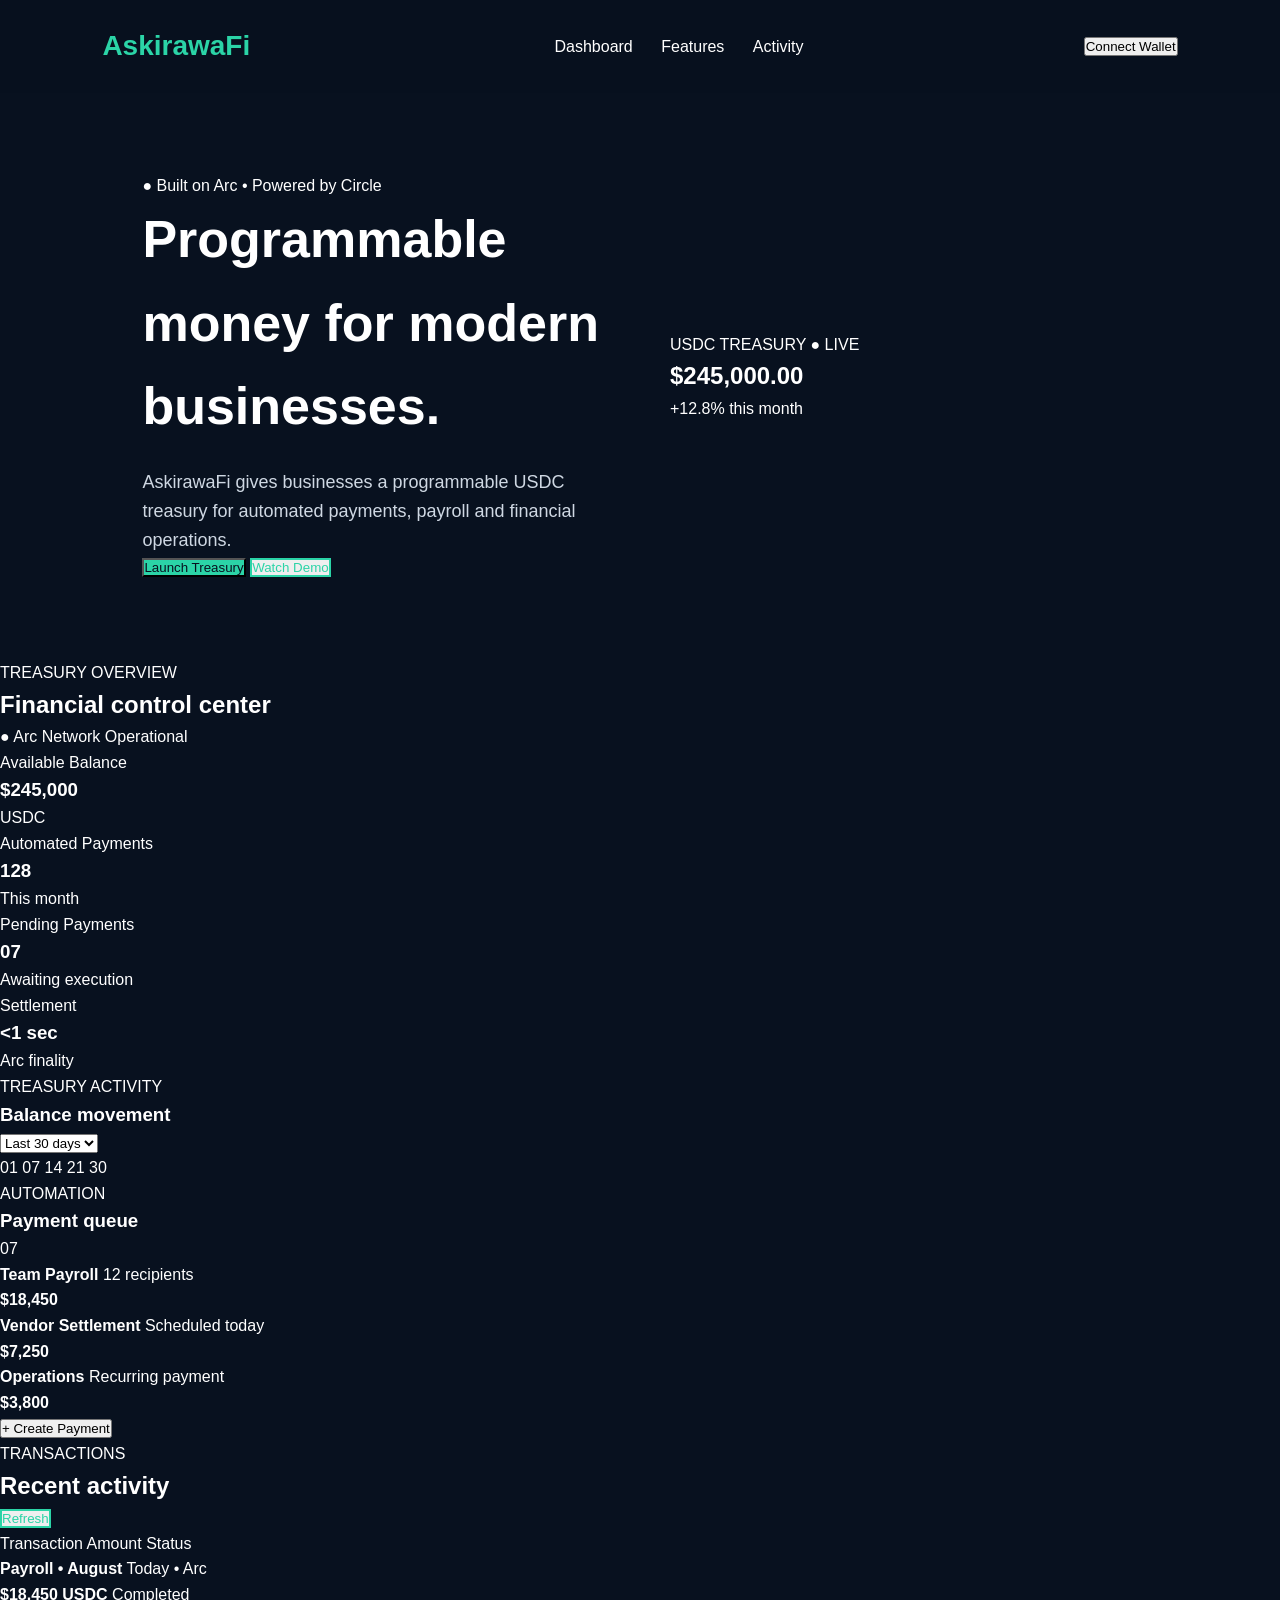
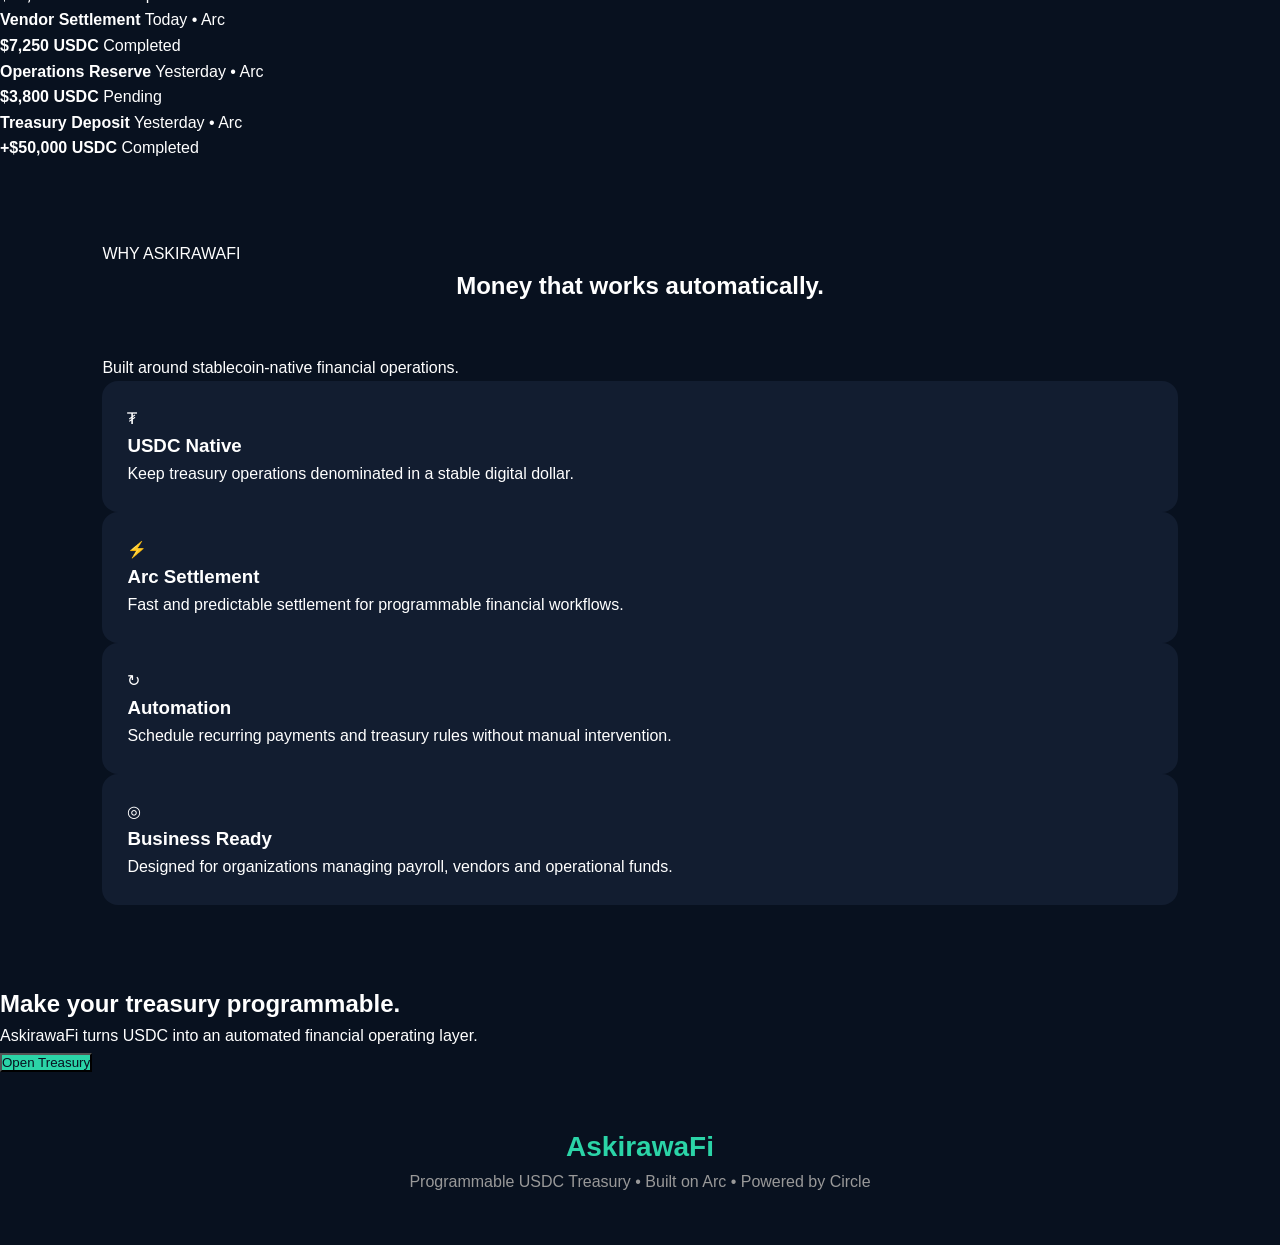
==== index.html @ da10d30b "Build interactive treasury dashboard Add AskirawaFi treasury interface, payment queue and transactio" ====
<!DOCTYPE html>
<html lang="en">
<head>
<meta charset="UTF-8">
<meta name="viewport" content="width=device-width, initial-scale=1.0">

<title>AskirawaFi | Programmable USDC Treasury</title>

<link rel="stylesheet" href="style.css">
</head>

<body>

<header>

<div class="logo">AskirawaFi</div>

<nav>
<a href="#dashboard">Dashboard</a>
<a href="#features">Features</a>
<a href="#activity">Activity</a>
</nav>

<button class="connect" onclick="connectWallet()">
Connect Wallet
</button>

</header>


<main>

<section class="hero">

<div class="hero-content">

<div class="badge">
● Built on Arc • Powered by Circle
</div>

<h1>
Programmable money for modern businesses.
</h1>

<p>
AskirawaFi gives businesses a programmable USDC treasury for automated payments, payroll and financial operations.
</p>

<div class="hero-buttons">

<button class="primary" onclick="scrollToDashboard()">
Launch Treasury
</button>

<button class="secondary" onclick="showMessage('AskirawaFi demo powered by USDC on Arc')">
Watch Demo
</button>

</div>

</div>

<div class="hero-card">

<div class="card-top">
<span>USDC TREASURY</span>
<span class="status">● LIVE</span>
</div>

<h2>$245,000.00</h2>

<div class="growth">
+12.8% this month
</div>

<div class="mini-chart">
<div></div>
<div></div>
<div></div>
<div></div>
<div></div>
<div></div>
<div></div>
<div></div>
</div>

</div>

</section>


<section id="dashboard" class="dashboard">

<div class="section-heading">

<div>
<span class="eyebrow">TREASURY OVERVIEW</span>
<h2>Financial control center</h2>
</div>

<div class="network">
<span>●</span> Arc Network Operational
</div>

</div>


<div class="stats">

<div class="stat-card">
<span>Available Balance</span>
<h3>$245,000</h3>
<p>USDC</p>
</div>

<div class="stat-card">
<span>Automated Payments</span>
<h3>128</h3>
<p>This month</p>
</div>

<div class="stat-card">
<span>Pending Payments</span>
<h3>07</h3>
<p>Awaiting execution</p>
</div>

<div class="stat-card">
<span>Settlement</span>
<h3>&lt;1 sec</h3>
<p>Arc finality</p>
</div>

</div>


<div class="dashboard-grid">

<div class="panel">

<div class="panel-header">

<div>
<span class="eyebrow">TREASURY ACTIVITY</span>
<h3>Balance movement</h3>
</div>

<select>
<option>Last 30 days</option>
<option>Last 7 days</option>
<option>This year</option>
</select>

</div>

<div class="chart">

<div class="chart-line"></div>

<div class="chart-labels">
<span>01</span>
<span>07</span>
<span>14</span>
<span>21</span>
<span>30</span>
</div>

</div>

</div>


<div class="panel">

<div class="panel-header">

<div>
<span class="eyebrow">AUTOMATION</span>
<h3>Payment queue</h3>
</div>

<span class="queue-count">07</span>

</div>

<div class="payment">

<div>
<strong>Team Payroll</strong>
<span>12 recipients</span>
</div>

<strong>$18,450</strong>

</div>

<div class="payment">

<div>
<strong>Vendor Settlement</strong>
<span>Scheduled today</span>
</div>

<strong>$7,250</strong>

</div>

<div class="payment">

<div>
<strong>Operations</strong>
<span>Recurring payment</span>
</div>

<strong>$3,800</strong>

</div>

<button class="full-button" onclick="sendPayment()">
+ Create Payment
</button>

</div>

</div>

</section>


<section id="activity" class="activity">

<div class="section-heading">

<div>
<span class="eyebrow">TRANSACTIONS</span>
<h2>Recent activity</h2>
</div>

<button class="secondary small" onclick="showMessage('Transaction history refreshed')">
Refresh
</button>

</div>


<div class="table">

<div class="table-head">
<span>Transaction</span>
<span>Amount</span>
<span>Status</span>
</div>


<div class="transaction">

<div>
<strong>Payroll • August</strong>
<span>Today • Arc</span>
</div>

<strong>$18,450 USDC</strong>

<span class="success">Completed</span>

</div>


<div class="transaction">

<div>
<strong>Vendor Settlement</strong>
<span>Today • Arc</span>
</div>

<strong>$7,250 USDC</strong>

<span class="success">Completed</span>

</div>


<div class="transaction">

<div>
<strong>Operations Reserve</strong>
<span>Yesterday • Arc</span>
</div>

<strong>$3,800 USDC</strong>

<span class="pending">Pending</span>

</div>


<div class="transaction">

<div>
<strong>Treasury Deposit</strong>
<span>Yesterday • Arc</span>
</div>

<strong>+$50,000 USDC</strong>

<span class="success">Completed</span>

</div>

</div>

</section>


<section id="features" class="features">

<div class="section-heading center">

<span class="eyebrow">WHY ASKIRAWAFI</span>

<h2>Money that works automatically.</h2>

<p>
Built around stablecoin-native financial operations.
</p>

</div>


<div class="feature-grid">

<div class="feature">
<div class="icon">₮</div>
<h3>USDC Native</h3>
<p>Keep treasury operations denominated in a stable digital dollar.</p>
</div>

<div class="feature">
<div class="icon">⚡</div>
<h3>Arc Settlement</h3>
<p>Fast and predictable settlement for programmable financial workflows.</p>
</div>

<div class="feature">
<div class="icon">↻</div>
<h3>Automation</h3>
<p>Schedule recurring payments and treasury rules without manual intervention.</p>
</div>

<div class="feature">
<div class="icon">◎</div>
<h3>Business Ready</h3>
<p>Designed for organizations managing payroll, vendors and operational funds.</p>
</div>

</div>

</section>


<section class="cta">

<h2>Make your treasury programmable.</h2>

<p>
AskirawaFi turns USDC into an automated financial operating layer.
</p>

<button class="primary" onclick="scrollToDashboard()">
Open Treasury
</button>

</section>

</main>


<footer>

<div class="logo">AskirawaFi</div>

<p>
Programmable USDC Treasury • Built on Arc • Powered by Circle
</p>

</footer>


<div id="toast" class="toast"></div>


<script src="script.js"></script>

</body>
</html>
---- style.css ----
*{
  margin:0;
  padding:0;
  box-sizing:border-box;
}

body{
  font-family:-apple-system,BlinkMacSystemFont,"Segoe UI",Roboto,sans-serif;
  background:#08111f;
  color:#fff;
  line-height:1.6;
}

header{
  display:flex;
  justify-content:space-between;
  align-items:center;
  padding:24px 8%;
  position:sticky;
  top:0;
  background:#08111fee;
  backdrop-filter:blur(10px);
}

.logo{
  font-size:28px;
  font-weight:700;
  color:#2bd4a7;
}

nav a{
  color:white;
  text-decoration:none;
  margin-left:24px;
}

.hero{
  max-width:1200px;
  margin:auto;
  display:grid;
  grid-template-columns:1fr 1fr;
  gap:60px;
  padding:80px 8%;
  align-items:center;
}

.hero h1{
  font-size:52px;
  margin-bottom:20px;
}

.hero p{
  color:#cfd8e3;
  font-size:18px;
}

.btns{
  margin-top:35px;
}

.btn{
  display:inline-block;
  padding:14px 28px;
  border-radius:10px;
  text-decoration:none;
  font-weight:bold;
  margin-right:15px;
}

.primary{
  background:#2bd4a7;
  color:#08111f;
}

.secondary{
  border:2px solid #2bd4a7;
  color:#2bd4a7;
}

.card{
  background:#121d30;
  border-radius:20px;
  padding:35px;
  box-shadow:0 0 35px rgba(0,0,0,.4);
}

.metric{
  margin-bottom:20px;
}

.metric h2{
  color:#2bd4a7;
  font-size:36px;
}

.features{
  padding:80px 8%;
}

.features h2{
  text-align:center;
  margin-bottom:50px;
}

.grid{
  display:grid;
  grid-template-columns:repeat(auto-fit,minmax(250px,1fr));
  gap:25px;
}

.feature{
  background:#121d30;
  padding:25px;
  border-radius:16px;
}

footer{
  text-align:center;
  padding:50px;
  color:#999;
}

@media(max-width:900px){
.hero{
grid-template-columns:1fr;
}
.hero h1{
font-size:38px;
}
header{
flex-direction:column;
gap:20px;
}
}
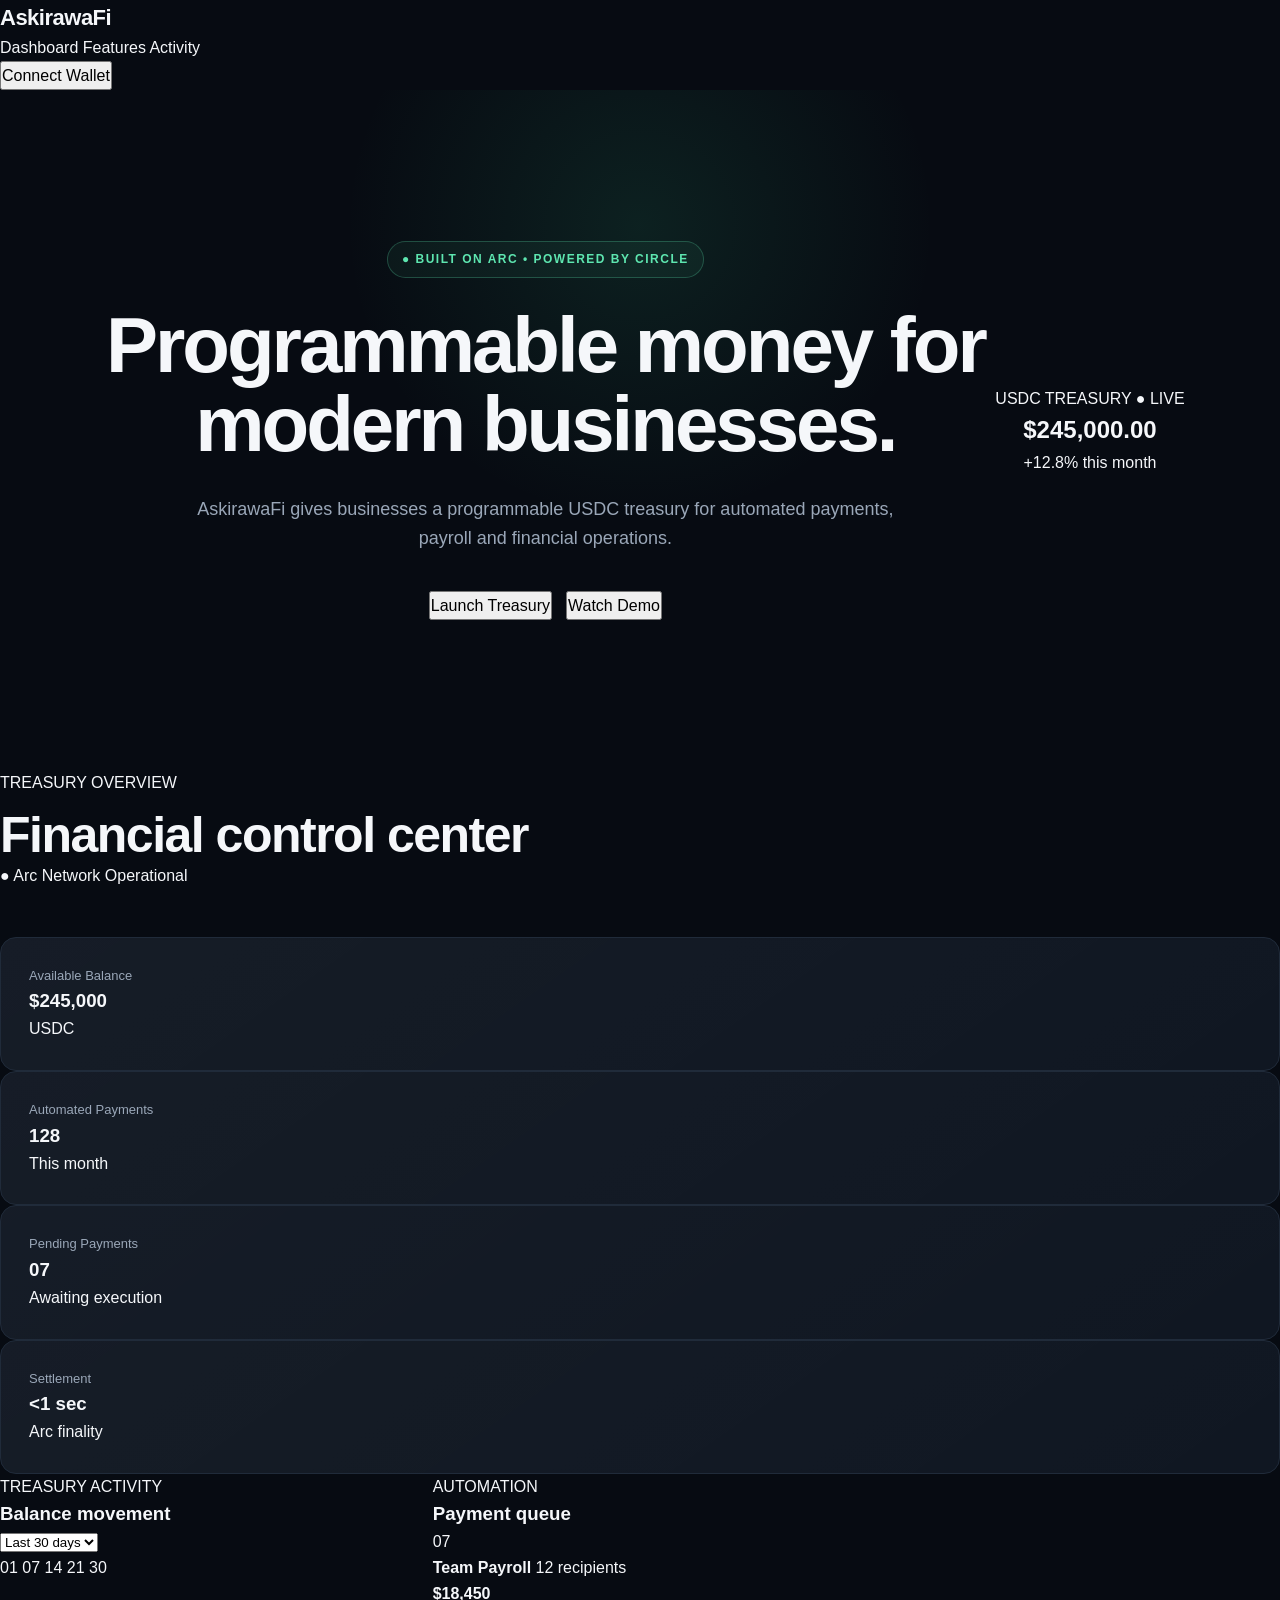
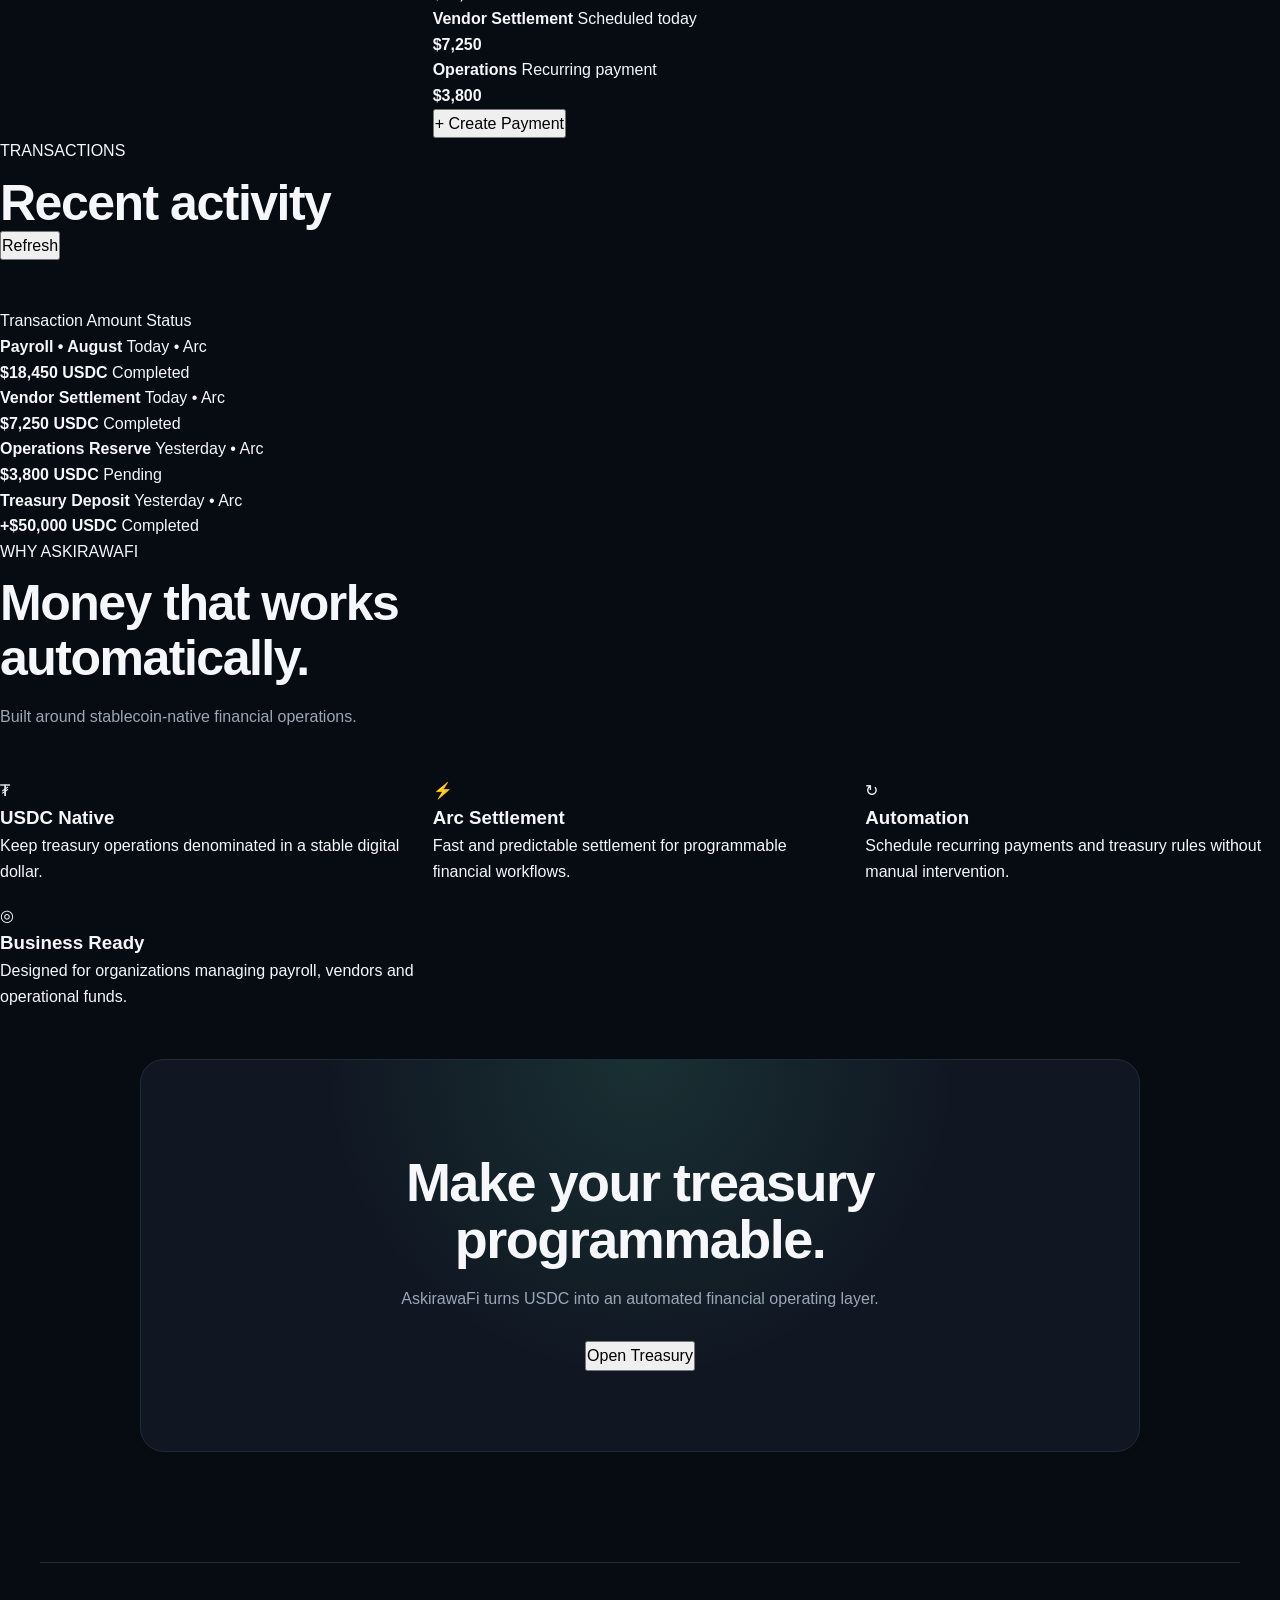
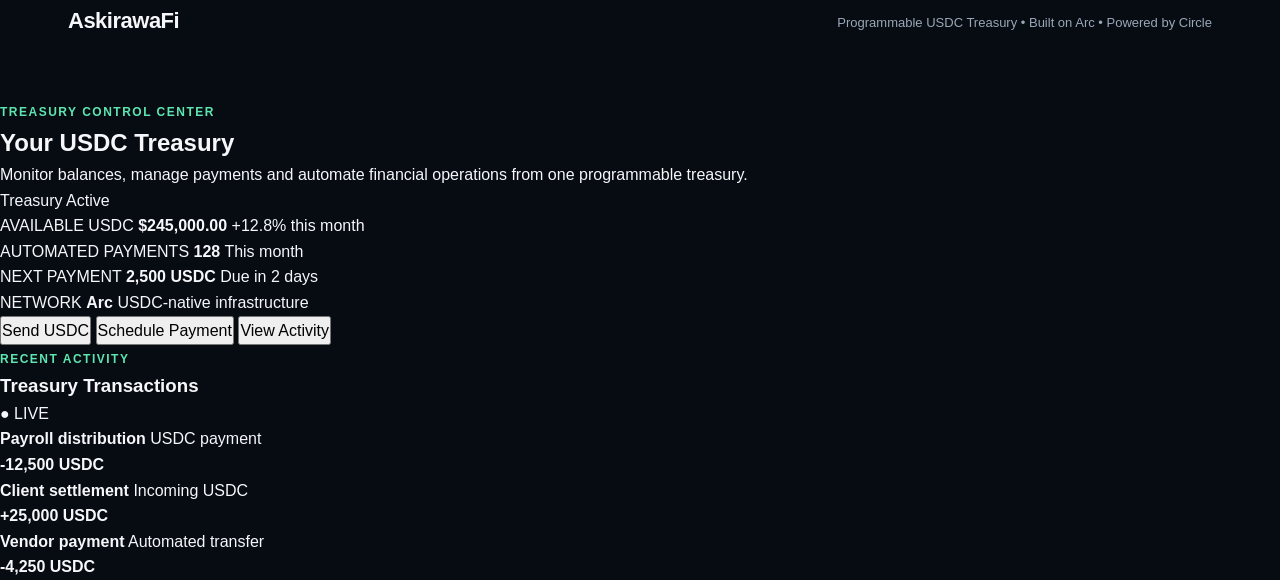
==== commit d0ad5cf2: "Add treasury control center" ====
--- a/index.html
+++ b/index.html
@@ -390,6 +390,108 @@
 
 
 <script src="script.js"></script>
-
+<section id="treasury" class="treasury-dashboard">
+
+  <div class="section-label">TREASURY CONTROL CENTER</div>
+
+  <div class="treasury-header">
+    <div>
+      <h2>Your USDC Treasury</h2>
+      <p>
+        Monitor balances, manage payments and automate financial operations
+        from one programmable treasury.
+      </p>
+    </div>
+
+    <div class="treasury-status">
+      <span class="status-dot"></span>
+      Treasury Active
+    </div>
+  </div>
+
+  <div class="treasury-grid">
+
+    <div class="treasury-card treasury-balance">
+      <span class="card-label">AVAILABLE USDC</span>
+      <strong>$245,000.00</strong>
+      <span class="card-change">+12.8% this month</span>
+    </div>
+
+    <div class="treasury-card">
+      <span class="card-label">AUTOMATED PAYMENTS</span>
+      <strong>128</strong>
+      <span class="card-muted">This month</span>
+    </div>
+
+    <div class="treasury-card">
+      <span class="card-label">NEXT PAYMENT</span>
+      <strong>2,500 USDC</strong>
+      <span class="card-muted">Due in 2 days</span>
+    </div>
+
+    <div class="treasury-card">
+      <span class="card-label">NETWORK</span>
+      <strong>Arc</strong>
+      <span class="card-muted">USDC-native infrastructure</span>
+    </div>
+
+  </div>
+
+  <div class="treasury-actions">
+
+    <button class="action-button primary-action" id="sendPayment">
+      Send USDC
+    </button>
+
+    <button class="action-button" id="schedulePayment">
+      Schedule Payment
+    </button>
+
+    <button class="action-button" id="viewActivity">
+      View Activity
+    </button>
+
+  </div>
+
+  <div class="activity-panel" id="activity">
+
+    <div class="activity-header">
+      <div>
+        <span class="section-label">RECENT ACTIVITY</span>
+        <h3>Treasury Transactions</h3>
+      </div>
+
+      <span class="activity-live">
+        ● LIVE
+      </span>
+    </div>
+
+    <div class="activity-row">
+      <div>
+        <strong>Payroll distribution</strong>
+        <span>USDC payment</span>
+      </div>
+      <strong>-12,500 USDC</strong>
+    </div>
+
+    <div class="activity-row">
+      <div>
+        <strong>Client settlement</strong>
+        <span>Incoming USDC</span>
+      </div>
+      <strong>+25,000 USDC</strong>
+    </div>
+
+    <div class="activity-row">
+      <div>
+        <strong>Vendor payment</strong>
+        <span>Automated transfer</span>
+      </div>
+      <strong>-4,250 USDC</strong>
+    </div>
+
+  </div>
+
+</section>
 </body>
 </html>
--- a/style.css
+++ b/style.css
@@ -1,135 +1,584 @@
 
-*{
-  margin:0;
-  padding:0;
-  box-sizing:border-box;
-}
-
-body{
-  font-family:-apple-system,BlinkMacSystemFont,"Segoe UI",Roboto,sans-serif;
-  background:#08111f;
-  color:#fff;
-  line-height:1.6;
-}
-
-header{
-  display:flex;
-  justify-content:space-between;
-  align-items:center;
-  padding:24px 8%;
-  position:sticky;
-  top:0;
-  background:#08111fee;
-  backdrop-filter:blur(10px);
-}
-
-.logo{
-  font-size:28px;
-  font-weight:700;
-  color:#2bd4a7;
-}
-
-nav a{
-  color:white;
-  text-decoration:none;
-  margin-left:24px;
-}
-
-.hero{
-  max-width:1200px;
-  margin:auto;
-  display:grid;
-  grid-template-columns:1fr 1fr;
-  gap:60px;
-  padding:80px 8%;
-  align-items:center;
-}
-
-.hero h1{
-  font-size:52px;
-  margin-bottom:20px;
-}
-
-.hero p{
-  color:#cfd8e3;
-  font-size:18px;
-}
-
-.btns{
-  margin-top:35px;
-}
-
-.btn{
-  display:inline-block;
-  padding:14px 28px;
-  border-radius:10px;
-  text-decoration:none;
-  font-weight:bold;
-  margin-right:15px;
-}
-
-.primary{
-  background:#2bd4a7;
-  color:#08111f;
-}
-
-.secondary{
-  border:2px solid #2bd4a7;
-  color:#2bd4a7;
-}
-
-.card{
-  background:#121d30;
-  border-radius:20px;
-  padding:35px;
-  box-shadow:0 0 35px rgba(0,0,0,.4);
-}
-
-.metric{
-  margin-bottom:20px;
-}
-
-.metric h2{
-  color:#2bd4a7;
-  font-size:36px;
-}
-
-.features{
-  padding:80px 8%;
-}
-
-.features h2{
-  text-align:center;
-  margin-bottom:50px;
-}
-
-.grid{
-  display:grid;
-  grid-template-columns:repeat(auto-fit,minmax(250px,1fr));
-  gap:25px;
-}
-
-.feature{
-  background:#121d30;
-  padding:25px;
-  border-radius:16px;
-}
-
-footer{
-  text-align:center;
-  padding:50px;
-  color:#999;
-}
-
-@media(max-width:900px){
-.hero{
-grid-template-columns:1fr;
-}
-.hero h1{
-font-size:38px;
-}
-header{
-flex-direction:column;
-gap:20px;
-}
-}
+/* =========================================
+   ASKIRAWAFI — PROFESSIONAL FINTECH UI
+   ========================================= */
+
+:root {
+  --bg: #070b12;
+  --bg-secondary: #0c111a;
+  --card: #101722;
+  --card-hover: #151e2b;
+  --border: #202b3a;
+  --text: #f5f7fa;
+  --muted: #9aa7b8;
+  --accent: #5ee6b0;
+  --accent-dark: #1d9b70;
+  --blue: #5c8cff;
+  --white: #ffffff;
+}
+
+* {
+  margin: 0;
+  padding: 0;
+  box-sizing: border-box;
+}
+
+html {
+  scroll-behavior: smooth;
+}
+
+body {
+  font-family: Inter, -apple-system, BlinkMacSystemFont, "Segoe UI",
+    Roboto, Helvetica, Arial, sans-serif;
+  background: var(--bg);
+  color: var(--text);
+  line-height: 1.6;
+  overflow-x: hidden;
+}
+
+a {
+  color: inherit;
+  text-decoration: none;
+}
+
+button {
+  font: inherit;
+}
+
+
+/* =========================================
+   NAVIGATION
+   ========================================= */
+
+.navbar {
+  width: 100%;
+  max-width: 1200px;
+  margin: auto;
+  padding: 24px 28px;
+
+  display: flex;
+  align-items: center;
+  justify-content: space-between;
+  gap: 30px;
+}
+
+.logo {
+  font-size: 22px;
+  font-weight: 800;
+  letter-spacing: -0.5px;
+}
+
+.navbar nav {
+  display: flex;
+  gap: 28px;
+  color: var(--muted);
+  font-size: 14px;
+}
+
+.navbar nav a {
+  transition: color 0.2s ease;
+}
+
+.navbar nav a:hover {
+  color: var(--white);
+}
+
+.github-link {
+  border: 1px solid var(--border);
+  padding: 9px 16px;
+  border-radius: 10px;
+  font-size: 14px;
+  transition: 0.2s ease;
+}
+
+.github-link:hover {
+  background: var(--card);
+  border-color: #344154;
+}
+
+
+/* =========================================
+   HERO
+   ========================================= */
+
+.hero {
+  position: relative;
+  min-height: 680px;
+  display: flex;
+  align-items: center;
+  justify-content: center;
+
+  padding: 100px 24px;
+
+  text-align: center;
+
+  background:
+    radial-gradient(
+      circle at 50% 20%,
+      rgba(50, 180, 130, 0.13),
+      transparent 35%
+    ),
+    var(--bg);
+}
+
+.hero-content {
+  max-width: 900px;
+}
+
+.badge,
+.section-label {
+  display: inline-block;
+
+  color: var(--accent);
+  font-size: 12px;
+  font-weight: 700;
+
+  letter-spacing: 1.5px;
+  text-transform: uppercase;
+}
+
+.badge {
+  padding: 8px 14px;
+  border: 1px solid rgba(94, 230, 176, 0.25);
+  border-radius: 999px;
+  background: rgba(94, 230, 176, 0.05);
+  margin-bottom: 28px;
+}
+
+.hero h1 {
+  font-size: clamp(44px, 7vw, 78px);
+  line-height: 1.02;
+  letter-spacing: -3px;
+  font-weight: 800;
+}
+
+.hero h1 span {
+  display: block;
+  color: var(--accent);
+}
+
+.hero p {
+  max-width: 700px;
+  margin: 30px auto 0;
+
+  color: var(--muted);
+  font-size: 18px;
+}
+
+.hero-buttons {
+  margin-top: 38px;
+
+  display: flex;
+  justify-content: center;
+  gap: 14px;
+  flex-wrap: wrap;
+}
+
+
+/* =========================================
+   BUTTONS
+   ========================================= */
+
+.primary-button,
+.secondary-button {
+  display: inline-flex;
+  align-items: center;
+  justify-content: center;
+
+  min-height: 48px;
+  padding: 0 22px;
+
+  border-radius: 10px;
+
+  font-weight: 700;
+  font-size: 14px;
+
+  transition:
+    transform 0.2s ease,
+    background 0.2s ease,
+    border-color 0.2s ease;
+}
+
+.primary-button {
+  border: none;
+  background: var(--accent);
+  color: #06110d;
+  cursor: pointer;
+}
+
+.primary-button:hover {
+  transform: translateY(-2px);
+  background: #79efc2;
+}
+
+.secondary-button {
+  border: 1px solid var(--border);
+  background: var(--card);
+  color: var(--text);
+}
+
+.secondary-button:hover {
+  transform: translateY(-2px);
+  border-color: #3a485b;
+}
+
+
+/* =========================================
+   GENERAL SECTIONS
+   ========================================= */
+
+.section {
+  width: 100%;
+  max-width: 1200px;
+  margin: auto;
+
+  padding: 110px 28px;
+}
+
+.section-heading {
+  max-width: 700px;
+  margin-bottom: 48px;
+}
+
+.section-heading h2 {
+  margin-top: 12px;
+
+  font-size: clamp(32px, 5vw, 50px);
+  line-height: 1.1;
+  letter-spacing: -1.5px;
+}
+
+.section-heading p {
+  margin-top: 18px;
+  color: var(--muted);
+  font-size: 16px;
+}
+
+
+/* =========================================
+   TREASURY DASHBOARD
+   ========================================= */
+
+.dashboard-grid {
+  display: grid;
+  grid-template-columns: repeat(3, 1fr);
+  gap: 18px;
+}
+
+.stat-card {
+  padding: 28px;
+
+  background:
+    linear-gradient(
+      145deg,
+      rgba(255, 255, 255, 0.025),
+      transparent
+    ),
+    var(--card);
+
+  border: 1px solid var(--border);
+  border-radius: 16px;
+
+  transition:
+    transform 0.2s ease,
+    border-color 0.2s ease;
+}
+
+.stat-card:hover {
+  transform: translateY(-4px);
+  border-color: #334155;
+}
+
+.stat-card span {
+  display: block;
+  color: var(--muted);
+  font-size: 13px;
+}
+
+.stat-card strong {
+  display: block;
+
+  margin-top: 12px;
+
+  font-size: 32px;
+  letter-spacing: -1px;
+}
+
+.stat-card small {
+  display: block;
+  margin-top: 8px;
+  color: #6f7d90;
+}
+
+
+/* =========================================
+   TREASURY ACTION PANEL
+   ========================================= */
+
+.treasury-panel {
+  margin-top: 18px;
+
+  padding: 32px;
+
+  display: flex;
+  align-items: center;
+  justify-content: space-between;
+  gap: 30px;
+
+  background:
+    radial-gradient(
+      circle at 80% 30%,
+      rgba(94, 230, 176, 0.08),
+      transparent 35%
+    ),
+    var(--card);
+
+  border: 1px solid var(--border);
+  border-radius: 18px;
+}
+
+.panel-label {
+  color: var(--accent);
+  font-size: 11px;
+  font-weight: 700;
+  letter-spacing: 1.5px;
+}
+
+.treasury-panel h3 {
+  margin-top: 8px;
+  font-size: 24px;
+}
+
+.treasury-panel p {
+  margin-top: 7px;
+  color: var(--muted);
+}
+
+
+/* =========================================
+   FEATURES
+   ========================================= */
+
+.feature-grid {
+  display: grid;
+  grid-template-columns: repeat(3, 1fr);
+  gap: 18px;
+}
+
+.feature-card {
+  min-height: 240px;
+  padding: 30px;
+
+  background: var(--card);
+
+  border: 1px solid var(--border);
+  border-radius: 16px;
+
+  transition:
+    transform 0.2s ease,
+    background 0.2s ease;
+}
+
+.feature-card:hover {
+  transform: translateY(-5px);
+  background: var(--card-hover);
+}
+
+.feature-number {
+  color: var(--accent);
+  font-size: 13px;
+  font-weight: 700;
+}
+
+.feature-card h3 {
+  margin-top: 35px;
+  font-size: 23px;
+}
+
+.feature-card p {
+  margin-top: 10px;
+  color: var(--muted);
+}
+
+
+/* =========================================
+   TECHNOLOGY
+   ========================================= */
+
+.technology {
+  border-top: 1px solid var(--border);
+}
+
+.technology-grid {
+  display: grid;
+  grid-template-columns: repeat(3, 1fr);
+  gap: 18px;
+}
+
+.tech-card {
+  padding: 28px;
+
+  background: var(--card);
+
+  border: 1px solid var(--border);
+  border-radius: 14px;
+}
+
+.tech-card strong {
+  display: block;
+  font-size: 22px;
+}
+
+.tech-card span {
+  display: block;
+  margin-top: 8px;
+  color: var(--muted);
+  font-size: 14px;
+}
+
+
+/* =========================================
+   CTA
+   ========================================= */
+
+.cta {
+  max-width: 1000px;
+  margin: 50px auto 110px;
+
+  padding: 80px 30px;
+
+  text-align: center;
+
+  border: 1px solid var(--border);
+  border-radius: 24px;
+
+  background:
+    radial-gradient(
+      circle at 50% 0%,
+      rgba(94, 230, 176, 0.12),
+      transparent 50%
+    ),
+    var(--card);
+}
+
+.cta h2 {
+  max-width: 700px;
+  margin: 14px auto;
+
+  font-size: clamp(34px, 5vw, 54px);
+  line-height: 1.05;
+  letter-spacing: -1.5px;
+}
+
+.cta p {
+  max-width: 600px;
+  margin: 18px auto 30px;
+  color: var(--muted);
+}
+
+
+/* =========================================
+   FOOTER
+   ========================================= */
+
+footer {
+  max-width: 1200px;
+  margin: auto;
+
+  padding: 40px 28px 60px;
+
+  display: flex;
+  align-items: center;
+  justify-content: space-between;
+  gap: 30px;
+
+  border-top: 1px solid var(--border);
+}
+
+footer strong {
+  font-size: 18px;
+}
+
+footer p {
+  margin-top: 5px;
+  color: var(--muted);
+  font-size: 13px;
+}
+
+footer a {
+  color: var(--accent);
+  font-size: 14px;
+}
+
+
+/* =========================================
+   MOBILE
+   ========================================= */
+
+@media (max-width: 800px) {
+
+  .navbar {
+    padding: 20px;
+  }
+
+  .navbar nav {
+    display: none;
+  }
+
+  .hero {
+    min-height: 620px;
+    padding: 80px 20px;
+  }
+
+  .hero h1 {
+    letter-spacing: -2px;
+  }
+
+  .hero p {
+    font-size: 16px;
+  }
+
+  .section {
+    padding: 80px 20px;
+  }
+
+  .dashboard-grid,
+  .feature-grid,
+  .technology-grid {
+    grid-template-columns: 1fr;
+  }
+
+  .treasury-panel {
+    flex-direction: column;
+    align-items: flex-start;
+  }
+
+  .treasury-panel .primary-button {
+    width: 100%;
+  }
+
+  .cta {
+    margin: 20px 20px 80px;
+    padding: 60px 20px;
+  }
+
+  footer {
+    margin: 0 20px;
+    padding-left: 0;
+    padding-right: 0;
+
+    align-items: flex-start;
+    flex-direction: column;
+  }
+}
+
+
+/* =========================================
+   ACCESSIBILITY
+   ========================================= */
+
+button:focus-visible,
+a:focus-visible {
+  outline: 2px solid var(--accent);
+  outline-offset: 4px;
+}
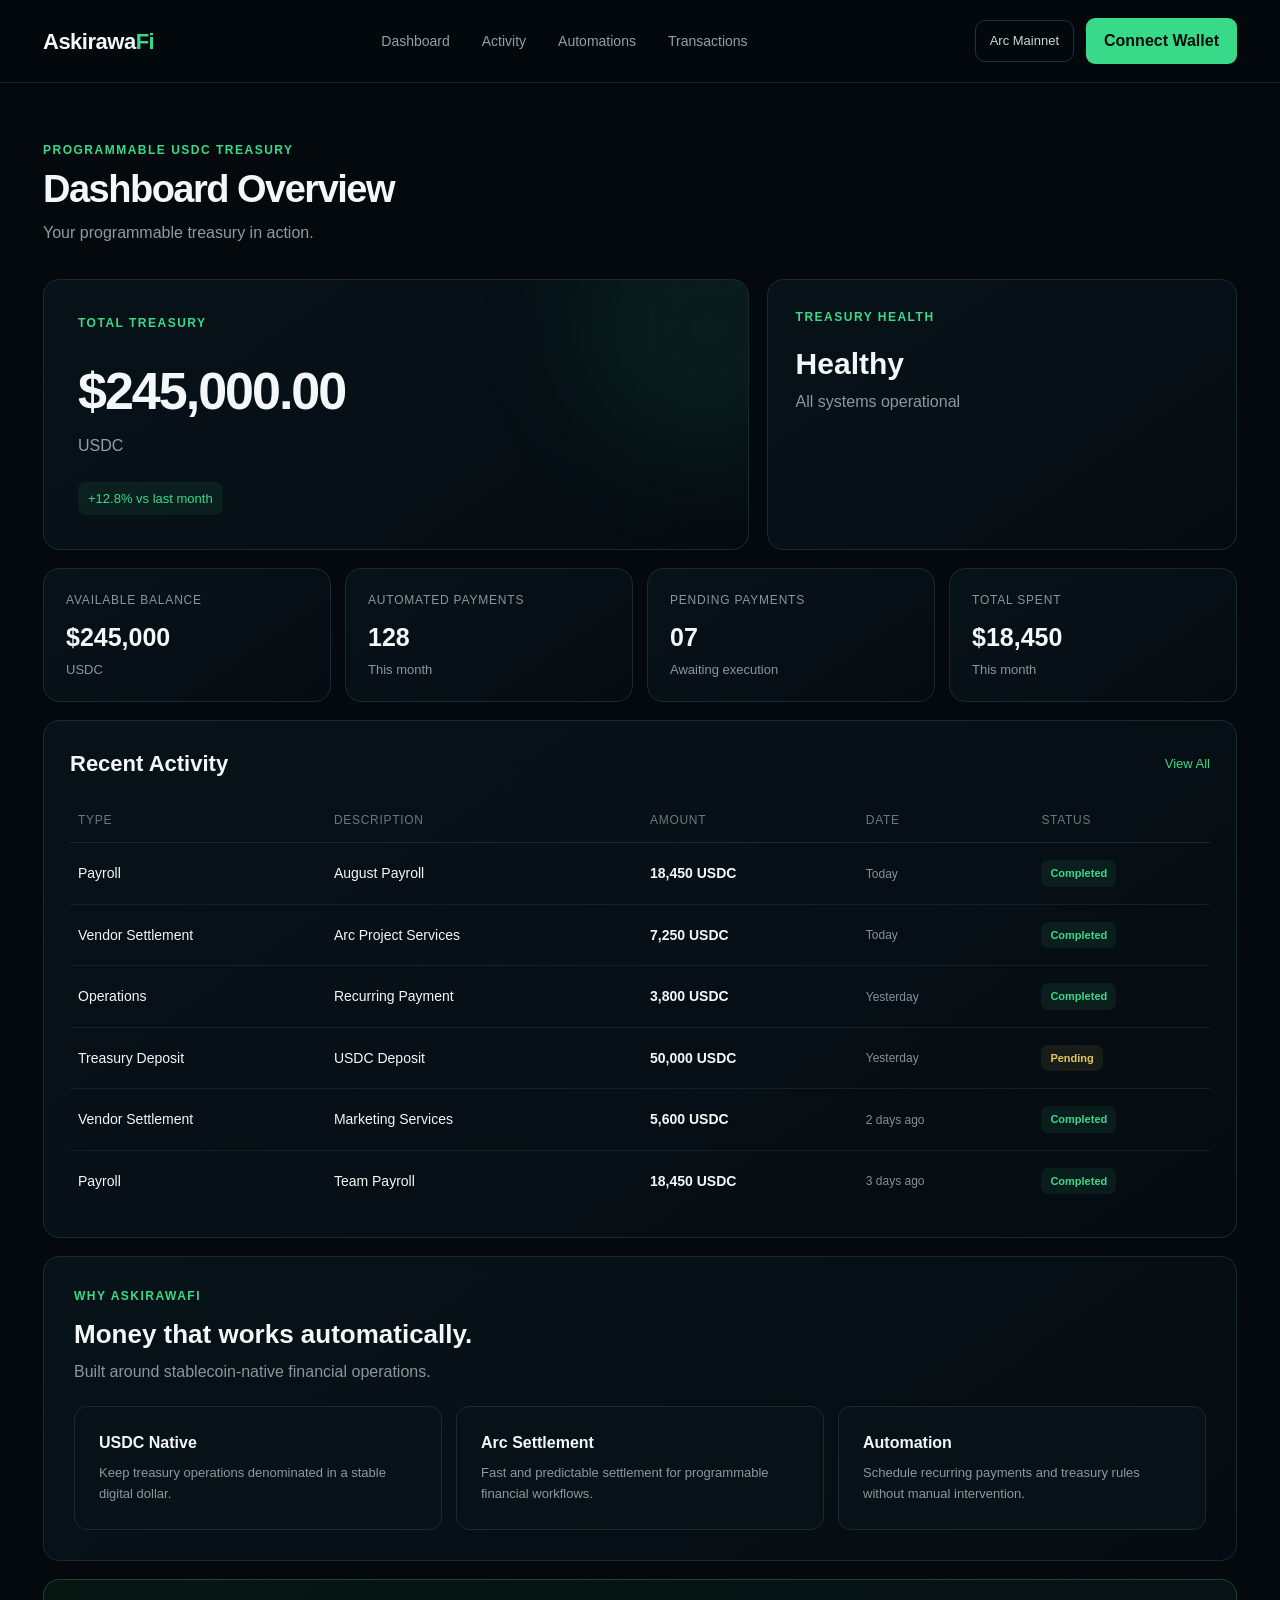
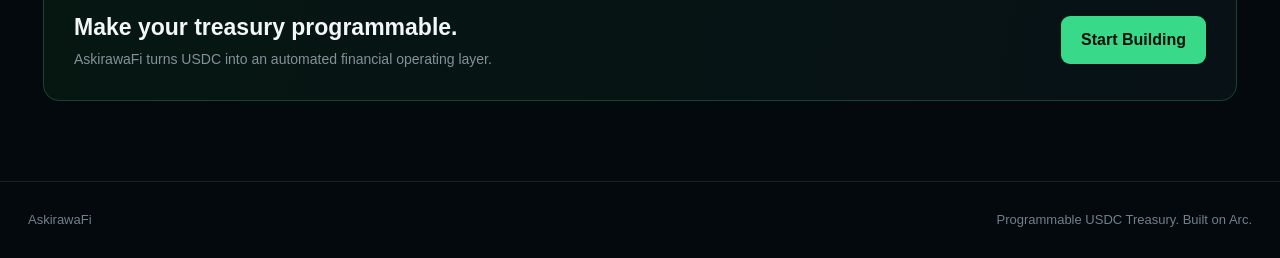
==== commit ec35c0cf: "Redesign dashboard UI" ====
--- a/index.html
+++ b/index.html
@@ -6,492 +6,962 @@
 
 <title>AskirawaFi | Programmable USDC Treasury</title>
 
-<link rel="stylesheet" href="style.css">
+<style>
+* {
+  box-sizing: border-box;
+  margin: 0;
+  padding: 0;
+}
+
+html {
+  scroll-behavior: smooth;
+}
+
+body {
+  font-family: -apple-system, BlinkMacSystemFont, "Inter", "Segoe UI", sans-serif;
+  background: #03090d;
+  color: #f4f7f8;
+  line-height: 1.5;
+}
+
+button {
+  font: inherit;
+  cursor: pointer;
+}
+
+a {
+  color: inherit;
+  text-decoration: none;
+}
+
+/* NAVIGATION */
+
+header {
+  width: 100%;
+  border-bottom: 1px solid #142229;
+  background: rgba(3, 9, 13, 0.96);
+  position: sticky;
+  top: 0;
+  z-index: 100;
+}
+
+.navbar {
+  max-width: 1250px;
+  margin: auto;
+  padding: 18px 28px;
+  display: flex;
+  align-items: center;
+  justify-content: space-between;
+  gap: 30px;
+}
+
+.logo {
+  font-size: 22px;
+  font-weight: 750;
+  letter-spacing: -0.5px;
+}
+
+.logo span {
+  color: #39d98a;
+}
+
+.nav-links {
+  display: flex;
+  gap: 32px;
+  color: #91a1aa;
+  font-size: 14px;
+}
+
+.nav-links a:hover {
+  color: #39d98a;
+}
+
+.nav-right {
+  display: flex;
+  align-items: center;
+  gap: 12px;
+}
+
+.network {
+  border: 1px solid #1b343d;
+  border-radius: 10px;
+  padding: 10px 14px;
+  color: #cbd5d9;
+  font-size: 13px;
+}
+
+.connect {
+  border: 0;
+  background: #39d98a;
+  color: #03100a;
+  padding: 11px 18px;
+  border-radius: 9px;
+  font-weight: 700;
+}
+
+.connect:hover {
+  background: #50e6a0;
+}
+
+/* MAIN */
+
+main {
+  max-width: 1250px;
+  margin: auto;
+  padding: 58px 28px 80px;
+}
+
+.page-heading {
+  margin-bottom: 34px;
+}
+
+.eyebrow {
+  color: #39d98a;
+  font-size: 12px;
+  font-weight: 700;
+  letter-spacing: 1.5px;
+  text-transform: uppercase;
+  margin-bottom: 10px;
+}
+
+.page-heading h1 {
+  font-size: 38px;
+  line-height: 1.1;
+  letter-spacing: -1.5px;
+  margin-bottom: 10px;
+}
+
+.page-heading p {
+  color: #8d9da5;
+  font-size: 16px;
+}
+
+/* TOP TREASURY */
+
+.top-grid {
+  display: grid;
+  grid-template-columns: 1.5fr 1fr;
+  gap: 18px;
+  margin-bottom: 18px;
+}
+
+.card {
+  border: 1px solid #172b34;
+  background: linear-gradient(145deg, #071319, #050c11);
+  border-radius: 16px;
+}
+
+.main-balance {
+  padding: 34px;
+  min-height: 265px;
+  position: relative;
+  overflow: hidden;
+}
+
+.main-balance::after {
+  content: "";
+  position: absolute;
+  width: 260px;
+  height: 260px;
+  right: -90px;
+  top: -80px;
+  background: rgba(57, 217, 138, 0.08);
+  filter: blur(55px);
+  border-radius: 50%;
+}
+
+.balance-label {
+  color: #39d98a;
+  font-size: 12px;
+  letter-spacing: 1.5px;
+  font-weight: 700;
+}
+
+.balance-number {
+  font-size: 52px;
+  font-weight: 700;
+  letter-spacing: -2px;
+  margin-top: 20px;
+}
+
+.balance-unit {
+  color: #91a1aa;
+  margin-top: 4px;
+}
+
+.change {
+  display: inline-block;
+  margin-top: 24px;
+  padding: 7px 10px;
+  border-radius: 8px;
+  background: rgba(57, 217, 138, 0.08);
+  color: #39d98a;
+  font-size: 13px;
+}
+
+/* HEALTH */
+
+.health-card {
+  padding: 28px;
+  display: flex;
+  flex-direction: column;
+  justify-content: space-between;
+  min-height: 265px;
+}
+
+.health-title {
+  color: #39d98a;
+  font-size: 12px;
+  letter-spacing: 1.5px;
+  font-weight: 700;
+}
+
+.health-status {
+  font-size: 30px;
+  font-weight: 700;
+  margin-top: 15px;
+}
+
+.health-description {
+  color: #8999a1;
+  margin-top: 4px;
+}
+
+/* SMALL STATS */
+
+.stats {
+  display: grid;
+  grid-template-columns: repeat(4, 1fr);
+  gap: 14px;
+  margin-bottom: 18px;
+}
+
+.stat {
+  padding: 22px;
+  min-height: 125px;
+}
+
+.stat-label {
+  color: #87979f;
+  font-size: 12px;
+  text-transform: uppercase;
+  letter-spacing: 0.8px;
+}
+
+.stat-value {
+  font-size: 25px;
+  font-weight: 700;
+  margin-top: 10px;
+}
+
+.stat-sub {
+  color: #87979f;
+  font-size: 13px;
+  margin-top: 3px;
+}
+
+/* ACTIVITY */
+
+.activity-card {
+  padding: 26px;
+  margin-bottom: 18px;
+}
+
+.section-header {
+  display: flex;
+  justify-content: space-between;
+  align-items: center;
+  margin-bottom: 18px;
+}
+
+.section-header h2 {
+  font-size: 22px;
+}
+
+.view-all {
+  color: #39d98a;
+  font-size: 13px;
+}
+
+.activity-table {
+  width: 100%;
+}
+
+.table-head,
+.activity-row {
+  display: grid;
+  grid-template-columns: 1.2fr 1.5fr 1fr 0.8fr 0.8fr;
+  gap: 15px;
+  align-items: center;
+}
+
+.table-head {
+  color: #687982;
+  font-size: 12px;
+  text-transform: uppercase;
+  letter-spacing: 0.7px;
+  padding: 13px 8px;
+  border-bottom: 1px solid #172a32;
+}
+
+.activity-row {
+  padding: 17px 8px;
+  border-bottom: 1px solid #102128;
+  font-size: 14px;
+}
+
+.activity-row:last-child {
+  border-bottom: 0;
+}
+
+.muted {
+  color: #82929a;
+  font-size: 12px;
+}
+
+.amount {
+  font-weight: 600;
+}
+
+.status {
+  display: inline-block;
+  width: fit-content;
+  padding: 5px 9px;
+  border-radius: 7px;
+  font-size: 11px;
+  font-weight: 600;
+}
+
+.completed {
+  color: #39d98a;
+  background: rgba(57, 217, 138, 0.08);
+}
+
+.pending {
+  color: #e7c65b;
+  background: rgba(231, 198, 91, 0.08);
+}
+
+/* WHY SECTION */
+
+.why {
+  padding: 30px;
+}
+
+.why-heading {
+  margin-bottom: 22px;
+}
+
+.why-heading h2 {
+  font-size: 26px;
+  margin-bottom: 6px;
+}
+
+.why-heading p {
+  color: #87979f;
+}
+
+.features {
+  display: grid;
+  grid-template-columns: repeat(3, 1fr);
+  gap: 14px;
+}
+
+.feature {
+  border: 1px solid #172b34;
+  background: #071218;
+  border-radius: 13px;
+  padding: 24px;
+}
+
+.feature h3 {
+  font-size: 16px;
+  margin-bottom: 8px;
+}
+
+.feature p {
+  color: #8999a1;
+  font-size: 13px;
+  line-height: 1.6;
+}
+
+/* CTA */
+
+.cta {
+  margin-top: 18px;
+  padding: 30px;
+  border: 1px solid #194335;
+  border-radius: 16px;
+  background: linear-gradient(100deg, #061712, #071116);
+  display: flex;
+  align-items: center;
+  justify-content: space-between;
+  gap: 20px;
+}
+
+.cta h2 {
+  font-size: 23px;
+  margin-bottom: 5px;
+}
+
+.cta p {
+  color: #82929a;
+  font-size: 14px;
+}
+
+.cta-button {
+  border: 0;
+  background: #39d98a;
+  color: #03100a;
+  padding: 12px 20px;
+  border-radius: 9px;
+  font-weight: 700;
+}
+
+/* FOOTER */
+
+footer {
+  border-top: 1px solid #142229;
+  padding: 28px;
+  color: #71818a;
+  font-size: 13px;
+}
+
+.footer-inner {
+  max-width: 1250px;
+  margin: auto;
+  display: flex;
+  justify-content: space-between;
+}
+
+/* MOBILE */
+
+@media (max-width: 850px) {
+
+  .navbar {
+    padding: 15px 18px;
+  }
+
+  .nav-links {
+    display: none;
+  }
+
+  .network {
+    display: none;
+  }
+
+  main {
+    padding: 38px 15px 60px;
+  }
+
+  .page-heading h1 {
+    font-size: 30px;
+  }
+
+  .top-grid {
+    grid-template-columns: 1fr;
+  }
+
+  .balance-number {
+    font-size: 40px;
+  }
+
+  .stats {
+    grid-template-columns: repeat(2, 1fr);
+  }
+
+  .activity-card {
+    padding: 18px;
+    overflow-x: auto;
+  }
+
+  .activity-table {
+    min-width: 720px;
+  }
+
+  .features {
+    grid-template-columns: 1fr;
+  }
+
+  .cta {
+    flex-direction: column;
+    align-items: flex-start;
+  }
+
+  .footer-inner {
+    flex-direction: column;
+    gap: 8px;
+  }
+}
+
+@media (max-width: 480px) {
+
+  .logo {
+    font-size: 19px;
+  }
+
+  .connect {
+    padding: 9px 12px;
+    font-size: 12px;
+  }
+
+  .stats {
+    grid-template-columns: 1fr;
+  }
+
+  .main-balance {
+    padding: 25px;
+  }
+
+  .health-card {
+    min-height: 190px;
+  }
+}
+</style>
 </head>
 
 <body>
 
 <header>
-
-<div class="logo">AskirawaFi</div>
-
-<nav>
-<a href="#dashboard">Dashboard</a>
-<a href="#features">Features</a>
-<a href="#activity">Activity</a>
-</nav>
-
-<button class="connect" onclick="connectWallet()">
-Connect Wallet
-</button>
-
+  <div class="navbar">
+
+    <div class="logo">
+      Askirawa<span>Fi</span>
+    </div>
+
+    <nav class="nav-links">
+      <a href="#dashboard">Dashboard</a>
+      <a href="#activity">Activity</a>
+      <a href="#automation">Automations</a>
+      <a href="#transactions">Transactions</a>
+    </nav>
+
+    <div class="nav-right">
+
+      <div class="network">
+        Arc Mainnet
+      </div>
+
+      <button class="connect">
+        Connect Wallet
+      </button>
+
+    </div>
+
+  </div>
 </header>
 
 
-<main>
-
-<section class="hero">
-
-<div class="hero-content">
-
-<div class="badge">
-● Built on Arc • Powered by Circle
-</div>
-
-<h1>
-Programmable money for modern businesses.
-</h1>
-
-<p>
-AskirawaFi gives businesses a programmable USDC treasury for automated payments, payroll and financial operations.
-</p>
-
-<div class="hero-buttons">
-
-<button class="primary" onclick="scrollToDashboard()">
-Launch Treasury
-</button>
-
-<button class="secondary" onclick="showMessage('AskirawaFi demo powered by USDC on Arc')">
-Watch Demo
-</button>
-
-</div>
-
-</div>
-
-<div class="hero-card">
-
-<div class="card-top">
-<span>USDC TREASURY</span>
-<span class="status">● LIVE</span>
-</div>
-
-<h2>$245,000.00</h2>
-
-<div class="growth">
-+12.8% this month
-</div>
-
-<div class="mini-chart">
-<div></div>
-<div></div>
-<div></div>
-<div></div>
-<div></div>
-<div></div>
-<div></div>
-<div></div>
-</div>
-
-</div>
-
-</section>
-
-
-<section id="dashboard" class="dashboard">
-
-<div class="section-heading">
-
-<div>
-<span class="eyebrow">TREASURY OVERVIEW</span>
-<h2>Financial control center</h2>
-</div>
-
-<div class="network">
-<span>●</span> Arc Network Operational
-</div>
-
-</div>
-
-
-<div class="stats">
-
-<div class="stat-card">
-<span>Available Balance</span>
-<h3>$245,000</h3>
-<p>USDC</p>
-</div>
-
-<div class="stat-card">
-<span>Automated Payments</span>
-<h3>128</h3>
-<p>This month</p>
-</div>
-
-<div class="stat-card">
-<span>Pending Payments</span>
-<h3>07</h3>
-<p>Awaiting execution</p>
-</div>
-
-<div class="stat-card">
-<span>Settlement</span>
-<h3>&lt;1 sec</h3>
-<p>Arc finality</p>
-</div>
-
-</div>
-
-
-<div class="dashboard-grid">
-
-<div class="panel">
-
-<div class="panel-header">
-
-<div>
-<span class="eyebrow">TREASURY ACTIVITY</span>
-<h3>Balance movement</h3>
-</div>
-
-<select>
-<option>Last 30 days</option>
-<option>Last 7 days</option>
-<option>This year</option>
-</select>
-
-</div>
-
-<div class="chart">
-
-<div class="chart-line"></div>
-
-<div class="chart-labels">
-<span>01</span>
-<span>07</span>
-<span>14</span>
-<span>21</span>
-<span>30</span>
-</div>
-
-</div>
-
-</div>
-
-
-<div class="panel">
-
-<div class="panel-header">
-
-<div>
-<span class="eyebrow">AUTOMATION</span>
-<h3>Payment queue</h3>
-</div>
-
-<span class="queue-count">07</span>
-
-</div>
-
-<div class="payment">
-
-<div>
-<strong>Team Payroll</strong>
-<span>12 recipients</span>
-</div>
-
-<strong>$18,450</strong>
-
-</div>
-
-<div class="payment">
-
-<div>
-<strong>Vendor Settlement</strong>
-<span>Scheduled today</span>
-</div>
-
-<strong>$7,250</strong>
-
-</div>
-
-<div class="payment">
-
-<div>
-<strong>Operations</strong>
-<span>Recurring payment</span>
-</div>
-
-<strong>$3,800</strong>
-
-</div>
-
-<button class="full-button" onclick="sendPayment()">
-+ Create Payment
-</button>
-
-</div>
-
-</div>
-
-</section>
-
-
-<section id="activity" class="activity">
-
-<div class="section-heading">
-
-<div>
-<span class="eyebrow">TRANSACTIONS</span>
-<h2>Recent activity</h2>
-</div>
-
-<button class="secondary small" onclick="showMessage('Transaction history refreshed')">
-Refresh
-</button>
-
-</div>
-
-
-<div class="table">
-
-<div class="table-head">
-<span>Transaction</span>
-<span>Amount</span>
-<span>Status</span>
-</div>
-
-
-<div class="transaction">
-
-<div>
-<strong>Payroll • August</strong>
-<span>Today • Arc</span>
-</div>
-
-<strong>$18,450 USDC</strong>
-
-<span class="success">Completed</span>
-
-</div>
-
-
-<div class="transaction">
-
-<div>
-<strong>Vendor Settlement</strong>
-<span>Today • Arc</span>
-</div>
-
-<strong>$7,250 USDC</strong>
-
-<span class="success">Completed</span>
-
-</div>
-
-
-<div class="transaction">
-
-<div>
-<strong>Operations Reserve</strong>
-<span>Yesterday • Arc</span>
-</div>
-
-<strong>$3,800 USDC</strong>
-
-<span class="pending">Pending</span>
-
-</div>
-
-
-<div class="transaction">
-
-<div>
-<strong>Treasury Deposit</strong>
-<span>Yesterday • Arc</span>
-</div>
-
-<strong>+$50,000 USDC</strong>
-
-<span class="success">Completed</span>
-
-</div>
-
-</div>
-
-</section>
-
-
-<section id="features" class="features">
-
-<div class="section-heading center">
-
-<span class="eyebrow">WHY ASKIRAWAFI</span>
-
-<h2>Money that works automatically.</h2>
-
-<p>
-Built around stablecoin-native financial operations.
-</p>
-
-</div>
-
-
-<div class="feature-grid">
-
-<div class="feature">
-<div class="icon">₮</div>
-<h3>USDC Native</h3>
-<p>Keep treasury operations denominated in a stable digital dollar.</p>
-</div>
-
-<div class="feature">
-<div class="icon">⚡</div>
-<h3>Arc Settlement</h3>
-<p>Fast and predictable settlement for programmable financial workflows.</p>
-</div>
-
-<div class="feature">
-<div class="icon">↻</div>
-<h3>Automation</h3>
-<p>Schedule recurring payments and treasury rules without manual intervention.</p>
-</div>
-
-<div class="feature">
-<div class="icon">◎</div>
-<h3>Business Ready</h3>
-<p>Designed for organizations managing payroll, vendors and operational funds.</p>
-</div>
-
-</div>
-
-</section>
-
-
-<section class="cta">
-
-<h2>Make your treasury programmable.</h2>
-
-<p>
-AskirawaFi turns USDC into an automated financial operating layer.
-</p>
-
-<button class="primary" onclick="scrollToDashboard()">
-Open Treasury
-</button>
-
-</section>
+<main id="dashboard">
+
+  <div class="page-heading">
+
+    <div class="eyebrow">
+      Programmable USDC Treasury
+    </div>
+
+    <h1>Dashboard Overview</h1>
+
+    <p>
+      Your programmable treasury in action.
+    </p>
+
+  </div>
+
+
+  <!-- TREASURY TOP -->
+
+  <section class="top-grid">
+
+    <div class="card main-balance">
+
+      <div class="balance-label">
+        TOTAL TREASURY
+      </div>
+
+      <div class="balance-number">
+        $245,000.00
+      </div>
+
+      <div class="balance-unit">
+        USDC
+      </div>
+
+      <div class="change">
+        +12.8% vs last month
+      </div>
+
+    </div>
+
+
+    <div class="card health-card">
+
+      <div>
+        <div class="health-title">
+          TREASURY HEALTH
+        </div>
+
+        <div class="health-status">
+          Healthy
+        </div>
+
+        <div class="health-description">
+          All systems operational
+        </div>
+      </div>
+
+    </div>
+
+  </section>
+
+
+  <!-- STATS -->
+
+  <section class="stats">
+
+    <div class="card stat">
+      <div class="stat-label">
+        Available Balance
+      </div>
+
+      <div class="stat-value">
+        $245,000
+      </div>
+
+      <div class="stat-sub">
+        USDC
+      </div>
+    </div>
+
+
+    <div class="card stat">
+      <div class="stat-label">
+        Automated Payments
+      </div>
+
+      <div class="stat-value">
+        128
+      </div>
+
+      <div class="stat-sub">
+        This month
+      </div>
+    </div>
+
+
+    <div class="card stat">
+      <div class="stat-label">
+        Pending Payments
+      </div>
+
+      <div class="stat-value">
+        07
+      </div>
+
+      <div class="stat-sub">
+        Awaiting execution
+      </div>
+    </div>
+
+
+    <div class="card stat">
+      <div class="stat-label">
+        Total Spent
+      </div>
+
+      <div class="stat-value">
+        $18,450
+      </div>
+
+      <div class="stat-sub">
+        This month
+      </div>
+    </div>
+
+  </section>
+
+
+  <!-- RECENT ACTIVITY -->
+
+  <section class="card activity-card" id="activity">
+
+    <div class="section-header">
+
+      <h2>
+        Recent Activity
+      </h2>
+
+      <div class="view-all">
+        View All
+      </div>
+
+    </div>
+
+
+    <div class="activity-table">
+
+      <div class="table-head">
+
+        <div>Type</div>
+        <div>Description</div>
+        <div>Amount</div>
+        <div>Date</div>
+        <div>Status</div>
+
+      </div>
+
+
+      <div class="activity-row">
+
+        <div>Payroll</div>
+
+        <div>
+          August Payroll
+        </div>
+
+        <div class="amount">
+          18,450 USDC
+        </div>
+
+        <div class="muted">
+          Today
+        </div>
+
+        <div class="status completed">
+          Completed
+        </div>
+
+      </div>
+
+
+      <div class="activity-row">
+
+        <div>Vendor Settlement</div>
+
+        <div>
+          Arc Project Services
+        </div>
+
+        <div class="amount">
+          7,250 USDC
+        </div>
+
+        <div class="muted">
+          Today
+        </div>
+
+        <div class="status completed">
+          Completed
+        </div>
+
+      </div>
+
+
+      <div class="activity-row">
+
+        <div>Operations</div>
+
+        <div>
+          Recurring Payment
+        </div>
+
+        <div class="amount">
+          3,800 USDC
+        </div>
+
+        <div class="muted">
+          Yesterday
+        </div>
+
+        <div class="status completed">
+          Completed
+        </div>
+
+      </div>
+
+
+      <div class="activity-row">
+
+        <div>Treasury Deposit</div>
+
+        <div>
+          USDC Deposit
+        </div>
+
+        <div class="amount">
+          50,000 USDC
+        </div>
+
+        <div class="muted">
+          Yesterday
+        </div>
+
+        <div class="status pending">
+          Pending
+        </div>
+
+      </div>
+
+
+      <div class="activity-row">
+
+        <div>Vendor Settlement</div>
+
+        <div>
+          Marketing Services
+        </div>
+
+        <div class="amount">
+          5,600 USDC
+        </div>
+
+        <div class="muted">
+          2 days ago
+        </div>
+
+        <div class="status completed">
+          Completed
+        </div>
+
+      </div>
+
+
+      <div class="activity-row">
+
+        <div>Payroll</div>
+
+        <div>
+          Team Payroll
+        </div>
+
+        <div class="amount">
+          18,450 USDC
+        </div>
+
+        <div class="muted">
+          3 days ago
+        </div>
+
+        <div class="status completed">
+          Completed
+        </div>
+
+      </div>
+
+    </div>
+
+  </section>
+
+
+  <!-- WHY ASKIRAWAFI -->
+
+  <section class="card why" id="automation">
+
+    <div class="why-heading">
+
+      <div class="eyebrow">
+        WHY ASKIRAWAFI
+      </div>
+
+      <h2>
+        Money that works automatically.
+      </h2>
+
+      <p>
+        Built around stablecoin-native financial operations.
+      </p>
+
+    </div>
+
+
+    <div class="features">
+
+      <div class="feature">
+
+        <h3>
+          USDC Native
+        </h3>
+
+        <p>
+          Keep treasury operations denominated in a stable digital dollar.
+        </p>
+
+      </div>
+
+
+      <div class="feature">
+
+        <h3>
+          Arc Settlement
+        </h3>
+
+        <p>
+          Fast and predictable settlement for programmable financial workflows.
+        </p>
+
+      </div>
+
+
+      <div class="feature">
+
+        <h3>
+          Automation
+        </h3>
+
+        <p>
+          Schedule recurring payments and treasury rules without manual intervention.
+        </p>
+
+      </div>
+
+    </div>
+
+  </section>
+
+
+  <!-- CTA -->
+
+  <section class="cta" id="transactions">
+
+    <div>
+
+      <h2>
+        Make your treasury programmable.
+      </h2>
+
+      <p>
+        AskirawaFi turns USDC into an automated financial operating layer.
+      </p>
+
+    </div>
+
+    <button class="cta-button">
+      Start Building
+    </button>
+
+  </section>
 
 </main>
 
 
 <footer>
 
-<div class="logo">AskirawaFi</div>
-
-<p>
-Programmable USDC Treasury • Built on Arc • Powered by Circle
-</p>
+  <div class="footer-inner">
+
+    <div>
+      AskirawaFi
+    </div>
+
+    <div>
+      Programmable USDC Treasury. Built on Arc.
+    </div>
+
+  </div>
 
 </footer>
 
 
-<div id="toast" class="toast"></div>
-
-
 <script src="script.js"></script>
-<section id="treasury" class="treasury-dashboard">
-
-  <div class="section-label">TREASURY CONTROL CENTER</div>
-
-  <div class="treasury-header">
-    <div>
-      <h2>Your USDC Treasury</h2>
-      <p>
-        Monitor balances, manage payments and automate financial operations
-        from one programmable treasury.
-      </p>
-    </div>
-
-    <div class="treasury-status">
-      <span class="status-dot"></span>
-      Treasury Active
-    </div>
-  </div>
-
-  <div class="treasury-grid">
-
-    <div class="treasury-card treasury-balance">
-      <span class="card-label">AVAILABLE USDC</span>
-      <strong>$245,000.00</strong>
-      <span class="card-change">+12.8% this month</span>
-    </div>
-
-    <div class="treasury-card">
-      <span class="card-label">AUTOMATED PAYMENTS</span>
-      <strong>128</strong>
-      <span class="card-muted">This month</span>
-    </div>
-
-    <div class="treasury-card">
-      <span class="card-label">NEXT PAYMENT</span>
-      <strong>2,500 USDC</strong>
-      <span class="card-muted">Due in 2 days</span>
-    </div>
-
-    <div class="treasury-card">
-      <span class="card-label">NETWORK</span>
-      <strong>Arc</strong>
-      <span class="card-muted">USDC-native infrastructure</span>
-    </div>
-
-  </div>
-
-  <div class="treasury-actions">
-
-    <button class="action-button primary-action" id="sendPayment">
-      Send USDC
-    </button>
-
-    <button class="action-button" id="schedulePayment">
-      Schedule Payment
-    </button>
-
-    <button class="action-button" id="viewActivity">
-      View Activity
-    </button>
-
-  </div>
-
-  <div class="activity-panel" id="activity">
-
-    <div class="activity-header">
-      <div>
-        <span class="section-label">RECENT ACTIVITY</span>
-        <h3>Treasury Transactions</h3>
-      </div>
-
-      <span class="activity-live">
-        ● LIVE
-      </span>
-    </div>
-
-    <div class="activity-row">
-      <div>
-        <strong>Payroll distribution</strong>
-        <span>USDC payment</span>
-      </div>
-      <strong>-12,500 USDC</strong>
-    </div>
-
-    <div class="activity-row">
-      <div>
-        <strong>Client settlement</strong>
-        <span>Incoming USDC</span>
-      </div>
-      <strong>+25,000 USDC</strong>
-    </div>
-
-    <div class="activity-row">
-      <div>
-        <strong>Vendor payment</strong>
-        <span>Automated transfer</span>
-      </div>
-      <strong>-4,250 USDC</strong>
-    </div>
-
-  </div>
-
-</section>
+
 </body>
 </html>
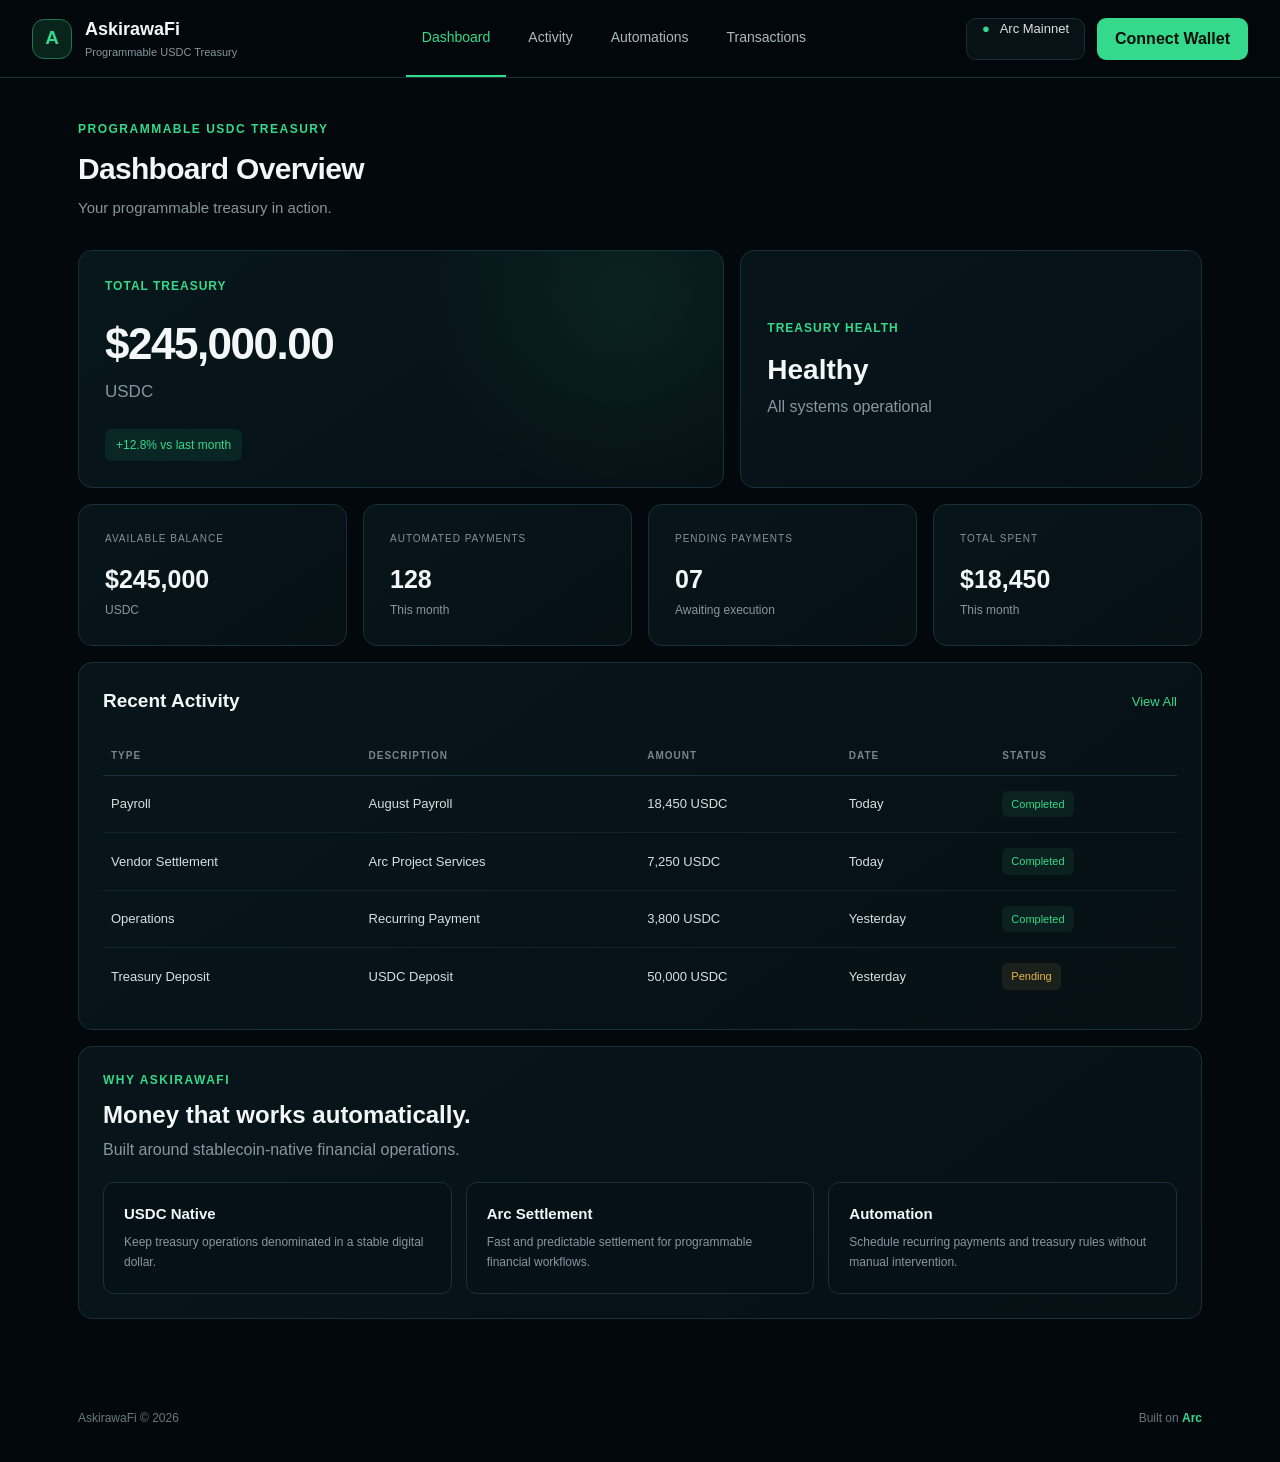
==== commit 4f931686: "Add automation page and improve dashboard navigation Added a dedicated Automation page for creating " ====
--- a/index.html
+++ b/index.html
@@ -1,966 +1,1160 @@
 <!DOCTYPE html>
 <html lang="en">
 <head>
-<meta charset="UTF-8">
-<meta name="viewport" content="width=device-width, initial-scale=1.0">
-
-<title>AskirawaFi | Programmable USDC Treasury</title>
-
-<style>
-* {
-  box-sizing: border-box;
-  margin: 0;
-  padding: 0;
-}
-
-html {
-  scroll-behavior: smooth;
-}
-
-body {
-  font-family: -apple-system, BlinkMacSystemFont, "Inter", "Segoe UI", sans-serif;
-  background: #03090d;
-  color: #f4f7f8;
-  line-height: 1.5;
-}
-
-button {
-  font: inherit;
-  cursor: pointer;
-}
-
-a {
-  color: inherit;
-  text-decoration: none;
-}
-
-/* NAVIGATION */
-
-header {
-  width: 100%;
-  border-bottom: 1px solid #142229;
-  background: rgba(3, 9, 13, 0.96);
-  position: sticky;
-  top: 0;
-  z-index: 100;
-}
-
-.navbar {
-  max-width: 1250px;
-  margin: auto;
-  padding: 18px 28px;
-  display: flex;
-  align-items: center;
-  justify-content: space-between;
-  gap: 30px;
-}
-
-.logo {
-  font-size: 22px;
-  font-weight: 750;
-  letter-spacing: -0.5px;
-}
-
-.logo span {
-  color: #39d98a;
-}
-
-.nav-links {
-  display: flex;
-  gap: 32px;
-  color: #91a1aa;
-  font-size: 14px;
-}
-
-.nav-links a:hover {
-  color: #39d98a;
-}
-
-.nav-right {
-  display: flex;
-  align-items: center;
-  gap: 12px;
-}
-
-.network {
-  border: 1px solid #1b343d;
-  border-radius: 10px;
-  padding: 10px 14px;
-  color: #cbd5d9;
-  font-size: 13px;
-}
-
-.connect {
-  border: 0;
-  background: #39d98a;
-  color: #03100a;
-  padding: 11px 18px;
-  border-radius: 9px;
-  font-weight: 700;
-}
-
-.connect:hover {
-  background: #50e6a0;
-}
-
-/* MAIN */
-
-main {
-  max-width: 1250px;
-  margin: auto;
-  padding: 58px 28px 80px;
-}
-
-.page-heading {
-  margin-bottom: 34px;
-}
-
-.eyebrow {
-  color: #39d98a;
-  font-size: 12px;
-  font-weight: 700;
-  letter-spacing: 1.5px;
-  text-transform: uppercase;
-  margin-bottom: 10px;
-}
-
-.page-heading h1 {
-  font-size: 38px;
-  line-height: 1.1;
-  letter-spacing: -1.5px;
-  margin-bottom: 10px;
-}
-
-.page-heading p {
-  color: #8d9da5;
-  font-size: 16px;
-}
-
-/* TOP TREASURY */
-
-.top-grid {
-  display: grid;
-  grid-template-columns: 1.5fr 1fr;
-  gap: 18px;
-  margin-bottom: 18px;
-}
-
-.card {
-  border: 1px solid #172b34;
-  background: linear-gradient(145deg, #071319, #050c11);
-  border-radius: 16px;
-}
-
-.main-balance {
-  padding: 34px;
-  min-height: 265px;
-  position: relative;
-  overflow: hidden;
-}
-
-.main-balance::after {
-  content: "";
-  position: absolute;
-  width: 260px;
-  height: 260px;
-  right: -90px;
-  top: -80px;
-  background: rgba(57, 217, 138, 0.08);
-  filter: blur(55px);
-  border-radius: 50%;
-}
-
-.balance-label {
-  color: #39d98a;
-  font-size: 12px;
-  letter-spacing: 1.5px;
-  font-weight: 700;
-}
-
-.balance-number {
-  font-size: 52px;
-  font-weight: 700;
-  letter-spacing: -2px;
-  margin-top: 20px;
-}
-
-.balance-unit {
-  color: #91a1aa;
-  margin-top: 4px;
-}
-
-.change {
-  display: inline-block;
-  margin-top: 24px;
-  padding: 7px 10px;
-  border-radius: 8px;
-  background: rgba(57, 217, 138, 0.08);
-  color: #39d98a;
-  font-size: 13px;
-}
-
-/* HEALTH */
-
-.health-card {
-  padding: 28px;
-  display: flex;
-  flex-direction: column;
-  justify-content: space-between;
-  min-height: 265px;
-}
-
-.health-title {
-  color: #39d98a;
-  font-size: 12px;
-  letter-spacing: 1.5px;
-  font-weight: 700;
-}
-
-.health-status {
-  font-size: 30px;
-  font-weight: 700;
-  margin-top: 15px;
-}
-
-.health-description {
-  color: #8999a1;
-  margin-top: 4px;
-}
-
-/* SMALL STATS */
-
-.stats {
-  display: grid;
-  grid-template-columns: repeat(4, 1fr);
-  gap: 14px;
-  margin-bottom: 18px;
-}
-
-.stat {
-  padding: 22px;
-  min-height: 125px;
-}
-
-.stat-label {
-  color: #87979f;
-  font-size: 12px;
-  text-transform: uppercase;
-  letter-spacing: 0.8px;
-}
-
-.stat-value {
-  font-size: 25px;
-  font-weight: 700;
-  margin-top: 10px;
-}
-
-.stat-sub {
-  color: #87979f;
-  font-size: 13px;
-  margin-top: 3px;
-}
-
-/* ACTIVITY */
-
-.activity-card {
-  padding: 26px;
-  margin-bottom: 18px;
-}
-
-.section-header {
-  display: flex;
-  justify-content: space-between;
-  align-items: center;
-  margin-bottom: 18px;
-}
-
-.section-header h2 {
-  font-size: 22px;
-}
-
-.view-all {
-  color: #39d98a;
-  font-size: 13px;
-}
-
-.activity-table {
-  width: 100%;
-}
-
-.table-head,
-.activity-row {
-  display: grid;
-  grid-template-columns: 1.2fr 1.5fr 1fr 0.8fr 0.8fr;
-  gap: 15px;
-  align-items: center;
-}
-
-.table-head {
-  color: #687982;
-  font-size: 12px;
-  text-transform: uppercase;
-  letter-spacing: 0.7px;
-  padding: 13px 8px;
-  border-bottom: 1px solid #172a32;
-}
-
-.activity-row {
-  padding: 17px 8px;
-  border-bottom: 1px solid #102128;
-  font-size: 14px;
-}
-
-.activity-row:last-child {
-  border-bottom: 0;
-}
-
-.muted {
-  color: #82929a;
-  font-size: 12px;
-}
-
-.amount {
-  font-weight: 600;
-}
-
-.status {
-  display: inline-block;
-  width: fit-content;
-  padding: 5px 9px;
-  border-radius: 7px;
-  font-size: 11px;
-  font-weight: 600;
-}
-
-.completed {
-  color: #39d98a;
-  background: rgba(57, 217, 138, 0.08);
-}
-
-.pending {
-  color: #e7c65b;
-  background: rgba(231, 198, 91, 0.08);
-}
-
-/* WHY SECTION */
-
-.why {
-  padding: 30px;
-}
-
-.why-heading {
-  margin-bottom: 22px;
-}
-
-.why-heading h2 {
-  font-size: 26px;
-  margin-bottom: 6px;
-}
-
-.why-heading p {
-  color: #87979f;
-}
-
-.features {
-  display: grid;
-  grid-template-columns: repeat(3, 1fr);
-  gap: 14px;
-}
-
-.feature {
-  border: 1px solid #172b34;
-  background: #071218;
-  border-radius: 13px;
-  padding: 24px;
-}
-
-.feature h3 {
-  font-size: 16px;
-  margin-bottom: 8px;
-}
-
-.feature p {
-  color: #8999a1;
-  font-size: 13px;
-  line-height: 1.6;
-}
-
-/* CTA */
-
-.cta {
-  margin-top: 18px;
-  padding: 30px;
-  border: 1px solid #194335;
-  border-radius: 16px;
-  background: linear-gradient(100deg, #061712, #071116);
-  display: flex;
-  align-items: center;
-  justify-content: space-between;
-  gap: 20px;
-}
-
-.cta h2 {
-  font-size: 23px;
-  margin-bottom: 5px;
-}
-
-.cta p {
-  color: #82929a;
-  font-size: 14px;
-}
-
-.cta-button {
-  border: 0;
-  background: #39d98a;
-  color: #03100a;
-  padding: 12px 20px;
-  border-radius: 9px;
-  font-weight: 700;
-}
-
-/* FOOTER */
-
-footer {
-  border-top: 1px solid #142229;
-  padding: 28px;
-  color: #71818a;
-  font-size: 13px;
-}
-
-.footer-inner {
-  max-width: 1250px;
-  margin: auto;
-  display: flex;
-  justify-content: space-between;
-}
-
-/* MOBILE */
-
-@media (max-width: 850px) {
-
-  .navbar {
-    padding: 15px 18px;
-  }
-
-  .nav-links {
-    display: none;
-  }
-
-  .network {
-    display: none;
-  }
-
-  main {
-    padding: 38px 15px 60px;
-  }
-
-  .page-heading h1 {
-    font-size: 30px;
-  }
-
-  .top-grid {
-    grid-template-columns: 1fr;
-  }
-
-  .balance-number {
-    font-size: 40px;
-  }
-
-  .stats {
-    grid-template-columns: repeat(2, 1fr);
-  }
-
-  .activity-card {
-    padding: 18px;
-    overflow-x: auto;
-  }
-
-  .activity-table {
-    min-width: 720px;
-  }
-
-  .features {
-    grid-template-columns: 1fr;
-  }
-
-  .cta {
-    flex-direction: column;
-    align-items: flex-start;
-  }
-
-  .footer-inner {
-    flex-direction: column;
-    gap: 8px;
-  }
-}
-
-@media (max-width: 480px) {
-
-  .logo {
-    font-size: 19px;
-  }
-
-  .connect {
-    padding: 9px 12px;
-    font-size: 12px;
-  }
-
-  .stats {
-    grid-template-columns: 1fr;
-  }
-
-  .main-balance {
-    padding: 25px;
-  }
-
-  .health-card {
-    min-height: 190px;
-  }
-}
-</style>
+  <meta charset="UTF-8" />
+  <meta name="viewport" content="width=device-width, initial-scale=1.0" />
+  <title>AskirawaFi — Programmable USDC Treasury</title>
+
+  <style>
+    * {
+      box-sizing: border-box;
+      margin: 0;
+      padding: 0;
+    }
+
+    :root {
+      --bg: #02080b;
+      --panel: #071218;
+      --panel-2: #09161d;
+      --border: #173039;
+      --text: #f4f7f8;
+      --muted: #87979f;
+      --green: #35d98b;
+      --green-dark: #0b3828;
+      --yellow: #e5b84b;
+    }
+
+    body {
+      font-family: -apple-system, BlinkMacSystemFont, "Inter", "Segoe UI",
+        sans-serif;
+      background: var(--bg);
+      color: var(--text);
+      min-height: 100vh;
+      line-height: 1.5;
+    }
+
+    button {
+      font: inherit;
+    }
+
+    .app {
+      min-height: 100vh;
+    }
+
+    /* HEADER */
+
+    .header {
+      height: 78px;
+      border-bottom: 1px solid var(--border);
+      display: flex;
+      align-items: center;
+      justify-content: space-between;
+      padding: 0 32px;
+      position: sticky;
+      top: 0;
+      z-index: 20;
+      background: rgba(2, 8, 11, 0.94);
+      backdrop-filter: blur(18px);
+    }
+
+    .brand {
+      display: flex;
+      align-items: center;
+      gap: 13px;
+      min-width: 230px;
+    }
+
+    .brand-mark {
+      width: 40px;
+      height: 40px;
+      border-radius: 12px;
+      border: 1px solid #1d7650;
+      background: #09251b;
+      display: flex;
+      align-items: center;
+      justify-content: center;
+      color: var(--green);
+      font-size: 19px;
+      font-weight: 800;
+    }
+
+    .brand-name {
+      font-size: 18px;
+      font-weight: 700;
+    }
+
+    .brand-subtitle {
+      color: var(--muted);
+      font-size: 11px;
+      margin-top: 1px;
+    }
+
+    .nav {
+      display: flex;
+      align-items: center;
+      gap: 6px;
+    }
+
+    .nav button {
+      border: 0;
+      background: transparent;
+      color: #aeb9bd;
+      padding: 27px 16px;
+      cursor: pointer;
+      font-size: 14px;
+      border-bottom: 2px solid transparent;
+    }
+
+    .nav button:hover,
+    .nav button.active {
+      color: var(--text);
+    }
+
+    .nav button.active {
+      color: var(--green);
+      border-bottom-color: var(--green);
+    }
+
+    .header-right {
+      display: flex;
+      align-items: center;
+      gap: 12px;
+      min-width: 230px;
+      justify-content: flex-end;
+    }
+
+    .network {
+      height: 42px;
+      padding: 0 15px;
+      border: 1px solid var(--border);
+      border-radius: 10px;
+      background: #071116;
+      color: #d9e1e3;
+      font-size: 13px;
+    }
+
+    .network span {
+      color: var(--green);
+      margin-right: 7px;
+    }
+
+    #connect-wallet {
+      height: 42px;
+      padding: 0 18px;
+      border: 0;
+      border-radius: 9px;
+      background: var(--green);
+      color: #03100a;
+      font-weight: 700;
+      cursor: pointer;
+    }
+
+    /* MAIN */
+
+    main {
+      max-width: 1180px;
+      margin: 0 auto;
+      padding: 42px 28px 70px;
+    }
+
+    .page {
+      display: none;
+    }
+
+    .page.active {
+      display: block;
+    }
+
+    .eyebrow {
+      color: var(--green);
+      font-size: 12px;
+      font-weight: 700;
+      letter-spacing: 1.5px;
+      text-transform: uppercase;
+      margin-bottom: 8px;
+    }
+
+    .page-title {
+      font-size: 30px;
+      letter-spacing: -0.7px;
+      margin-bottom: 6px;
+    }
+
+    .page-description {
+      color: var(--muted);
+      font-size: 15px;
+      margin-bottom: 30px;
+    }
+
+    /* DASHBOARD */
+
+    .dashboard-grid {
+      display: grid;
+      grid-template-columns: 1.4fr 1fr;
+      gap: 16px;
+    }
+
+    .card {
+      background: linear-gradient(145deg, #07151b, #061015);
+      border: 1px solid var(--border);
+      border-radius: 14px;
+      padding: 26px;
+    }
+
+    .treasury-card {
+      min-height: 238px;
+      display: flex;
+      flex-direction: column;
+      justify-content: space-between;
+      background:
+        radial-gradient(circle at 85% 20%, rgba(36, 190, 116, 0.09), transparent 35%),
+        linear-gradient(145deg, #07171c, #061015);
+    }
+
+    .card-label {
+      color: var(--green);
+      font-size: 12px;
+      font-weight: 700;
+      letter-spacing: 1px;
+    }
+
+    .treasury-value {
+      font-size: 44px;
+      font-weight: 650;
+      letter-spacing: -1.5px;
+      margin-top: 16px;
+    }
+
+    .currency {
+      color: var(--muted);
+      font-size: 17px;
+      margin-top: 2px;
+    }
+
+    .growth {
+      display: inline-block;
+      width: fit-content;
+      margin-top: 18px;
+      padding: 7px 11px;
+      border-radius: 7px;
+      background: rgba(53, 217, 139, 0.09);
+      color: var(--green);
+      font-size: 12px;
+    }
+
+    .health-card {
+      min-height: 238px;
+      display: flex;
+      flex-direction: column;
+      justify-content: center;
+    }
+
+    .health {
+      font-size: 28px;
+      font-weight: 650;
+      margin-top: 12px;
+    }
+
+    .health-description {
+      color: var(--muted);
+      margin-top: 4px;
+    }
+
+    .stats {
+      display: grid;
+      grid-template-columns: repeat(4, 1fr);
+      gap: 16px;
+      margin-top: 16px;
+    }
+
+    .stat {
+      min-height: 135px;
+    }
+
+    .stat-label {
+      color: #83939a;
+      text-transform: uppercase;
+      font-size: 10px;
+      letter-spacing: 1px;
+    }
+
+    .stat-value {
+      font-size: 25px;
+      font-weight: 650;
+      margin-top: 15px;
+    }
+
+    .stat-note {
+      color: var(--muted);
+      font-size: 12px;
+      margin-top: 3px;
+    }
+
+    /* TABLE */
+
+    .section-card {
+      margin-top: 16px;
+      padding: 24px;
+    }
+
+    .section-heading {
+      display: flex;
+      align-items: center;
+      justify-content: space-between;
+      margin-bottom: 20px;
+    }
+
+    .section-heading h2 {
+      font-size: 19px;
+    }
+
+    .view-all {
+      border: 0;
+      background: transparent;
+      color: var(--green);
+      cursor: pointer;
+      font-size: 13px;
+    }
+
+    .table {
+      width: 100%;
+      border-collapse: collapse;
+    }
+
+    .table th {
+      color: #75868d;
+      font-size: 10px;
+      font-weight: 600;
+      text-align: left;
+      text-transform: uppercase;
+      letter-spacing: 1px;
+      padding: 12px 8px;
+      border-bottom: 1px solid var(--border);
+    }
+
+    .table td {
+      padding: 15px 8px;
+      border-bottom: 1px solid #10242b;
+      font-size: 13px;
+      color: #d7dfe1;
+    }
+
+    .table tr:last-child td {
+      border-bottom: 0;
+    }
+
+    .status {
+      display: inline-block;
+      padding: 5px 9px;
+      border-radius: 6px;
+      font-size: 11px;
+      color: var(--green);
+      background: rgba(53, 217, 139, 0.08);
+    }
+
+    .status.pending {
+      color: var(--yellow);
+      background: rgba(229, 184, 75, 0.09);
+    }
+
+    /* WHY */
+
+    .why {
+      margin-top: 16px;
+    }
+
+    .why-grid {
+      display: grid;
+      grid-template-columns: repeat(3, 1fr);
+      gap: 14px;
+    }
+
+    .why-item {
+      border: 1px solid var(--border);
+      border-radius: 11px;
+      padding: 20px;
+      background: #061117;
+    }
+
+    .why-item h3 {
+      font-size: 15px;
+      margin-bottom: 7px;
+    }
+
+    .why-item p {
+      color: var(--muted);
+      font-size: 12px;
+      line-height: 1.7;
+    }
+
+    /* AUTOMATIONS */
+
+    .automation-toolbar {
+      display: flex;
+      align-items: center;
+      justify-content: space-between;
+      margin-bottom: 18px;
+    }
+
+    .primary-btn {
+      border: 0;
+      border-radius: 8px;
+      padding: 11px 17px;
+      background: var(--green);
+      color: #03100a;
+      font-weight: 700;
+      cursor: pointer;
+    }
+
+    .automation-list {
+      display: grid;
+      gap: 12px;
+    }
+
+    .automation {
+      border: 1px solid var(--border);
+      background: #071218;
+      border-radius: 12px;
+      padding: 20px;
+      display: grid;
+      grid-template-columns: 1.5fr 1fr 1fr 120px;
+      gap: 20px;
+      align-items: center;
+    }
+
+    .automation-name {
+      font-weight: 650;
+      margin-bottom: 3px;
+    }
+
+    .automation-meta {
+      color: var(--muted);
+      font-size: 12px;
+    }
+
+    .automation-amount {
+      font-weight: 650;
+    }
+
+    .automation-small {
+      color: var(--muted);
+      font-size: 11px;
+      margin-bottom: 3px;
+    }
+
+    .active-pill {
+      color: var(--green);
+      font-size: 11px;
+      background: rgba(53, 217, 139, 0.08);
+      padding: 6px 9px;
+      border-radius: 6px;
+      display: inline-block;
+    }
+
+    /* FOOTER */
+
+    footer {
+      max-width: 1180px;
+      margin: 0 auto;
+      padding: 20px 28px 35px;
+      color: #687980;
+      font-size: 12px;
+      display: flex;
+      justify-content: space-between;
+    }
+
+    footer strong {
+      color: var(--green);
+    }
+
+    /* MOBILE */
+
+    @media (max-width: 850px) {
+      .header {
+        height: auto;
+        min-height: 70px;
+        padding: 12px 16px;
+        flex-wrap: wrap;
+        gap: 12px;
+      }
+
+      .brand {
+        min-width: auto;
+      }
+
+      .brand-mark {
+        width: 34px;
+        height: 34px;
+      }
+
+      .brand-subtitle {
+        display: none;
+      }
+
+      .nav {
+        order: 3;
+        width: 100%;
+        overflow-x: auto;
+        border-top: 1px solid var(--border);
+      }
+
+      .nav button {
+        padding: 13px 12px;
+        white-space: nowrap;
+        font-size: 12px;
+      }
+
+      .header-right {
+        min-width: auto;
+      }
+
+      .network {
+        display: none;
+      }
+
+      #connect-wallet {
+        height: 38px;
+        padding: 0 13px;
+        font-size: 12px;
+      }
+
+      main {
+        padding: 30px 16px 50px;
+      }
+
+      .page-title {
+        font-size: 27px;
+      }
+
+      .dashboard-grid {
+        grid-template-columns: 1fr;
+      }
+
+      .treasury-card,
+      .health-card {
+        min-height: 200px;
+      }
+
+      .treasury-value {
+        font-size: 37px;
+      }
+
+      .stats {
+        grid-template-columns: 1fr 1fr;
+      }
+
+      .why-grid {
+        grid-template-columns: 1fr;
+      }
+
+      .table {
+        min-width: 680px;
+      }
+
+      .section-card {
+        overflow-x: auto;
+      }
+
+      .automation {
+        grid-template-columns: 1fr 1fr;
+      }
+
+      footer {
+        padding: 20px 16px 30px;
+      }
+    }
+
+    @media (max-width: 520px) {
+      .automation {
+        grid-template-columns: 1fr;
+        gap: 13px;
+      }
+
+      .automation-toolbar {
+        align-items: flex-start;
+        gap: 12px;
+      }
+
+      .stats {
+        gap: 10px;
+      }
+
+      .card {
+        padding: 21px;
+      }
+
+      .stat {
+        min-height: 120px;
+      }
+
+      footer {
+        flex-direction: column;
+        gap: 8px;
+      }
+    }
+  </style>
 </head>
 
 <body>
 
-<header>
-  <div class="navbar">
-
-    <div class="logo">
-      Askirawa<span>Fi</span>
-    </div>
-
-    <nav class="nav-links">
-      <a href="#dashboard">Dashboard</a>
-      <a href="#activity">Activity</a>
-      <a href="#automation">Automations</a>
-      <a href="#transactions">Transactions</a>
-    </nav>
-
-    <div class="nav-right">
-
-      <div class="network">
-        Arc Mainnet
-      </div>
-
-      <button class="connect">
-        Connect Wallet
-      </button>
-
-    </div>
-
-  </div>
-</header>
-
-
-<main id="dashboard">
-
-  <div class="page-heading">
-
-    <div class="eyebrow">
-      Programmable USDC Treasury
-    </div>
-
-    <h1>Dashboard Overview</h1>
-
-    <p>
-      Your programmable treasury in action.
-    </p>
-
-  </div>
-
-
-  <!-- TREASURY TOP -->
-
-  <section class="top-grid">
-
-    <div class="card main-balance">
-
-      <div class="balance-label">
-        TOTAL TREASURY
-      </div>
-
-      <div class="balance-number">
-        $245,000.00
-      </div>
-
-      <div class="balance-unit">
-        USDC
-      </div>
-
-      <div class="change">
-        +12.8% vs last month
-      </div>
-
-    </div>
-
-
-    <div class="card health-card">
+<div class="app">
+
+  <!-- HEADER -->
+  <header class="header">
+
+    <div class="brand">
+      <div class="brand-mark">A</div>
 
       <div>
-        <div class="health-title">
-          TREASURY HEALTH
-        </div>
-
-        <div class="health-status">
-          Healthy
-        </div>
-
-        <div class="health-description">
-          All systems operational
-        </div>
-      </div>
-
-    </div>
-
-  </section>
-
-
-  <!-- STATS -->
-
-  <section class="stats">
-
-    <div class="card stat">
-      <div class="stat-label">
-        Available Balance
-      </div>
-
-      <div class="stat-value">
-        $245,000
-      </div>
-
-      <div class="stat-sub">
-        USDC
+        <div class="brand-name">AskirawaFi</div>
+        <div class="brand-subtitle">Programmable USDC Treasury</div>
       </div>
     </div>
 
-
-    <div class="card stat">
-      <div class="stat-label">
-        Automated Payments
+    <nav class="nav">
+      <button class="nav-btn active" data-page="dashboard">Dashboard</button>
+      <button class="nav-btn" data-page="activity">Activity</button>
+      <button class="nav-btn" data-page="automations">Automations</button>
+      <button class="nav-btn" data-page="transactions">Transactions</button>
+    </nav>
+
+    <div class="header-right">
+
+      <div class="network">
+        <span>●</span> Arc Mainnet
       </div>
 
-      <div class="stat-value">
-        128
+      <!-- IMPORTANT: Keep this button text for the wallet script -->
+      <button id="connect-wallet">Connect Wallet</button>
+
+    </div>
+
+  </header>
+
+
+  <main>
+
+    <!-- DASHBOARD -->
+
+    <section id="dashboard" class="page active">
+
+      <div class="eyebrow">Programmable USDC Treasury</div>
+
+      <h1 class="page-title">Dashboard Overview</h1>
+
+      <p class="page-description">
+        Your programmable treasury in action.
+      </p>
+
+
+      <div class="dashboard-grid">
+
+        <div class="card treasury-card">
+
+          <div>
+            <div class="card-label">TOTAL TREASURY</div>
+
+            <div class="treasury-value">$245,000.00</div>
+
+            <div class="currency">USDC</div>
+          </div>
+
+          <div class="growth">
+            +12.8% vs last month
+          </div>
+
+        </div>
+
+
+        <div class="card health-card">
+
+          <div class="card-label">TREASURY HEALTH</div>
+
+          <div class="health">Healthy</div>
+
+          <div class="health-description">
+            All systems operational
+          </div>
+
+        </div>
+
       </div>
 
-      <div class="stat-sub">
-        This month
+
+      <div class="stats">
+
+        <div class="card stat">
+          <div class="stat-label">Available Balance</div>
+          <div class="stat-value">$245,000</div>
+          <div class="stat-note">USDC</div>
+        </div>
+
+        <div class="card stat">
+          <div class="stat-label">Automated Payments</div>
+          <div class="stat-value">128</div>
+          <div class="stat-note">This month</div>
+        </div>
+
+        <div class="card stat">
+          <div class="stat-label">Pending Payments</div>
+          <div class="stat-value">07</div>
+          <div class="stat-note">Awaiting execution</div>
+        </div>
+
+        <div class="card stat">
+          <div class="stat-label">Total Spent</div>
+          <div class="stat-value">$18,450</div>
+          <div class="stat-note">This month</div>
+        </div>
+
       </div>
-    </div>
-
-
-    <div class="card stat">
-      <div class="stat-label">
-        Pending Payments
+
+
+      <div class="card section-card">
+
+        <div class="section-heading">
+
+          <h2>Recent Activity</h2>
+
+          <button class="view-all" data-page-link="activity">
+            View All
+          </button>
+
+        </div>
+
+        <table class="table">
+
+          <thead>
+            <tr>
+              <th>Type</th>
+              <th>Description</th>
+              <th>Amount</th>
+              <th>Date</th>
+              <th>Status</th>
+            </tr>
+          </thead>
+
+          <tbody>
+
+            <tr>
+              <td>Payroll</td>
+              <td>August Payroll</td>
+              <td>18,450 USDC</td>
+              <td>Today</td>
+              <td><span class="status">Completed</span></td>
+            </tr>
+
+            <tr>
+              <td>Vendor Settlement</td>
+              <td>Arc Project Services</td>
+              <td>7,250 USDC</td>
+              <td>Today</td>
+              <td><span class="status">Completed</span></td>
+            </tr>
+
+            <tr>
+              <td>Operations</td>
+              <td>Recurring Payment</td>
+              <td>3,800 USDC</td>
+              <td>Yesterday</td>
+              <td><span class="status">Completed</span></td>
+            </tr>
+
+            <tr>
+              <td>Treasury Deposit</td>
+              <td>USDC Deposit</td>
+              <td>50,000 USDC</td>
+              <td>Yesterday</td>
+              <td><span class="status pending">Pending</span></td>
+            </tr>
+
+          </tbody>
+
+        </table>
+
       </div>
 
-      <div class="stat-value">
-        07
+
+      <div class="card section-card why">
+
+        <div class="eyebrow">Why AskirawaFi</div>
+
+        <h2 style="font-size:24px;margin-bottom:5px;">
+          Money that works automatically.
+        </h2>
+
+        <p style="color:var(--muted);margin-bottom:20px;">
+          Built around stablecoin-native financial operations.
+        </p>
+
+
+        <div class="why-grid">
+
+          <div class="why-item">
+            <h3>USDC Native</h3>
+            <p>
+              Keep treasury operations denominated in a stable digital dollar.
+            </p>
+          </div>
+
+          <div class="why-item">
+            <h3>Arc Settlement</h3>
+            <p>
+              Fast and predictable settlement for programmable financial workflows.
+            </p>
+          </div>
+
+          <div class="why-item">
+            <h3>Automation</h3>
+            <p>
+              Schedule recurring payments and treasury rules without manual intervention.
+            </p>
+          </div>
+
+        </div>
+
       </div>
 
-      <div class="stat-sub">
-        Awaiting execution
+    </section>
+
+
+    <!-- ACTIVITY -->
+
+    <section id="activity" class="page">
+
+      <div class="eyebrow">Treasury Activity</div>
+
+      <h1 class="page-title">Activity</h1>
+
+      <p class="page-description">
+        Track everything happening across your treasury.
+      </p>
+
+
+      <div class="card section-card" style="margin-top:0;">
+
+        <table class="table">
+
+          <thead>
+            <tr>
+              <th>Type</th>
+              <th>Description</th>
+              <th>Amount</th>
+              <th>Date</th>
+              <th>Status</th>
+            </tr>
+          </thead>
+
+          <tbody>
+
+            <tr>
+              <td>Payroll</td>
+              <td>August Payroll</td>
+              <td>18,450 USDC</td>
+              <td>Today</td>
+              <td><span class="status">Completed</span></td>
+            </tr>
+
+            <tr>
+              <td>Vendor Settlement</td>
+              <td>Arc Project Services</td>
+              <td>7,250 USDC</td>
+              <td>Today</td>
+              <td><span class="status">Completed</span></td>
+            </tr>
+
+            <tr>
+              <td>Operations</td>
+              <td>Recurring Payment</td>
+              <td>3,800 USDC</td>
+              <td>Yesterday</td>
+              <td><span class="status">Completed</span></td>
+            </tr>
+
+            <tr>
+              <td>Treasury Deposit</td>
+              <td>USDC Deposit</td>
+              <td>50,000 USDC</td>
+              <td>Yesterday</td>
+              <td><span class="status pending">Pending</span></td>
+            </tr>
+
+            <tr>
+              <td>Vendor Settlement</td>
+              <td>Marketing Services</td>
+              <td>5,600 USDC</td>
+              <td>2 days ago</td>
+              <td><span class="status">Completed</span></td>
+            </tr>
+
+          </tbody>
+
+        </table>
+
       </div>
-    </div>
-
-
-    <div class="card stat">
-      <div class="stat-label">
-        Total Spent
+
+    </section>
+
+
+    <!-- AUTOMATIONS -->
+
+    <section id="automations" class="page">
+
+      <div class="eyebrow">Treasury Automation</div>
+
+      <h1 class="page-title">Automations</h1>
+
+      <p class="page-description">
+        Schedule payments and treasury rules that execute automatically.
+      </p>
+
+
+      <div class="automation-toolbar">
+
+        <div style="color:var(--muted);font-size:13px;">
+          3 active automations
+        </div>
+
+        <button class="primary-btn">
+          Create Automation
+        </button>
+
       </div>
 
-      <div class="stat-value">
-        $18,450
+
+      <div class="automation-list">
+
+        <div class="automation">
+
+          <div>
+            <div class="automation-name">Team Payroll</div>
+            <div class="automation-meta">
+              12 recipients · Monthly
+            </div>
+          </div>
+
+          <div>
+            <div class="automation-small">Amount</div>
+            <div class="automation-amount">$18,450 USDC</div>
+          </div>
+
+          <div>
+            <div class="automation-small">Next execution</div>
+            <div>August 30, 2026</div>
+          </div>
+
+          <div>
+            <span class="active-pill">Active</span>
+          </div>
+
+        </div>
+
+
+        <div class="automation">
+
+          <div>
+            <div class="automation-name">Vendor Settlement</div>
+            <div class="automation-meta">
+              Arc Project Services · Weekly
+            </div>
+          </div>
+
+          <div>
+            <div class="automation-small">Amount</div>
+            <div class="automation-amount">$7,250 USDC</div>
+          </div>
+
+          <div>
+            <div class="automation-small">Next execution</div>
+            <div>August 10, 2026</div>
+          </div>
+
+          <div>
+            <span class="active-pill">Active</span>
+          </div>
+
+        </div>
+
+
+        <div class="automation">
+
+          <div>
+            <div class="automation-name">Operations Reserve</div>
+            <div class="automation-meta">
+              Recurring treasury payment · Monthly
+            </div>
+          </div>
+
+          <div>
+            <div class="automation-small">Amount</div>
+            <div class="automation-amount">$3,800 USDC</div>
+          </div>
+
+          <div>
+            <div class="automation-small">Next execution</div>
+            <div>August 15, 2026</div>
+          </div>
+
+          <div>
+            <span class="active-pill">Active</span>
+          </div>
+
+        </div>
+
       </div>
 
-      <div class="stat-sub">
-        This month
+    </section>
+
+
+    <!-- TRANSACTIONS -->
+
+    <section id="transactions" class="page">
+
+      <div class="eyebrow">Treasury Ledger</div>
+
+      <h1 class="page-title">Transactions</h1>
+
+      <p class="page-description">
+        Review payments, deposits and settlements made through AskirawaFi.
+      </p>
+
+
+      <div class="card section-card" style="margin-top:0;">
+
+        <table class="table">
+
+          <thead>
+            <tr>
+              <th>Transaction</th>
+              <th>Network</th>
+              <th>Amount</th>
+              <th>Date</th>
+              <th>Status</th>
+            </tr>
+          </thead>
+
+          <tbody>
+
+            <tr>
+              <td>August Payroll</td>
+              <td>Arc</td>
+              <td>18,450 USDC</td>
+              <td>Today</td>
+              <td><span class="status">Completed</span></td>
+            </tr>
+
+            <tr>
+              <td>Vendor Settlement</td>
+              <td>Arc</td>
+              <td>7,250 USDC</td>
+              <td>Today</td>
+              <td><span class="status">Completed</span></td>
+            </tr>
+
+            <tr>
+              <td>Operations Reserve</td>
+              <td>Arc</td>
+              <td>3,800 USDC</td>
+              <td>Yesterday</td>
+              <td><span class="status pending">Pending</span></td>
+            </tr>
+
+            <tr>
+              <td>Treasury Deposit</td>
+              <td>Arc</td>
+              <td>50,000 USDC</td>
+              <td>Yesterday</td>
+              <td><span class="status">Completed</span></td>
+            </tr>
+
+          </tbody>
+
+        </table>
+
       </div>
-    </div>
-
-  </section>
-
-
-  <!-- RECENT ACTIVITY -->
-
-  <section class="card activity-card" id="activity">
-
-    <div class="section-header">
-
-      <h2>
-        Recent Activity
-      </h2>
-
-      <div class="view-all">
-        View All
-      </div>
-
-    </div>
-
-
-    <div class="activity-table">
-
-      <div class="table-head">
-
-        <div>Type</div>
-        <div>Description</div>
-        <div>Amount</div>
-        <div>Date</div>
-        <div>Status</div>
-
-      </div>
-
-
-      <div class="activity-row">
-
-        <div>Payroll</div>
-
-        <div>
-          August Payroll
-        </div>
-
-        <div class="amount">
-          18,450 USDC
-        </div>
-
-        <div class="muted">
-          Today
-        </div>
-
-        <div class="status completed">
-          Completed
-        </div>
-
-      </div>
-
-
-      <div class="activity-row">
-
-        <div>Vendor Settlement</div>
-
-        <div>
-          Arc Project Services
-        </div>
-
-        <div class="amount">
-          7,250 USDC
-        </div>
-
-        <div class="muted">
-          Today
-        </div>
-
-        <div class="status completed">
-          Completed
-        </div>
-
-      </div>
-
-
-      <div class="activity-row">
-
-        <div>Operations</div>
-
-        <div>
-          Recurring Payment
-        </div>
-
-        <div class="amount">
-          3,800 USDC
-        </div>
-
-        <div class="muted">
-          Yesterday
-        </div>
-
-        <div class="status completed">
-          Completed
-        </div>
-
-      </div>
-
-
-      <div class="activity-row">
-
-        <div>Treasury Deposit</div>
-
-        <div>
-          USDC Deposit
-        </div>
-
-        <div class="amount">
-          50,000 USDC
-        </div>
-
-        <div class="muted">
-          Yesterday
-        </div>
-
-        <div class="status pending">
-          Pending
-        </div>
-
-      </div>
-
-
-      <div class="activity-row">
-
-        <div>Vendor Settlement</div>
-
-        <div>
-          Marketing Services
-        </div>
-
-        <div class="amount">
-          5,600 USDC
-        </div>
-
-        <div class="muted">
-          2 days ago
-        </div>
-
-        <div class="status completed">
-          Completed
-        </div>
-
-      </div>
-
-
-      <div class="activity-row">
-
-        <div>Payroll</div>
-
-        <div>
-          Team Payroll
-        </div>
-
-        <div class="amount">
-          18,450 USDC
-        </div>
-
-        <div class="muted">
-          3 days ago
-        </div>
-
-        <div class="status completed">
-          Completed
-        </div>
-
-      </div>
-
-    </div>
-
-  </section>
-
-
-  <!-- WHY ASKIRAWAFI -->
-
-  <section class="card why" id="automation">
-
-    <div class="why-heading">
-
-      <div class="eyebrow">
-        WHY ASKIRAWAFI
-      </div>
-
-      <h2>
-        Money that works automatically.
-      </h2>
-
-      <p>
-        Built around stablecoin-native financial operations.
-      </p>
-
-    </div>
-
-
-    <div class="features">
-
-      <div class="feature">
-
-        <h3>
-          USDC Native
-        </h3>
-
-        <p>
-          Keep treasury operations denominated in a stable digital dollar.
-        </p>
-
-      </div>
-
-
-      <div class="feature">
-
-        <h3>
-          Arc Settlement
-        </h3>
-
-        <p>
-          Fast and predictable settlement for programmable financial workflows.
-        </p>
-
-      </div>
-
-
-      <div class="feature">
-
-        <h3>
-          Automation
-        </h3>
-
-        <p>
-          Schedule recurring payments and treasury rules without manual intervention.
-        </p>
-
-      </div>
-
-    </div>
-
-  </section>
-
-
-  <!-- CTA -->
-
-  <section class="cta" id="transactions">
-
-    <div>
-
-      <h2>
-        Make your treasury programmable.
-      </h2>
-
-      <p>
-        AskirawaFi turns USDC into an automated financial operating layer.
-      </p>
-
-    </div>
-
-    <button class="cta-button">
-      Start Building
-    </button>
-
-  </section>
-
-</main>
-
-
-<footer>
-
-  <div class="footer-inner">
-
-    <div>
-      AskirawaFi
-    </div>
-
-    <div>
-      Programmable USDC Treasury. Built on Arc.
-    </div>
-
-  </div>
-
-</footer>
-
-
+
+    </section>
+
+  </main>
+
+
+  <footer>
+    <span>AskirawaFi © 2026</span>
+    <span>Built on <strong>Arc</strong></span>
+  </footer>
+
+</div>
+
+
+<script>
+  document.addEventListener("DOMContentLoaded", function () {
+
+    const navButtons = document.querySelectorAll(".nav-btn");
+    const pages = document.querySelectorAll(".page");
+    const pageLinks = document.querySelectorAll("[data-page-link]");
+
+    function showPage(pageName) {
+
+      pages.forEach(function (page) {
+        page.classList.remove("active");
+      });
+
+      navButtons.forEach(function (button) {
+        button.classList.remove("active");
+      });
+
+      const selectedPage = document.getElementById(pageName);
+
+      if (selectedPage) {
+        selectedPage.classList.add("active");
+      }
+
+      const selectedButton =
+        document.querySelector(
+          '.nav-btn[data-page="' + pageName + '"]'
+        );
+
+      if (selectedButton) {
+        selectedButton.classList.add("active");
+      }
+
+      window.scrollTo({
+        top: 0,
+        behavior: "smooth"
+      });
+    }
+
+
+    navButtons.forEach(function (button) {
+
+      button.addEventListener("click", function () {
+
+        const pageName = button.getAttribute("data-page");
+
+        showPage(pageName);
+
+      });
+
+    });
+
+
+    pageLinks.forEach(function (link) {
+
+      link.addEventListener("click", function () {
+
+        const pageName = link.getAttribute("data-page-link");
+
+        showPage(pageName);
+
+      });
+
+    });
+
+  });
+</script>
+
+
+<!-- YOUR EXISTING WALLET CONNECTION SCRIPT -->
 <script src="script.js"></script>
 
 </body>
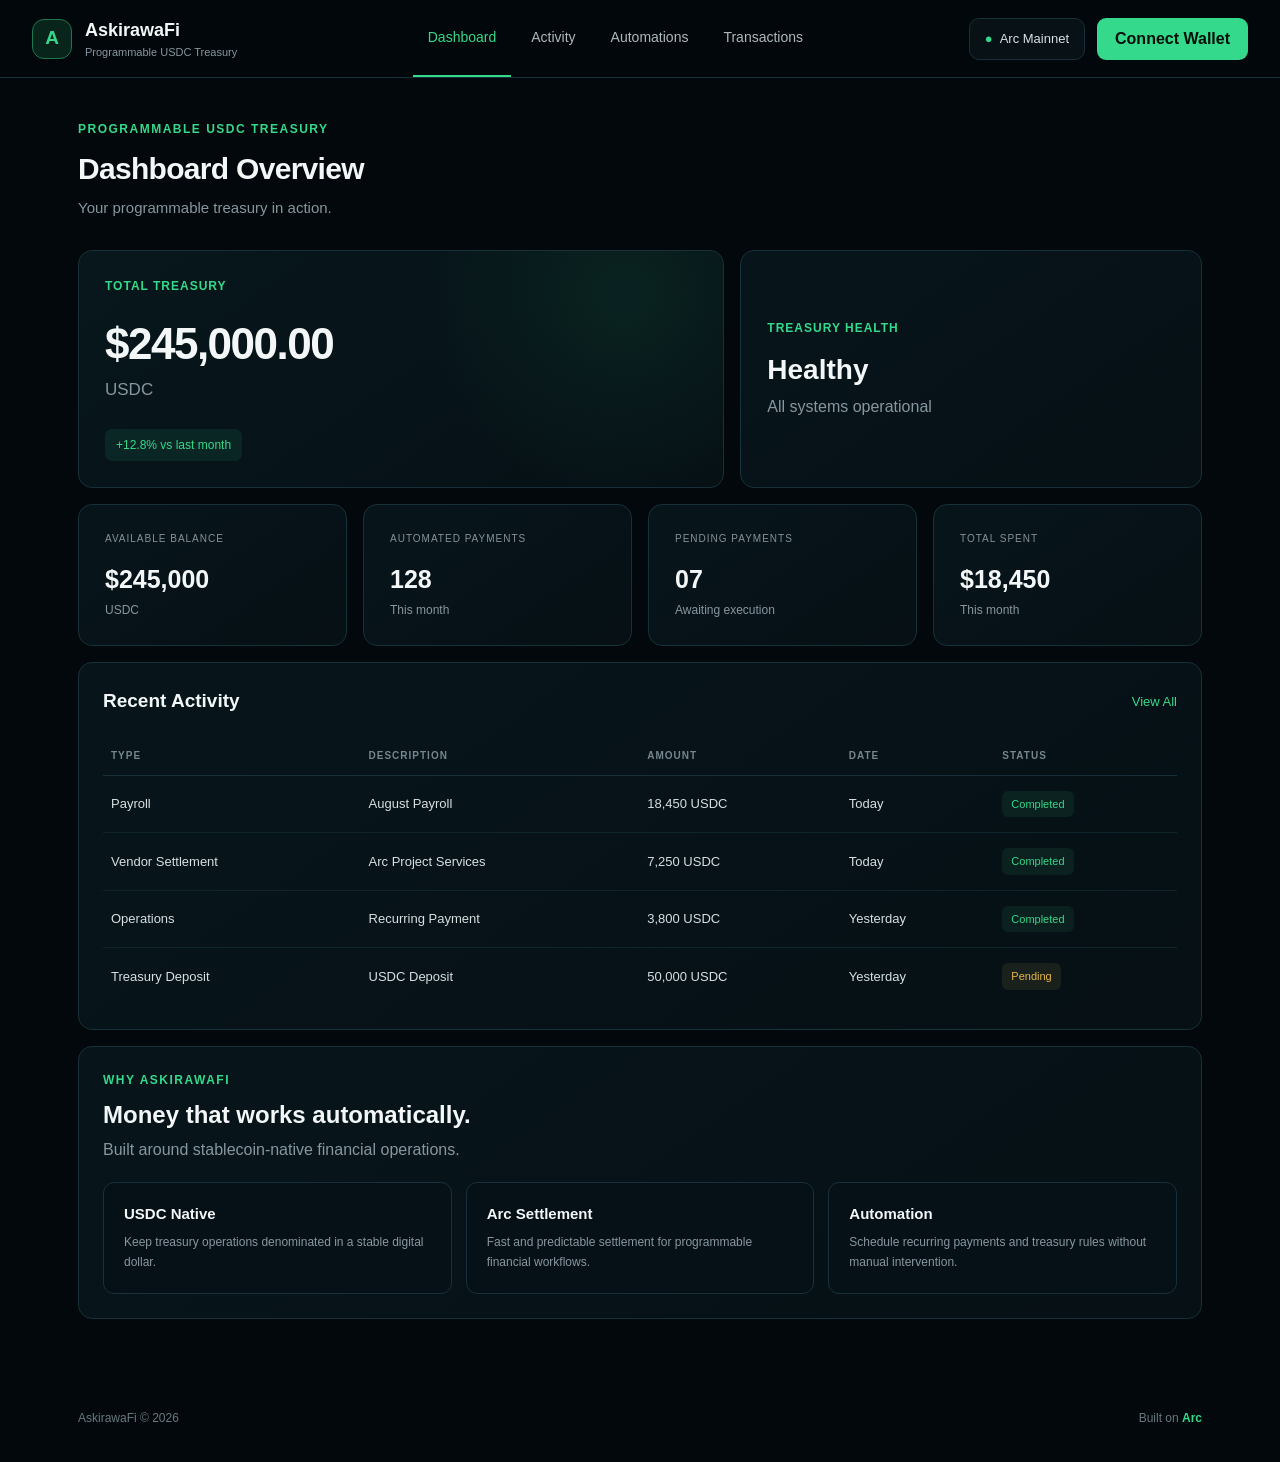
==== commit 095f8edf: "Add functional automation creation form Added a professional automation creation form with recipient" ====
--- a/index.html
+++ b/index.html
@@ -15,26 +15,30 @@
     :root {
       --bg: #02080b;
       --panel: #071218;
-      --panel-2: #09161d;
       --border: #173039;
       --text: #f4f7f8;
       --muted: #87979f;
       --green: #35d98b;
-      --green-dark: #0b3828;
       --yellow: #e5b84b;
     }
 
     body {
-      font-family: -apple-system, BlinkMacSystemFont, "Inter", "Segoe UI",
-        sans-serif;
+      font-family: -apple-system, BlinkMacSystemFont, "Inter", "Segoe UI", sans-serif;
       background: var(--bg);
       color: var(--text);
       min-height: 100vh;
       line-height: 1.5;
     }
 
+    button,
+    input,
+    select,
+    textarea {
+      font: inherit;
+    }
+
     button {
-      font: inherit;
+      cursor: pointer;
     }
 
     .app {
@@ -44,7 +48,7 @@
     /* HEADER */
 
     .header {
-      height: 78px;
+      min-height: 78px;
       border-bottom: 1px solid var(--border);
       display: flex;
       align-items: center;
@@ -53,7 +57,7 @@
       position: sticky;
       top: 0;
       z-index: 20;
-      background: rgba(2, 8, 11, 0.94);
+      background: rgba(2, 8, 11, 0.96);
       backdrop-filter: blur(18px);
     }
 
@@ -86,32 +90,29 @@
     .brand-subtitle {
       color: var(--muted);
       font-size: 11px;
-      margin-top: 1px;
     }
 
     .nav {
       display: flex;
       align-items: center;
-      gap: 6px;
+      gap: 5px;
     }
 
     .nav button {
       border: 0;
       background: transparent;
       color: #aeb9bd;
-      padding: 27px 16px;
-      cursor: pointer;
+      padding: 27px 15px;
+      border-bottom: 2px solid transparent;
       font-size: 14px;
-      border-bottom: 2px solid transparent;
     }
 
     .nav button:hover,
     .nav button.active {
-      color: var(--text);
+      color: var(--green);
     }
 
     .nav button.active {
-      color: var(--green);
       border-bottom-color: var(--green);
     }
 
@@ -131,6 +132,8 @@
       background: #071116;
       color: #d9e1e3;
       font-size: 13px;
+      display: flex;
+      align-items: center;
     }
 
     .network span {
@@ -146,7 +149,6 @@
       background: var(--green);
       color: #03100a;
       font-weight: 700;
-      cursor: pointer;
     }
 
     /* MAIN */
@@ -186,13 +188,7 @@
       margin-bottom: 30px;
     }
 
-    /* DASHBOARD */
-
-    .dashboard-grid {
-      display: grid;
-      grid-template-columns: 1.4fr 1fr;
-      gap: 16px;
-    }
+    /* CARDS */
 
     .card {
       background: linear-gradient(145deg, #07151b, #061015);
@@ -201,8 +197,18 @@
       padding: 26px;
     }
 
+    .dashboard-grid {
+      display: grid;
+      grid-template-columns: 1.4fr 1fr;
+      gap: 16px;
+    }
+
+    .treasury-card,
+    .health-card {
+      min-height: 238px;
+    }
+
     .treasury-card {
-      min-height: 238px;
       display: flex;
       flex-direction: column;
       justify-content: space-between;
@@ -228,13 +234,11 @@
     .currency {
       color: var(--muted);
       font-size: 17px;
-      margin-top: 2px;
     }
 
     .growth {
       display: inline-block;
       width: fit-content;
-      margin-top: 18px;
       padding: 7px 11px;
       border-radius: 7px;
       background: rgba(53, 217, 139, 0.09);
@@ -243,7 +247,6 @@
     }
 
     .health-card {
-      min-height: 238px;
       display: flex;
       flex-direction: column;
       justify-content: center;
@@ -312,7 +315,6 @@
       border: 0;
       background: transparent;
       color: var(--green);
-      cursor: pointer;
       font-size: 13px;
     }
 
@@ -403,7 +405,6 @@
       background: var(--green);
       color: #03100a;
       font-weight: 700;
-      cursor: pointer;
     }
 
     .automation-list {
@@ -451,6 +452,120 @@
       display: inline-block;
     }
 
+    /* AUTOMATION FORM */
+
+    .automation-form-card {
+      display: none;
+      margin-bottom: 24px;
+      background: linear-gradient(145deg, #08171d, #061015);
+      border: 1px solid var(--border);
+      border-radius: 16px;
+      padding: 26px;
+    }
+
+    .automation-form-header {
+      display: flex;
+      justify-content: space-between;
+      align-items: flex-start;
+      margin-bottom: 24px;
+    }
+
+    .form-title {
+      font-size: 22px;
+      margin-bottom: 5px;
+    }
+
+    .form-description {
+      color: var(--muted);
+      font-size: 13px;
+    }
+
+    .close-form {
+      width: 36px;
+      height: 36px;
+      border: 1px solid var(--border);
+      border-radius: 8px;
+      background: #09161d;
+      color: #9ba9ae;
+      font-size: 22px;
+      line-height: 1;
+    }
+
+    .form-group {
+      margin-bottom: 17px;
+    }
+
+    .form-label {
+      display: block;
+      color: #cbd5d8;
+      font-size: 12px;
+      font-weight: 600;
+      margin-bottom: 7px;
+    }
+
+    .form-input,
+    .form-select,
+    .form-textarea {
+      width: 100%;
+      border: 1px solid var(--border);
+      border-radius: 9px;
+      background: #020b10;
+      color: var(--text);
+      outline: none;
+      font-size: 14px;
+    }
+
+    .form-input,
+    .form-select {
+      height: 46px;
+      padding: 0 13px;
+    }
+
+    .form-textarea {
+      padding: 12px 13px;
+      resize: vertical;
+      min-height: 90px;
+    }
+
+    .form-input:focus,
+    .form-select:focus,
+    .form-textarea:focus {
+      border-color: #287b59;
+    }
+
+    .form-row {
+      display: grid;
+      grid-template-columns: 1fr 1fr;
+      gap: 14px;
+    }
+
+    .form-actions {
+      display: flex;
+      justify-content: flex-end;
+      gap: 10px;
+      margin-top: 24px;
+    }
+
+    .cancel-btn {
+      height: 44px;
+      padding: 0 18px;
+      border-radius: 8px;
+      border: 1px solid var(--border);
+      background: #09161d;
+      color: #cbd5d8;
+      font-weight: 600;
+    }
+
+    .submit-btn {
+      height: 44px;
+      padding: 0 20px;
+      border: 0;
+      border-radius: 8px;
+      background: var(--green);
+      color: #03100a;
+      font-weight: 700;
+    }
+
     /* FOOTER */
 
     footer {
@@ -470,8 +585,8 @@
     /* MOBILE */
 
     @media (max-width: 850px) {
+
       .header {
-        height: auto;
         min-height: 70px;
         padding: 12px 16px;
         flex-wrap: wrap;
@@ -558,13 +673,10 @@
       .automation {
         grid-template-columns: 1fr 1fr;
       }
-
-      footer {
-        padding: 20px 16px 30px;
-      }
     }
 
     @media (max-width: 520px) {
+
       .automation {
         grid-template-columns: 1fr;
         gap: 13px;
@@ -575,6 +687,20 @@
         gap: 12px;
       }
 
+      .form-row {
+        grid-template-columns: 1fr;
+        gap: 0;
+      }
+
+      .form-actions {
+        flex-direction: column-reverse;
+      }
+
+      .cancel-btn,
+      .submit-btn {
+        width: 100%;
+      }
+
       .stats {
         gap: 10px;
       }
@@ -590,6 +716,7 @@
       footer {
         flex-direction: column;
         gap: 8px;
+        padding: 20px 16px 30px;
       }
     }
   </style>
@@ -600,6 +727,7 @@
 <div class="app">
 
   <!-- HEADER -->
+
   <header class="header">
 
     <div class="brand">
@@ -624,7 +752,6 @@
         <span>●</span> Arc Mainnet
       </div>
 
-      <!-- IMPORTANT: Keep this button text for the wallet script -->
       <button id="connect-wallet">Connect Wallet</button>
 
     </div>
@@ -646,16 +773,13 @@
         Your programmable treasury in action.
       </p>
 
-
       <div class="dashboard-grid">
 
         <div class="card treasury-card">
 
           <div>
             <div class="card-label">TOTAL TREASURY</div>
-
             <div class="treasury-value">$245,000.00</div>
-
             <div class="currency">USDC</div>
           </div>
 
@@ -664,7 +788,6 @@
           </div>
 
         </div>
-
 
         <div class="card health-card">
 
@@ -787,7 +910,6 @@
           Built around stablecoin-native financial operations.
         </p>
 
-
         <div class="why-grid">
 
           <div class="why-item">
@@ -829,7 +951,6 @@
       <p class="page-description">
         Track everything happening across your treasury.
       </p>
-
 
       <div class="card section-card" style="margin-top:0;">
 
@@ -909,42 +1030,233 @@
       </p>
 
 
+      <!-- CREATE FORM -->
+
+      <div id="automation-form" class="automation-form-card">
+
+        <div class="automation-form-header">
+
+          <div>
+
+            <div class="eyebrow">
+              New Automation
+            </div>
+
+            <h2 class="form-title">
+              Create automation
+            </h2>
+
+            <p class="form-description">
+              Set the rules for an automated USDC payment.
+            </p>
+
+          </div>
+
+          <button
+            type="button"
+            id="close-automation-form"
+            class="close-form"
+          >
+            ×
+          </button>
+
+        </div>
+
+
+        <form id="automation-form-element">
+
+          <div class="form-group">
+
+            <label class="form-label">
+              Automation name
+            </label>
+
+            <input
+              id="automation-name"
+              class="form-input"
+              type="text"
+              placeholder="e.g. Team Payroll"
+              required
+            />
+
+          </div>
+
+
+          <div class="form-group">
+
+            <label class="form-label">
+              Recipient address
+            </label>
+
+            <input
+              id="automation-recipient"
+              class="form-input"
+              type="text"
+              placeholder="0x..."
+              required
+            />
+
+          </div>
+
+
+          <div class="form-row">
+
+            <div class="form-group">
+
+              <label class="form-label">
+                USDC amount
+              </label>
+
+              <input
+                id="automation-amount"
+                class="form-input"
+                type="number"
+                min="0.01"
+                step="0.01"
+                placeholder="1000"
+                required
+              />
+
+            </div>
+
+
+            <div class="form-group">
+
+              <label class="form-label">
+                Frequency
+              </label>
+
+              <select
+                id="automation-frequency"
+                class="form-select"
+                required
+              >
+                <option value="Once">Once</option>
+                <option value="Daily">Daily</option>
+                <option value="Weekly">Weekly</option>
+                <option value="Monthly" selected>Monthly</option>
+              </select>
+
+            </div>
+
+          </div>
+
+
+          <div class="form-group">
+
+            <label class="form-label">
+              Execution date
+            </label>
+
+            <input
+              id="automation-date"
+              class="form-input"
+              type="date"
+              required
+            />
+
+          </div>
+
+
+          <div class="form-group">
+
+            <label class="form-label">
+              Optional note
+            </label>
+
+            <textarea
+              id="automation-note"
+              class="form-textarea"
+              placeholder="Add a note about this payment..."
+            ></textarea>
+
+          </div>
+
+
+          <div class="form-actions">
+
+            <button
+              type="button"
+              id="cancel-automation"
+              class="cancel-btn"
+            >
+              Cancel
+            </button>
+
+            <button
+              type="submit"
+              class="submit-btn"
+            >
+              Create Automation
+            </button>
+
+          </div>
+
+        </form>
+
+      </div>
+
+
+      <!-- TOOLBAR -->
+
       <div class="automation-toolbar">
 
         <div style="color:var(--muted);font-size:13px;">
-          3 active automations
+          <span id="automation-count">3</span>
+          active automations
         </div>
 
-        <button class="primary-btn">
+        <button
+          id="create-automation-button"
+          class="primary-btn"
+          type="button"
+        >
           Create Automation
         </button>
 
       </div>
 
 
-      <div class="automation-list">
+      <!-- AUTOMATION LIST -->
+
+      <div id="automation-list" class="automation-list">
 
         <div class="automation">
 
           <div>
-            <div class="automation-name">Team Payroll</div>
+            <div class="automation-name">
+              Team Payroll
+            </div>
+
             <div class="automation-meta">
               12 recipients · Monthly
             </div>
           </div>
 
           <div>
-            <div class="automation-small">Amount</div>
-            <div class="automation-amount">$18,450 USDC</div>
+            <div class="automation-small">
+              Amount
+            </div>
+
+            <div class="automation-amount">
+              $18,450 USDC
+            </div>
           </div>
 
           <div>
-            <div class="automation-small">Next execution</div>
-            <div>August 30, 2026</div>
+            <div class="automation-small">
+              Next execution
+            </div>
+
+            <div>
+              August 30, 2026
+            </div>
           </div>
 
           <div>
-            <span class="active-pill">Active</span>
+            <span class="active-pill">
+              Active
+            </span>
           </div>
 
         </div>
@@ -953,24 +1265,39 @@
         <div class="automation">
 
           <div>
-            <div class="automation-name">Vendor Settlement</div>
+            <div class="automation-name">
+              Vendor Settlement
+            </div>
+
             <div class="automation-meta">
               Arc Project Services · Weekly
             </div>
           </div>
 
           <div>
-            <div class="automation-small">Amount</div>
-            <div class="automation-amount">$7,250 USDC</div>
+            <div class="automation-small">
+              Amount
+            </div>
+
+            <div class="automation-amount">
+              $7,250 USDC
+            </div>
           </div>
 
           <div>
-            <div class="automation-small">Next execution</div>
-            <div>August 10, 2026</div>
+            <div class="automation-small">
+              Next execution
+            </div>
+
+            <div>
+              August 10, 2026
+            </div>
           </div>
 
           <div>
-            <span class="active-pill">Active</span>
+            <span class="active-pill">
+              Active
+            </span>
           </div>
 
         </div>
@@ -979,24 +1306,39 @@
         <div class="automation">
 
           <div>
-            <div class="automation-name">Operations Reserve</div>
+            <div class="automation-name">
+              Operations Reserve
+            </div>
+
             <div class="automation-meta">
               Recurring treasury payment · Monthly
             </div>
           </div>
 
           <div>
-            <div class="automation-small">Amount</div>
-            <div class="automation-amount">$3,800 USDC</div>
+            <div class="automation-small">
+              Amount
+            </div>
+
+            <div class="automation-amount">
+              $3,800 USDC
+            </div>
           </div>
 
           <div>
-            <div class="automation-small">Next execution</div>
-            <div>August 15, 2026</div>
+            <div class="automation-small">
+              Next execution
+            </div>
+
+            <div>
+              August 15, 2026
+            </div>
           </div>
 
           <div>
-            <span class="active-pill">Active</span>
+            <span class="active-pill">
+              Active
+            </span>
           </div>
 
         </div>
@@ -1017,7 +1359,6 @@
       <p class="page-description">
         Review payments, deposits and settlements made through AskirawaFi.
       </p>
-
 
       <div class="card section-card" style="margin-top:0;">
 
@@ -1086,75 +1427,356 @@
 </div>
 
 
+<!-- PAGE NAVIGATION -->
+
 <script>
-  document.addEventListener("DOMContentLoaded", function () {
-
-    const navButtons = document.querySelectorAll(".nav-btn");
-    const pages = document.querySelectorAll(".page");
-    const pageLinks = document.querySelectorAll("[data-page-link]");
-
-    function showPage(pageName) {
-
-      pages.forEach(function (page) {
-        page.classList.remove("active");
-      });
-
-      navButtons.forEach(function (button) {
-        button.classList.remove("active");
-      });
-
-      const selectedPage = document.getElementById(pageName);
-
-      if (selectedPage) {
-        selectedPage.classList.add("active");
-      }
-
-      const selectedButton =
-        document.querySelector(
-          '.nav-btn[data-page="' + pageName + '"]'
+document.addEventListener("DOMContentLoaded", function () {
+
+  const navButtons = document.querySelectorAll(".nav-btn");
+  const pages = document.querySelectorAll(".page");
+  const pageLinks = document.querySelectorAll("[data-page-link]");
+
+
+  function showPage(pageName) {
+
+    pages.forEach(function (page) {
+      page.classList.remove("active");
+    });
+
+    navButtons.forEach(function (button) {
+      button.classList.remove("active");
+    });
+
+
+    const selectedPage =
+      document.getElementById(pageName);
+
+    if (selectedPage) {
+      selectedPage.classList.add("active");
+    }
+
+
+    const selectedButton =
+      document.querySelector(
+        '.nav-btn[data-page="' + pageName + '"]'
+      );
+
+    if (selectedButton) {
+      selectedButton.classList.add("active");
+    }
+
+
+    window.scrollTo({
+      top: 0,
+      behavior: "smooth"
+    });
+
+  }
+
+
+  navButtons.forEach(function (button) {
+
+    button.addEventListener("click", function () {
+
+      showPage(
+        button.getAttribute("data-page")
+      );
+
+    });
+
+  });
+
+
+  pageLinks.forEach(function (link) {
+
+    link.addEventListener("click", function () {
+
+      showPage(
+        link.getAttribute("data-page-link")
+      );
+
+    });
+
+  });
+
+});
+</script>
+
+
+<!-- AUTOMATION FUNCTIONALITY -->
+
+<script>
+document.addEventListener("DOMContentLoaded", function () {
+
+  const createButton =
+    document.getElementById("create-automation-button");
+
+  const formBox =
+    document.getElementById("automation-form");
+
+  const form =
+    document.getElementById("automation-form-element");
+
+  const cancelButton =
+    document.getElementById("cancel-automation");
+
+  const closeButton =
+    document.getElementById("close-automation-form");
+
+  const list =
+    document.getElementById("automation-list");
+
+  const count =
+    document.getElementById("automation-count");
+
+
+  function openForm() {
+
+    formBox.style.display = "block";
+
+    createButton.style.display = "none";
+
+    formBox.scrollIntoView({
+      behavior: "smooth",
+      block: "start"
+    });
+
+  }
+
+
+  function closeForm() {
+
+    formBox.style.display = "none";
+
+    createButton.style.display = "block";
+
+    form.reset();
+
+  }
+
+
+  createButton.addEventListener(
+    "click",
+    openForm
+  );
+
+
+  cancelButton.addEventListener(
+    "click",
+    closeForm
+  );
+
+
+  closeButton.addEventListener(
+    "click",
+    closeForm
+  );
+
+
+  form.addEventListener(
+    "submit",
+    function (event) {
+
+      event.preventDefault();
+
+
+      const name =
+        document
+          .getElementById("automation-name")
+          .value
+          .trim();
+
+
+      const recipient =
+        document
+          .getElementById("automation-recipient")
+          .value
+          .trim();
+
+
+      const amount =
+        document
+          .getElementById("automation-amount")
+          .value;
+
+
+      const frequency =
+        document
+          .getElementById("automation-frequency")
+          .value;
+
+
+      const date =
+        document
+          .getElementById("automation-date")
+          .value;
+
+
+      const note =
+        document
+          .getElementById("automation-note")
+          .value
+          .trim();
+
+
+      if (
+        !name ||
+        !recipient ||
+        !amount ||
+        !frequency ||
+        !date
+      ) {
+
+        alert(
+          "Please complete all required fields."
         );
 
-      if (selectedButton) {
-        selectedButton.classList.add("active");
-      }
-
-      window.scrollTo({
-        top: 0,
-        behavior: "smooth"
-      });
-    }
-
-
-    navButtons.forEach(function (button) {
-
-      button.addEventListener("click", function () {
-
-        const pageName = button.getAttribute("data-page");
-
-        showPage(pageName);
-
-      });
-
-    });
-
-
-    pageLinks.forEach(function (link) {
-
-      link.addEventListener("click", function () {
-
-        const pageName = link.getAttribute("data-page-link");
-
-        showPage(pageName);
-
-      });
-
-    });
-
-  });
+        return;
+
+      }
+
+
+      const formattedDate =
+        new Date(
+          date + "T00:00:00"
+        ).toLocaleDateString(
+          "en-US",
+          {
+            month: "long",
+            day: "numeric",
+            year: "numeric"
+          }
+        );
+
+
+      const shortRecipient =
+        recipient.length > 18
+          ? recipient.slice(0, 8) +
+            "..." +
+            recipient.slice(-6)
+          : recipient;
+
+
+      const formattedAmount =
+        Number(amount).toLocaleString(
+          "en-US",
+          {
+            minimumFractionDigits: 2,
+            maximumFractionDigits: 2
+          }
+        );
+
+
+      const automation =
+        document.createElement("div");
+
+
+      automation.className =
+        "automation";
+
+
+      automation.innerHTML = `
+
+        <div>
+
+          <div class="automation-name">
+            ${escapeHtml(name)}
+          </div>
+
+          <div class="automation-meta">
+            ${escapeHtml(shortRecipient)}
+            ·
+            ${escapeHtml(frequency)}
+          </div>
+
+          ${
+            note
+              ? `
+                <div
+                  class="automation-meta"
+                  style="margin-top:4px;"
+                >
+                  ${escapeHtml(note)}
+                </div>
+              `
+              : ""
+          }
+
+        </div>
+
+
+        <div>
+
+          <div class="automation-small">
+            Amount
+          </div>
+
+          <div class="automation-amount">
+            $${formattedAmount} USDC
+          </div>
+
+        </div>
+
+
+        <div>
+
+          <div class="automation-small">
+            Next execution
+          </div>
+
+          <div>
+            ${formattedDate}
+          </div>
+
+        </div>
+
+
+        <div>
+
+          <span class="active-pill">
+            Active
+          </span>
+
+        </div>
+
+      `;
+
+
+      list.appendChild(
+        automation
+      );
+
+
+      count.textContent =
+        list.querySelectorAll(
+          ".automation"
+        ).length;
+
+
+      closeForm();
+
+    }
+  );
+
+
+  function escapeHtml(value) {
+
+    const div =
+      document.createElement("div");
+
+    div.textContent = value;
+
+    return div.innerHTML;
+
+  }
+
+});
 </script>
 
 
-<!-- YOUR EXISTING WALLET CONNECTION SCRIPT -->
+<!-- EXISTING WALLET CONNECTION -->
+<!-- DO NOT REMOVE OR MODIFY THIS -->
+
 <script src="script.js"></script>
 
 </body>
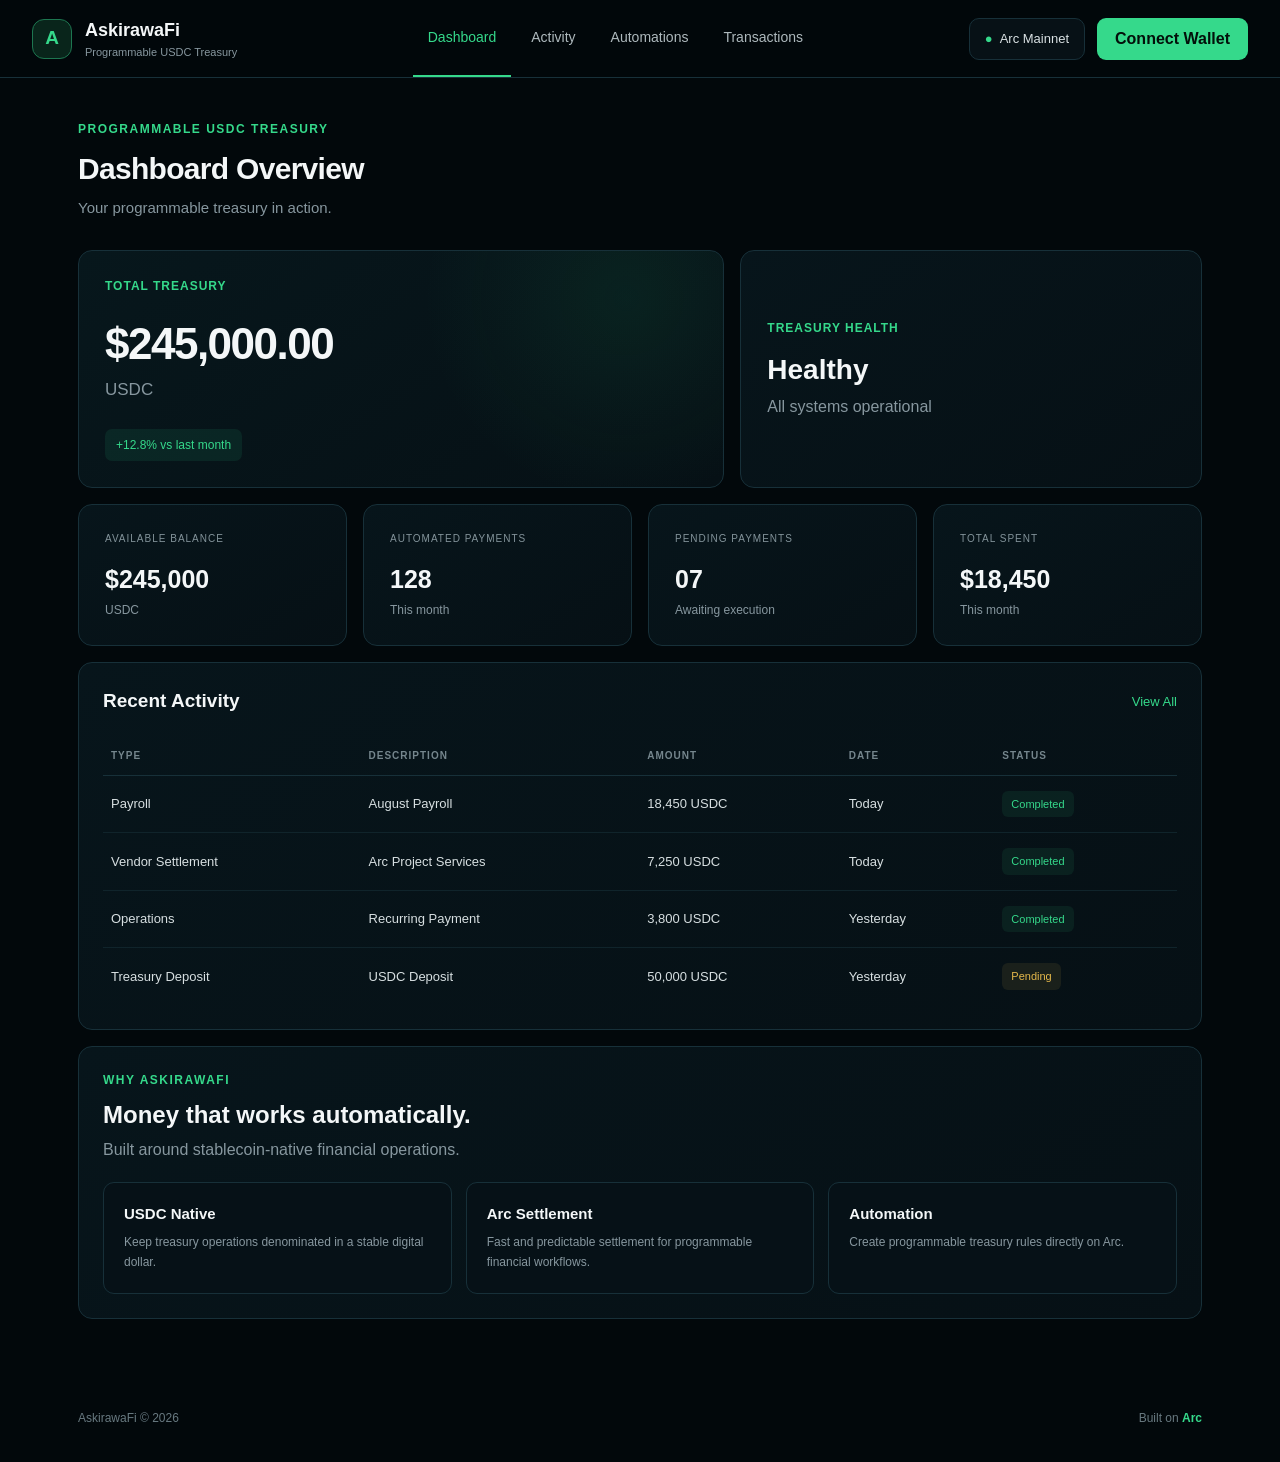
==== commit 105294ef: "Update index.html" ====
--- a/index.html
+++ b/index.html
@@ -418,7 +418,7 @@
       border-radius: 12px;
       padding: 20px;
       display: grid;
-      grid-template-columns: 1.5fr 1fr 1fr 120px;
+      grid-template-columns: 1.5fr 1fr 1fr 160px;
       gap: 20px;
       align-items: center;
     }
@@ -566,6 +566,15 @@
       font-weight: 700;
     }
 
+    .onchain-empty {
+      border: 1px solid var(--border);
+      border-radius: 12px;
+      padding: 28px;
+      text-align: center;
+      color: var(--muted);
+      background: #071218;
+    }
+
     /* FOOTER */
 
     footer {
@@ -929,7 +938,7 @@
           <div class="why-item">
             <h3>Automation</h3>
             <p>
-              Schedule recurring payments and treasury rules without manual intervention.
+              Create programmable treasury rules directly on Arc.
             </p>
           </div>
 
@@ -1000,14 +1009,6 @@
               <td><span class="status pending">Pending</span></td>
             </tr>
 
-            <tr>
-              <td>Vendor Settlement</td>
-              <td>Marketing Services</td>
-              <td>5,600 USDC</td>
-              <td>2 days ago</td>
-              <td><span class="status">Completed</span></td>
-            </tr>
-
           </tbody>
 
         </table>
@@ -1026,7 +1027,7 @@
       <h1 class="page-title">Automations</h1>
 
       <p class="page-description">
-        Schedule payments and treasury rules that execute automatically.
+        Create programmable USDC treasury rules on Arc.
       </p>
 
 
@@ -1047,7 +1048,7 @@
             </h2>
 
             <p class="form-description">
-              Set the rules for an automated USDC payment.
+              Create a programmable USDC treasury rule on Arc.
             </p>
 
           </div>
@@ -1075,7 +1076,7 @@
               id="automation-name"
               class="form-input"
               type="text"
-              placeholder="e.g. Team Payroll"
+              placeholder="e.g. Treasury Reserve"
               required
             />
 
@@ -1167,7 +1168,7 @@
             <textarea
               id="automation-note"
               class="form-textarea"
-              placeholder="Add a note about this payment..."
+              placeholder="Describe the treasury rule..."
             ></textarea>
 
           </div>
@@ -1202,8 +1203,8 @@
       <div class="automation-toolbar">
 
         <div style="color:var(--muted);font-size:13px;">
-          <span id="automation-count">3</span>
-          active automations
+          <span id="automation-count">0</span>
+          on-chain automations
         </div>
 
         <button
@@ -1211,136 +1212,18 @@
           class="primary-btn"
           type="button"
         >
-          Create Automation
+          New Automation
         </button>
 
       </div>
 
 
-      <!-- AUTOMATION LIST -->
+      <!-- REAL ON-CHAIN AUTOMATIONS -->
 
       <div id="automation-list" class="automation-list">
 
-        <div class="automation">
-
-          <div>
-            <div class="automation-name">
-              Team Payroll
-            </div>
-
-            <div class="automation-meta">
-              12 recipients · Monthly
-            </div>
-          </div>
-
-          <div>
-            <div class="automation-small">
-              Amount
-            </div>
-
-            <div class="automation-amount">
-              $18,450 USDC
-            </div>
-          </div>
-
-          <div>
-            <div class="automation-small">
-              Next execution
-            </div>
-
-            <div>
-              August 30, 2026
-            </div>
-          </div>
-
-          <div>
-            <span class="active-pill">
-              Active
-            </span>
-          </div>
-
-        </div>
-
-
-        <div class="automation">
-
-          <div>
-            <div class="automation-name">
-              Vendor Settlement
-            </div>
-
-            <div class="automation-meta">
-              Arc Project Services · Weekly
-            </div>
-          </div>
-
-          <div>
-            <div class="automation-small">
-              Amount
-            </div>
-
-            <div class="automation-amount">
-              $7,250 USDC
-            </div>
-          </div>
-
-          <div>
-            <div class="automation-small">
-              Next execution
-            </div>
-
-            <div>
-              August 10, 2026
-            </div>
-          </div>
-
-          <div>
-            <span class="active-pill">
-              Active
-            </span>
-          </div>
-
-        </div>
-
-
-        <div class="automation">
-
-          <div>
-            <div class="automation-name">
-              Operations Reserve
-            </div>
-
-            <div class="automation-meta">
-              Recurring treasury payment · Monthly
-            </div>
-          </div>
-
-          <div>
-            <div class="automation-small">
-              Amount
-            </div>
-
-            <div class="automation-amount">
-              $3,800 USDC
-            </div>
-          </div>
-
-          <div>
-            <div class="automation-small">
-              Next execution
-            </div>
-
-            <div>
-              August 15, 2026
-            </div>
-          </div>
-
-          <div>
-            <span class="active-pill">
-              Active
-            </span>
-          </div>
-
+        <div class="onchain-empty">
+          Connect your Arc wallet to load your on-chain automations.
         </div>
 
       </div>
@@ -1432,9 +1315,14 @@
 <script>
 document.addEventListener("DOMContentLoaded", function () {
 
-  const navButtons = document.querySelectorAll(".nav-btn");
-  const pages = document.querySelectorAll(".page");
-  const pageLinks = document.querySelectorAll("[data-page-link]");
+  const navButtons =
+    document.querySelectorAll(".nav-btn");
+
+  const pages =
+    document.querySelectorAll(".page");
+
+  const pageLinks =
+    document.querySelectorAll("[data-page-link]");
 
 
   function showPage(pageName) {
@@ -1458,7 +1346,9 @@
 
     const selectedButton =
       document.querySelector(
-        '.nav-btn[data-page="' + pageName + '"]'
+        '.nav-btn[data-page="' +
+        pageName +
+        '"]'
       );
 
     if (selectedButton) {
@@ -1476,26 +1366,36 @@
 
   navButtons.forEach(function (button) {
 
-    button.addEventListener("click", function () {
-
-      showPage(
-        button.getAttribute("data-page")
-      );
-
-    });
+    button.addEventListener(
+      "click",
+      function () {
+
+        showPage(
+          button.getAttribute(
+            "data-page"
+          )
+        );
+
+      }
+    );
 
   });
 
 
   pageLinks.forEach(function (link) {
 
-    link.addEventListener("click", function () {
-
-      showPage(
-        link.getAttribute("data-page-link")
-      );
-
-    });
+    link.addEventListener(
+      "click",
+      function () {
+
+        showPage(
+          link.getAttribute(
+            "data-page-link"
+          )
+        );
+
+      }
+    );
 
   });
 
@@ -1503,38 +1403,45 @@
 </script>
 
 
-<!-- AUTOMATION FUNCTIONALITY -->
+<!-- AUTOMATION FORM UI ONLY
+     Blockchain creation is handled by script.js -->
 
 <script>
 document.addEventListener("DOMContentLoaded", function () {
 
   const createButton =
-    document.getElementById("create-automation-button");
+    document.getElementById(
+      "create-automation-button"
+    );
 
   const formBox =
-    document.getElementById("automation-form");
+    document.getElementById(
+      "automation-form"
+    );
 
   const form =
-    document.getElementById("automation-form-element");
+    document.getElementById(
+      "automation-form-element"
+    );
 
   const cancelButton =
-    document.getElementById("cancel-automation");
+    document.getElementById(
+      "cancel-automation"
+    );
 
   const closeButton =
-    document.getElementById("close-automation-form");
-
-  const list =
-    document.getElementById("automation-list");
-
-  const count =
-    document.getElementById("automation-count");
+    document.getElementById(
+      "close-automation-form"
+    );
 
 
   function openForm() {
 
-    formBox.style.display = "block";
-
-    createButton.style.display = "none";
+    formBox.style.display =
+      "block";
+
+    createButton.style.display =
+      "none";
 
     formBox.scrollIntoView({
       behavior: "smooth",
@@ -1546,9 +1453,11 @@
 
   function closeForm() {
 
-    formBox.style.display = "none";
-
-    createButton.style.display = "block";
+    formBox.style.display =
+      "none";
+
+    createButton.style.display =
+      "block";
 
     form.reset();
 
@@ -1573,209 +1482,28 @@
   );
 
 
+  /*
+   * IMPORTANT:
+   * We do NOT create a frontend automation here.
+   *
+   * The submit event is intentionally left for
+   * script.js to handle the blockchain transaction.
+   */
+
   form.addEventListener(
     "submit",
     function (event) {
 
       event.preventDefault();
 
-
-      const name =
-        document
-          .getElementById("automation-name")
-          .value
-          .trim();
-
-
-      const recipient =
-        document
-          .getElementById("automation-recipient")
-          .value
-          .trim();
-
-
-      const amount =
-        document
-          .getElementById("automation-amount")
-          .value;
-
-
-      const frequency =
-        document
-          .getElementById("automation-frequency")
-          .value;
-
-
-      const date =
-        document
-          .getElementById("automation-date")
-          .value;
-
-
-      const note =
-        document
-          .getElementById("automation-note")
-          .value
-          .trim();
-
-
-      if (
-        !name ||
-        !recipient ||
-        !amount ||
-        !frequency ||
-        !date
-      ) {
-
-        alert(
-          "Please complete all required fields."
-        );
-
-        return;
-
-      }
-
-
-      const formattedDate =
-        new Date(
-          date + "T00:00:00"
-        ).toLocaleDateString(
-          "en-US",
-          {
-            month: "long",
-            day: "numeric",
-            year: "numeric"
-          }
-        );
-
-
-      const shortRecipient =
-        recipient.length > 18
-          ? recipient.slice(0, 8) +
-            "..." +
-            recipient.slice(-6)
-          : recipient;
-
-
-      const formattedAmount =
-        Number(amount).toLocaleString(
-          "en-US",
-          {
-            minimumFractionDigits: 2,
-            maximumFractionDigits: 2
-          }
-        );
-
-
-      const automation =
-        document.createElement("div");
-
-
-      automation.className =
-        "automation";
-
-
-      automation.innerHTML = `
-
-        <div>
-
-          <div class="automation-name">
-            ${escapeHtml(name)}
-          </div>
-
-          <div class="automation-meta">
-            ${escapeHtml(shortRecipient)}
-            ·
-            ${escapeHtml(frequency)}
-          </div>
-
-          ${
-            note
-              ? `
-                <div
-                  class="automation-meta"
-                  style="margin-top:4px;"
-                >
-                  ${escapeHtml(note)}
-                </div>
-              `
-              : ""
-          }
-
-        </div>
-
-
-        <div>
-
-          <div class="automation-small">
-            Amount
-          </div>
-
-          <div class="automation-amount">
-            $${formattedAmount} USDC
-          </div>
-
-        </div>
-
-
-        <div>
-
-          <div class="automation-small">
-            Next execution
-          </div>
-
-          <div>
-            ${formattedDate}
-          </div>
-
-        </div>
-
-
-        <div>
-
-          <span class="active-pill">
-            Active
-          </span>
-
-        </div>
-
-      `;
-
-
-      list.appendChild(
-        automation
-      );
-
-
-      count.textContent =
-        list.querySelectorAll(
-          ".automation"
-        ).length;
-
-
-      closeForm();
-
     }
   );
-
-
-  function escapeHtml(value) {
-
-    const div =
-      document.createElement("div");
-
-    div.textContent = value;
-
-    return div.innerHTML;
-
-  }
 
 });
 </script>
 
 
-<!-- EXISTING WALLET CONNECTION -->
-<!-- DO NOT REMOVE OR MODIFY THIS -->
+<!-- REAL WALLET + ARC AUTOMATION CONTRACT -->
 
 <script src="script.js"></script>
 
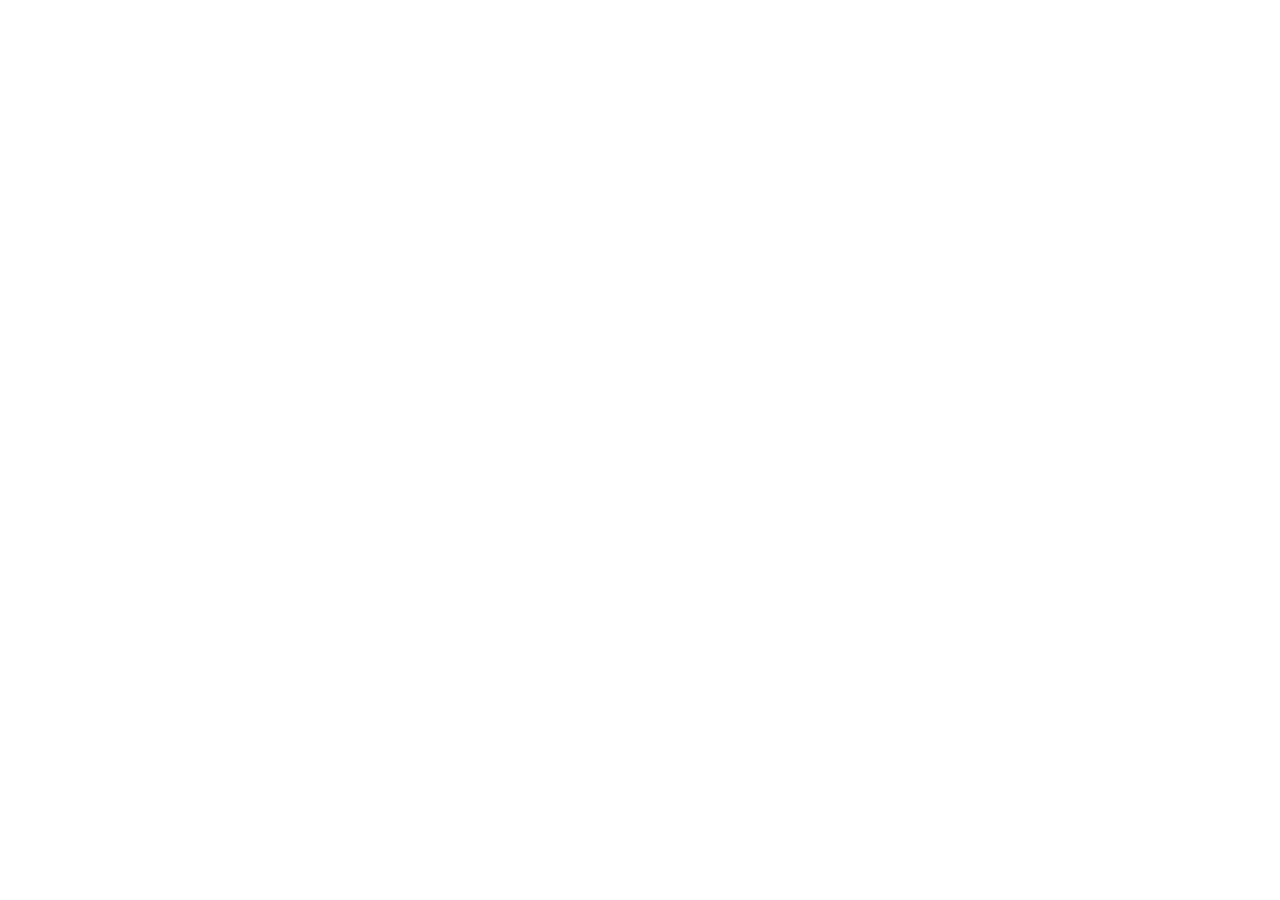
==== commit 14660f9b: "Initial commit from Studio" ====
--- a/index.html
+++ b/index.html
@@ -1,1511 +1,21 @@
 <!DOCTYPE html>
 <html lang="en">
-<head>
-  <meta charset="UTF-8" />
-  <meta name="viewport" content="width=device-width, initial-scale=1.0" />
-  <title>AskirawaFi — Programmable USDC Treasury</title>
+  <head>
+    <meta charset="UTF-8" />
+    <meta name="viewport" content="width=device-width, initial-scale=1.0" />
+    <meta name="generator" content="Arc Studio by Circle — https://studio.arc.io" />
+    <title>AskirawaFi — Programmable USDC Treasury</title>
+    <link rel="preconnect" href="https://fonts.googleapis.com" />
+    <link rel="preconnect" href="https://fonts.gstatic.com" crossorigin />
+    <link
+      rel="stylesheet"
+      href="https://fonts.googleapis.com/css2?family=DM+Sans:ital,opsz,wght@0,9..40,400;0,9..40,500;0,9..40,600;0,9..40,700;1,9..40,400&family=Space+Grotesk:wght@500;600;700&family=JetBrains+Mono:wght@400;500&display=swap"
+    />
+  </head>
+  <body>
+    <!-- Built with Arc Studio — https://studio.arc.io -->
+    <div id="root"></div>
+    <script type="module" src="/src/main.tsx"></script>
+  </body>
+</html>
 
-  <style>
-    * {
-      box-sizing: border-box;
-      margin: 0;
-      padding: 0;
-    }
-
-    :root {
-      --bg: #02080b;
-      --panel: #071218;
-      --border: #173039;
-      --text: #f4f7f8;
-      --muted: #87979f;
-      --green: #35d98b;
-      --yellow: #e5b84b;
-    }
-
-    body {
-      font-family: -apple-system, BlinkMacSystemFont, "Inter", "Segoe UI", sans-serif;
-      background: var(--bg);
-      color: var(--text);
-      min-height: 100vh;
-      line-height: 1.5;
-    }
-
-    button,
-    input,
-    select,
-    textarea {
-      font: inherit;
-    }
-
-    button {
-      cursor: pointer;
-    }
-
-    .app {
-      min-height: 100vh;
-    }
-
-    /* HEADER */
-
-    .header {
-      min-height: 78px;
-      border-bottom: 1px solid var(--border);
-      display: flex;
-      align-items: center;
-      justify-content: space-between;
-      padding: 0 32px;
-      position: sticky;
-      top: 0;
-      z-index: 20;
-      background: rgba(2, 8, 11, 0.96);
-      backdrop-filter: blur(18px);
-    }
-
-    .brand {
-      display: flex;
-      align-items: center;
-      gap: 13px;
-      min-width: 230px;
-    }
-
-    .brand-mark {
-      width: 40px;
-      height: 40px;
-      border-radius: 12px;
-      border: 1px solid #1d7650;
-      background: #09251b;
-      display: flex;
-      align-items: center;
-      justify-content: center;
-      color: var(--green);
-      font-size: 19px;
-      font-weight: 800;
-    }
-
-    .brand-name {
-      font-size: 18px;
-      font-weight: 700;
-    }
-
-    .brand-subtitle {
-      color: var(--muted);
-      font-size: 11px;
-    }
-
-    .nav {
-      display: flex;
-      align-items: center;
-      gap: 5px;
-    }
-
-    .nav button {
-      border: 0;
-      background: transparent;
-      color: #aeb9bd;
-      padding: 27px 15px;
-      border-bottom: 2px solid transparent;
-      font-size: 14px;
-    }
-
-    .nav button:hover,
-    .nav button.active {
-      color: var(--green);
-    }
-
-    .nav button.active {
-      border-bottom-color: var(--green);
-    }
-
-    .header-right {
-      display: flex;
-      align-items: center;
-      gap: 12px;
-      min-width: 230px;
-      justify-content: flex-end;
-    }
-
-    .network {
-      height: 42px;
-      padding: 0 15px;
-      border: 1px solid var(--border);
-      border-radius: 10px;
-      background: #071116;
-      color: #d9e1e3;
-      font-size: 13px;
-      display: flex;
-      align-items: center;
-    }
-
-    .network span {
-      color: var(--green);
-      margin-right: 7px;
-    }
-
-    #connect-wallet {
-      height: 42px;
-      padding: 0 18px;
-      border: 0;
-      border-radius: 9px;
-      background: var(--green);
-      color: #03100a;
-      font-weight: 700;
-    }
-
-    /* MAIN */
-
-    main {
-      max-width: 1180px;
-      margin: 0 auto;
-      padding: 42px 28px 70px;
-    }
-
-    .page {
-      display: none;
-    }
-
-    .page.active {
-      display: block;
-    }
-
-    .eyebrow {
-      color: var(--green);
-      font-size: 12px;
-      font-weight: 700;
-      letter-spacing: 1.5px;
-      text-transform: uppercase;
-      margin-bottom: 8px;
-    }
-
-    .page-title {
-      font-size: 30px;
-      letter-spacing: -0.7px;
-      margin-bottom: 6px;
-    }
-
-    .page-description {
-      color: var(--muted);
-      font-size: 15px;
-      margin-bottom: 30px;
-    }
-
-    /* CARDS */
-
-    .card {
-      background: linear-gradient(145deg, #07151b, #061015);
-      border: 1px solid var(--border);
-      border-radius: 14px;
-      padding: 26px;
-    }
-
-    .dashboard-grid {
-      display: grid;
-      grid-template-columns: 1.4fr 1fr;
-      gap: 16px;
-    }
-
-    .treasury-card,
-    .health-card {
-      min-height: 238px;
-    }
-
-    .treasury-card {
-      display: flex;
-      flex-direction: column;
-      justify-content: space-between;
-      background:
-        radial-gradient(circle at 85% 20%, rgba(36, 190, 116, 0.09), transparent 35%),
-        linear-gradient(145deg, #07171c, #061015);
-    }
-
-    .card-label {
-      color: var(--green);
-      font-size: 12px;
-      font-weight: 700;
-      letter-spacing: 1px;
-    }
-
-    .treasury-value {
-      font-size: 44px;
-      font-weight: 650;
-      letter-spacing: -1.5px;
-      margin-top: 16px;
-    }
-
-    .currency {
-      color: var(--muted);
-      font-size: 17px;
-    }
-
-    .growth {
-      display: inline-block;
-      width: fit-content;
-      padding: 7px 11px;
-      border-radius: 7px;
-      background: rgba(53, 217, 139, 0.09);
-      color: var(--green);
-      font-size: 12px;
-    }
-
-    .health-card {
-      display: flex;
-      flex-direction: column;
-      justify-content: center;
-    }
-
-    .health {
-      font-size: 28px;
-      font-weight: 650;
-      margin-top: 12px;
-    }
-
-    .health-description {
-      color: var(--muted);
-      margin-top: 4px;
-    }
-
-    .stats {
-      display: grid;
-      grid-template-columns: repeat(4, 1fr);
-      gap: 16px;
-      margin-top: 16px;
-    }
-
-    .stat {
-      min-height: 135px;
-    }
-
-    .stat-label {
-      color: #83939a;
-      text-transform: uppercase;
-      font-size: 10px;
-      letter-spacing: 1px;
-    }
-
-    .stat-value {
-      font-size: 25px;
-      font-weight: 650;
-      margin-top: 15px;
-    }
-
-    .stat-note {
-      color: var(--muted);
-      font-size: 12px;
-      margin-top: 3px;
-    }
-
-    /* TABLE */
-
-    .section-card {
-      margin-top: 16px;
-      padding: 24px;
-    }
-
-    .section-heading {
-      display: flex;
-      align-items: center;
-      justify-content: space-between;
-      margin-bottom: 20px;
-    }
-
-    .section-heading h2 {
-      font-size: 19px;
-    }
-
-    .view-all {
-      border: 0;
-      background: transparent;
-      color: var(--green);
-      font-size: 13px;
-    }
-
-    .table {
-      width: 100%;
-      border-collapse: collapse;
-    }
-
-    .table th {
-      color: #75868d;
-      font-size: 10px;
-      font-weight: 600;
-      text-align: left;
-      text-transform: uppercase;
-      letter-spacing: 1px;
-      padding: 12px 8px;
-      border-bottom: 1px solid var(--border);
-    }
-
-    .table td {
-      padding: 15px 8px;
-      border-bottom: 1px solid #10242b;
-      font-size: 13px;
-      color: #d7dfe1;
-    }
-
-    .table tr:last-child td {
-      border-bottom: 0;
-    }
-
-    .status {
-      display: inline-block;
-      padding: 5px 9px;
-      border-radius: 6px;
-      font-size: 11px;
-      color: var(--green);
-      background: rgba(53, 217, 139, 0.08);
-    }
-
-    .status.pending {
-      color: var(--yellow);
-      background: rgba(229, 184, 75, 0.09);
-    }
-
-    /* WHY */
-
-    .why {
-      margin-top: 16px;
-    }
-
-    .why-grid {
-      display: grid;
-      grid-template-columns: repeat(3, 1fr);
-      gap: 14px;
-    }
-
-    .why-item {
-      border: 1px solid var(--border);
-      border-radius: 11px;
-      padding: 20px;
-      background: #061117;
-    }
-
-    .why-item h3 {
-      font-size: 15px;
-      margin-bottom: 7px;
-    }
-
-    .why-item p {
-      color: var(--muted);
-      font-size: 12px;
-      line-height: 1.7;
-    }
-
-    /* AUTOMATIONS */
-
-    .automation-toolbar {
-      display: flex;
-      align-items: center;
-      justify-content: space-between;
-      margin-bottom: 18px;
-    }
-
-    .primary-btn {
-      border: 0;
-      border-radius: 8px;
-      padding: 11px 17px;
-      background: var(--green);
-      color: #03100a;
-      font-weight: 700;
-    }
-
-    .automation-list {
-      display: grid;
-      gap: 12px;
-    }
-
-    .automation {
-      border: 1px solid var(--border);
-      background: #071218;
-      border-radius: 12px;
-      padding: 20px;
-      display: grid;
-      grid-template-columns: 1.5fr 1fr 1fr 160px;
-      gap: 20px;
-      align-items: center;
-    }
-
-    .automation-name {
-      font-weight: 650;
-      margin-bottom: 3px;
-    }
-
-    .automation-meta {
-      color: var(--muted);
-      font-size: 12px;
-    }
-
-    .automation-amount {
-      font-weight: 650;
-    }
-
-    .automation-small {
-      color: var(--muted);
-      font-size: 11px;
-      margin-bottom: 3px;
-    }
-
-    .active-pill {
-      color: var(--green);
-      font-size: 11px;
-      background: rgba(53, 217, 139, 0.08);
-      padding: 6px 9px;
-      border-radius: 6px;
-      display: inline-block;
-    }
-
-    /* AUTOMATION FORM */
-
-    .automation-form-card {
-      display: none;
-      margin-bottom: 24px;
-      background: linear-gradient(145deg, #08171d, #061015);
-      border: 1px solid var(--border);
-      border-radius: 16px;
-      padding: 26px;
-    }
-
-    .automation-form-header {
-      display: flex;
-      justify-content: space-between;
-      align-items: flex-start;
-      margin-bottom: 24px;
-    }
-
-    .form-title {
-      font-size: 22px;
-      margin-bottom: 5px;
-    }
-
-    .form-description {
-      color: var(--muted);
-      font-size: 13px;
-    }
-
-    .close-form {
-      width: 36px;
-      height: 36px;
-      border: 1px solid var(--border);
-      border-radius: 8px;
-      background: #09161d;
-      color: #9ba9ae;
-      font-size: 22px;
-      line-height: 1;
-    }
-
-    .form-group {
-      margin-bottom: 17px;
-    }
-
-    .form-label {
-      display: block;
-      color: #cbd5d8;
-      font-size: 12px;
-      font-weight: 600;
-      margin-bottom: 7px;
-    }
-
-    .form-input,
-    .form-select,
-    .form-textarea {
-      width: 100%;
-      border: 1px solid var(--border);
-      border-radius: 9px;
-      background: #020b10;
-      color: var(--text);
-      outline: none;
-      font-size: 14px;
-    }
-
-    .form-input,
-    .form-select {
-      height: 46px;
-      padding: 0 13px;
-    }
-
-    .form-textarea {
-      padding: 12px 13px;
-      resize: vertical;
-      min-height: 90px;
-    }
-
-    .form-input:focus,
-    .form-select:focus,
-    .form-textarea:focus {
-      border-color: #287b59;
-    }
-
-    .form-row {
-      display: grid;
-      grid-template-columns: 1fr 1fr;
-      gap: 14px;
-    }
-
-    .form-actions {
-      display: flex;
-      justify-content: flex-end;
-      gap: 10px;
-      margin-top: 24px;
-    }
-
-    .cancel-btn {
-      height: 44px;
-      padding: 0 18px;
-      border-radius: 8px;
-      border: 1px solid var(--border);
-      background: #09161d;
-      color: #cbd5d8;
-      font-weight: 600;
-    }
-
-    .submit-btn {
-      height: 44px;
-      padding: 0 20px;
-      border: 0;
-      border-radius: 8px;
-      background: var(--green);
-      color: #03100a;
-      font-weight: 700;
-    }
-
-    .onchain-empty {
-      border: 1px solid var(--border);
-      border-radius: 12px;
-      padding: 28px;
-      text-align: center;
-      color: var(--muted);
-      background: #071218;
-    }
-
-    /* FOOTER */
-
-    footer {
-      max-width: 1180px;
-      margin: 0 auto;
-      padding: 20px 28px 35px;
-      color: #687980;
-      font-size: 12px;
-      display: flex;
-      justify-content: space-between;
-    }
-
-    footer strong {
-      color: var(--green);
-    }
-
-    /* MOBILE */
-
-    @media (max-width: 850px) {
-
-      .header {
-        min-height: 70px;
-        padding: 12px 16px;
-        flex-wrap: wrap;
-        gap: 12px;
-      }
-
-      .brand {
-        min-width: auto;
-      }
-
-      .brand-mark {
-        width: 34px;
-        height: 34px;
-      }
-
-      .brand-subtitle {
-        display: none;
-      }
-
-      .nav {
-        order: 3;
-        width: 100%;
-        overflow-x: auto;
-        border-top: 1px solid var(--border);
-      }
-
-      .nav button {
-        padding: 13px 12px;
-        white-space: nowrap;
-        font-size: 12px;
-      }
-
-      .header-right {
-        min-width: auto;
-      }
-
-      .network {
-        display: none;
-      }
-
-      #connect-wallet {
-        height: 38px;
-        padding: 0 13px;
-        font-size: 12px;
-      }
-
-      main {
-        padding: 30px 16px 50px;
-      }
-
-      .page-title {
-        font-size: 27px;
-      }
-
-      .dashboard-grid {
-        grid-template-columns: 1fr;
-      }
-
-      .treasury-card,
-      .health-card {
-        min-height: 200px;
-      }
-
-      .treasury-value {
-        font-size: 37px;
-      }
-
-      .stats {
-        grid-template-columns: 1fr 1fr;
-      }
-
-      .why-grid {
-        grid-template-columns: 1fr;
-      }
-
-      .table {
-        min-width: 680px;
-      }
-
-      .section-card {
-        overflow-x: auto;
-      }
-
-      .automation {
-        grid-template-columns: 1fr 1fr;
-      }
-    }
-
-    @media (max-width: 520px) {
-
-      .automation {
-        grid-template-columns: 1fr;
-        gap: 13px;
-      }
-
-      .automation-toolbar {
-        align-items: flex-start;
-        gap: 12px;
-      }
-
-      .form-row {
-        grid-template-columns: 1fr;
-        gap: 0;
-      }
-
-      .form-actions {
-        flex-direction: column-reverse;
-      }
-
-      .cancel-btn,
-      .submit-btn {
-        width: 100%;
-      }
-
-      .stats {
-        gap: 10px;
-      }
-
-      .card {
-        padding: 21px;
-      }
-
-      .stat {
-        min-height: 120px;
-      }
-
-      footer {
-        flex-direction: column;
-        gap: 8px;
-        padding: 20px 16px 30px;
-      }
-    }
-  </style>
-</head>
-
-<body>
-
-<div class="app">
-
-  <!-- HEADER -->
-
-  <header class="header">
-
-    <div class="brand">
-      <div class="brand-mark">A</div>
-
-      <div>
-        <div class="brand-name">AskirawaFi</div>
-        <div class="brand-subtitle">Programmable USDC Treasury</div>
-      </div>
-    </div>
-
-    <nav class="nav">
-      <button class="nav-btn active" data-page="dashboard">Dashboard</button>
-      <button class="nav-btn" data-page="activity">Activity</button>
-      <button class="nav-btn" data-page="automations">Automations</button>
-      <button class="nav-btn" data-page="transactions">Transactions</button>
-    </nav>
-
-    <div class="header-right">
-
-      <div class="network">
-        <span>●</span> Arc Mainnet
-      </div>
-
-      <button id="connect-wallet">Connect Wallet</button>
-
-    </div>
-
-  </header>
-
-
-  <main>
-
-    <!-- DASHBOARD -->
-
-    <section id="dashboard" class="page active">
-
-      <div class="eyebrow">Programmable USDC Treasury</div>
-
-      <h1 class="page-title">Dashboard Overview</h1>
-
-      <p class="page-description">
-        Your programmable treasury in action.
-      </p>
-
-      <div class="dashboard-grid">
-
-        <div class="card treasury-card">
-
-          <div>
-            <div class="card-label">TOTAL TREASURY</div>
-            <div class="treasury-value">$245,000.00</div>
-            <div class="currency">USDC</div>
-          </div>
-
-          <div class="growth">
-            +12.8% vs last month
-          </div>
-
-        </div>
-
-        <div class="card health-card">
-
-          <div class="card-label">TREASURY HEALTH</div>
-
-          <div class="health">Healthy</div>
-
-          <div class="health-description">
-            All systems operational
-          </div>
-
-        </div>
-
-      </div>
-
-
-      <div class="stats">
-
-        <div class="card stat">
-          <div class="stat-label">Available Balance</div>
-          <div class="stat-value">$245,000</div>
-          <div class="stat-note">USDC</div>
-        </div>
-
-        <div class="card stat">
-          <div class="stat-label">Automated Payments</div>
-          <div class="stat-value">128</div>
-          <div class="stat-note">This month</div>
-        </div>
-
-        <div class="card stat">
-          <div class="stat-label">Pending Payments</div>
-          <div class="stat-value">07</div>
-          <div class="stat-note">Awaiting execution</div>
-        </div>
-
-        <div class="card stat">
-          <div class="stat-label">Total Spent</div>
-          <div class="stat-value">$18,450</div>
-          <div class="stat-note">This month</div>
-        </div>
-
-      </div>
-
-
-      <div class="card section-card">
-
-        <div class="section-heading">
-
-          <h2>Recent Activity</h2>
-
-          <button class="view-all" data-page-link="activity">
-            View All
-          </button>
-
-        </div>
-
-        <table class="table">
-
-          <thead>
-            <tr>
-              <th>Type</th>
-              <th>Description</th>
-              <th>Amount</th>
-              <th>Date</th>
-              <th>Status</th>
-            </tr>
-          </thead>
-
-          <tbody>
-
-            <tr>
-              <td>Payroll</td>
-              <td>August Payroll</td>
-              <td>18,450 USDC</td>
-              <td>Today</td>
-              <td><span class="status">Completed</span></td>
-            </tr>
-
-            <tr>
-              <td>Vendor Settlement</td>
-              <td>Arc Project Services</td>
-              <td>7,250 USDC</td>
-              <td>Today</td>
-              <td><span class="status">Completed</span></td>
-            </tr>
-
-            <tr>
-              <td>Operations</td>
-              <td>Recurring Payment</td>
-              <td>3,800 USDC</td>
-              <td>Yesterday</td>
-              <td><span class="status">Completed</span></td>
-            </tr>
-
-            <tr>
-              <td>Treasury Deposit</td>
-              <td>USDC Deposit</td>
-              <td>50,000 USDC</td>
-              <td>Yesterday</td>
-              <td><span class="status pending">Pending</span></td>
-            </tr>
-
-          </tbody>
-
-        </table>
-
-      </div>
-
-
-      <div class="card section-card why">
-
-        <div class="eyebrow">Why AskirawaFi</div>
-
-        <h2 style="font-size:24px;margin-bottom:5px;">
-          Money that works automatically.
-        </h2>
-
-        <p style="color:var(--muted);margin-bottom:20px;">
-          Built around stablecoin-native financial operations.
-        </p>
-
-        <div class="why-grid">
-
-          <div class="why-item">
-            <h3>USDC Native</h3>
-            <p>
-              Keep treasury operations denominated in a stable digital dollar.
-            </p>
-          </div>
-
-          <div class="why-item">
-            <h3>Arc Settlement</h3>
-            <p>
-              Fast and predictable settlement for programmable financial workflows.
-            </p>
-          </div>
-
-          <div class="why-item">
-            <h3>Automation</h3>
-            <p>
-              Create programmable treasury rules directly on Arc.
-            </p>
-          </div>
-
-        </div>
-
-      </div>
-
-    </section>
-
-
-    <!-- ACTIVITY -->
-
-    <section id="activity" class="page">
-
-      <div class="eyebrow">Treasury Activity</div>
-
-      <h1 class="page-title">Activity</h1>
-
-      <p class="page-description">
-        Track everything happening across your treasury.
-      </p>
-
-      <div class="card section-card" style="margin-top:0;">
-
-        <table class="table">
-
-          <thead>
-            <tr>
-              <th>Type</th>
-              <th>Description</th>
-              <th>Amount</th>
-              <th>Date</th>
-              <th>Status</th>
-            </tr>
-          </thead>
-
-          <tbody>
-
-            <tr>
-              <td>Payroll</td>
-              <td>August Payroll</td>
-              <td>18,450 USDC</td>
-              <td>Today</td>
-              <td><span class="status">Completed</span></td>
-            </tr>
-
-            <tr>
-              <td>Vendor Settlement</td>
-              <td>Arc Project Services</td>
-              <td>7,250 USDC</td>
-              <td>Today</td>
-              <td><span class="status">Completed</span></td>
-            </tr>
-
-            <tr>
-              <td>Operations</td>
-              <td>Recurring Payment</td>
-              <td>3,800 USDC</td>
-              <td>Yesterday</td>
-              <td><span class="status">Completed</span></td>
-            </tr>
-
-            <tr>
-              <td>Treasury Deposit</td>
-              <td>USDC Deposit</td>
-              <td>50,000 USDC</td>
-              <td>Yesterday</td>
-              <td><span class="status pending">Pending</span></td>
-            </tr>
-
-          </tbody>
-
-        </table>
-
-      </div>
-
-    </section>
-
-
-    <!-- AUTOMATIONS -->
-
-    <section id="automations" class="page">
-
-      <div class="eyebrow">Treasury Automation</div>
-
-      <h1 class="page-title">Automations</h1>
-
-      <p class="page-description">
-        Create programmable USDC treasury rules on Arc.
-      </p>
-
-
-      <!-- CREATE FORM -->
-
-      <div id="automation-form" class="automation-form-card">
-
-        <div class="automation-form-header">
-
-          <div>
-
-            <div class="eyebrow">
-              New Automation
-            </div>
-
-            <h2 class="form-title">
-              Create automation
-            </h2>
-
-            <p class="form-description">
-              Create a programmable USDC treasury rule on Arc.
-            </p>
-
-          </div>
-
-          <button
-            type="button"
-            id="close-automation-form"
-            class="close-form"
-          >
-            ×
-          </button>
-
-        </div>
-
-
-        <form id="automation-form-element">
-
-          <div class="form-group">
-
-            <label class="form-label">
-              Automation name
-            </label>
-
-            <input
-              id="automation-name"
-              class="form-input"
-              type="text"
-              placeholder="e.g. Treasury Reserve"
-              required
-            />
-
-          </div>
-
-
-          <div class="form-group">
-
-            <label class="form-label">
-              Recipient address
-            </label>
-
-            <input
-              id="automation-recipient"
-              class="form-input"
-              type="text"
-              placeholder="0x..."
-              required
-            />
-
-          </div>
-
-
-          <div class="form-row">
-
-            <div class="form-group">
-
-              <label class="form-label">
-                USDC amount
-              </label>
-
-              <input
-                id="automation-amount"
-                class="form-input"
-                type="number"
-                min="0.01"
-                step="0.01"
-                placeholder="1000"
-                required
-              />
-
-            </div>
-
-
-            <div class="form-group">
-
-              <label class="form-label">
-                Frequency
-              </label>
-
-              <select
-                id="automation-frequency"
-                class="form-select"
-                required
-              >
-                <option value="Once">Once</option>
-                <option value="Daily">Daily</option>
-                <option value="Weekly">Weekly</option>
-                <option value="Monthly" selected>Monthly</option>
-              </select>
-
-            </div>
-
-          </div>
-
-
-          <div class="form-group">
-
-            <label class="form-label">
-              Execution date
-            </label>
-
-            <input
-              id="automation-date"
-              class="form-input"
-              type="date"
-              required
-            />
-
-          </div>
-
-
-          <div class="form-group">
-
-            <label class="form-label">
-              Optional note
-            </label>
-
-            <textarea
-              id="automation-note"
-              class="form-textarea"
-              placeholder="Describe the treasury rule..."
-            ></textarea>
-
-          </div>
-
-
-          <div class="form-actions">
-
-            <button
-              type="button"
-              id="cancel-automation"
-              class="cancel-btn"
-            >
-              Cancel
-            </button>
-
-            <button
-              type="submit"
-              class="submit-btn"
-            >
-              Create Automation
-            </button>
-
-          </div>
-
-        </form>
-
-      </div>
-
-
-      <!-- TOOLBAR -->
-
-      <div class="automation-toolbar">
-
-        <div style="color:var(--muted);font-size:13px;">
-          <span id="automation-count">0</span>
-          on-chain automations
-        </div>
-
-        <button
-          id="create-automation-button"
-          class="primary-btn"
-          type="button"
-        >
-          New Automation
-        </button>
-
-      </div>
-
-
-      <!-- REAL ON-CHAIN AUTOMATIONS -->
-
-      <div id="automation-list" class="automation-list">
-
-        <div class="onchain-empty">
-          Connect your Arc wallet to load your on-chain automations.
-        </div>
-
-      </div>
-
-    </section>
-
-
-    <!-- TRANSACTIONS -->
-
-    <section id="transactions" class="page">
-
-      <div class="eyebrow">Treasury Ledger</div>
-
-      <h1 class="page-title">Transactions</h1>
-
-      <p class="page-description">
-        Review payments, deposits and settlements made through AskirawaFi.
-      </p>
-
-      <div class="card section-card" style="margin-top:0;">
-
-        <table class="table">
-
-          <thead>
-            <tr>
-              <th>Transaction</th>
-              <th>Network</th>
-              <th>Amount</th>
-              <th>Date</th>
-              <th>Status</th>
-            </tr>
-          </thead>
-
-          <tbody>
-
-            <tr>
-              <td>August Payroll</td>
-              <td>Arc</td>
-              <td>18,450 USDC</td>
-              <td>Today</td>
-              <td><span class="status">Completed</span></td>
-            </tr>
-
-            <tr>
-              <td>Vendor Settlement</td>
-              <td>Arc</td>
-              <td>7,250 USDC</td>
-              <td>Today</td>
-              <td><span class="status">Completed</span></td>
-            </tr>
-
-            <tr>
-              <td>Operations Reserve</td>
-              <td>Arc</td>
-              <td>3,800 USDC</td>
-              <td>Yesterday</td>
-              <td><span class="status pending">Pending</span></td>
-            </tr>
-
-            <tr>
-              <td>Treasury Deposit</td>
-              <td>Arc</td>
-              <td>50,000 USDC</td>
-              <td>Yesterday</td>
-              <td><span class="status">Completed</span></td>
-            </tr>
-
-          </tbody>
-
-        </table>
-
-      </div>
-
-    </section>
-
-  </main>
-
-
-  <footer>
-    <span>AskirawaFi © 2026</span>
-    <span>Built on <strong>Arc</strong></span>
-  </footer>
-
-</div>
-
-
-<!-- PAGE NAVIGATION -->
-
-<script>
-document.addEventListener("DOMContentLoaded", function () {
-
-  const navButtons =
-    document.querySelectorAll(".nav-btn");
-
-  const pages =
-    document.querySelectorAll(".page");
-
-  const pageLinks =
-    document.querySelectorAll("[data-page-link]");
-
-
-  function showPage(pageName) {
-
-    pages.forEach(function (page) {
-      page.classList.remove("active");
-    });
-
-    navButtons.forEach(function (button) {
-      button.classList.remove("active");
-    });
-
-
-    const selectedPage =
-      document.getElementById(pageName);
-
-    if (selectedPage) {
-      selectedPage.classList.add("active");
-    }
-
-
-    const selectedButton =
-      document.querySelector(
-        '.nav-btn[data-page="' +
-        pageName +
-        '"]'
-      );
-
-    if (selectedButton) {
-      selectedButton.classList.add("active");
-    }
-
-
-    window.scrollTo({
-      top: 0,
-      behavior: "smooth"
-    });
-
-  }
-
-
-  navButtons.forEach(function (button) {
-
-    button.addEventListener(
-      "click",
-      function () {
-
-        showPage(
-          button.getAttribute(
-            "data-page"
-          )
-        );
-
-      }
-    );
-
-  });
-
-
-  pageLinks.forEach(function (link) {
-
-    link.addEventListener(
-      "click",
-      function () {
-
-        showPage(
-          link.getAttribute(
-            "data-page-link"
-          )
-        );
-
-      }
-    );
-
-  });
-
-});
-</script>
-
-
-<!-- AUTOMATION FORM UI ONLY
-     Blockchain creation is handled by script.js -->
-
-<script>
-document.addEventListener("DOMContentLoaded", function () {
-
-  const createButton =
-    document.getElementById(
-      "create-automation-button"
-    );
-
-  const formBox =
-    document.getElementById(
-      "automation-form"
-    );
-
-  const form =
-    document.getElementById(
-      "automation-form-element"
-    );
-
-  const cancelButton =
-    document.getElementById(
-      "cancel-automation"
-    );
-
-  const closeButton =
-    document.getElementById(
-      "close-automation-form"
-    );
-
-
-  function openForm() {
-
-    formBox.style.display =
-      "block";
-
-    createButton.style.display =
-      "none";
-
-    formBox.scrollIntoView({
-      behavior: "smooth",
-      block: "start"
-    });
-
-  }
-
-
-  function closeForm() {
-
-    formBox.style.display =
-      "none";
-
-    createButton.style.display =
-      "block";
-
-    form.reset();
-
-  }
-
-
-  createButton.addEventListener(
-    "click",
-    openForm
-  );
-
-
-  cancelButton.addEventListener(
-    "click",
-    closeForm
-  );
-
-
-  closeButton.addEventListener(
-    "click",
-    closeForm
-  );
-
-
-  /*
-   * IMPORTANT:
-   * We do NOT create a frontend automation here.
-   *
-   * The submit event is intentionally left for
-   * script.js to handle the blockchain transaction.
-   */
-
-  form.addEventListener(
-    "submit",
-    function (event) {
-
-      event.preventDefault();
-
-    }
-  );
-
-});
-</script>
-
-
-<!-- REAL WALLET + ARC AUTOMATION CONTRACT -->
-
-<script src="script.js"></script>
-
-</body>
-</html>
